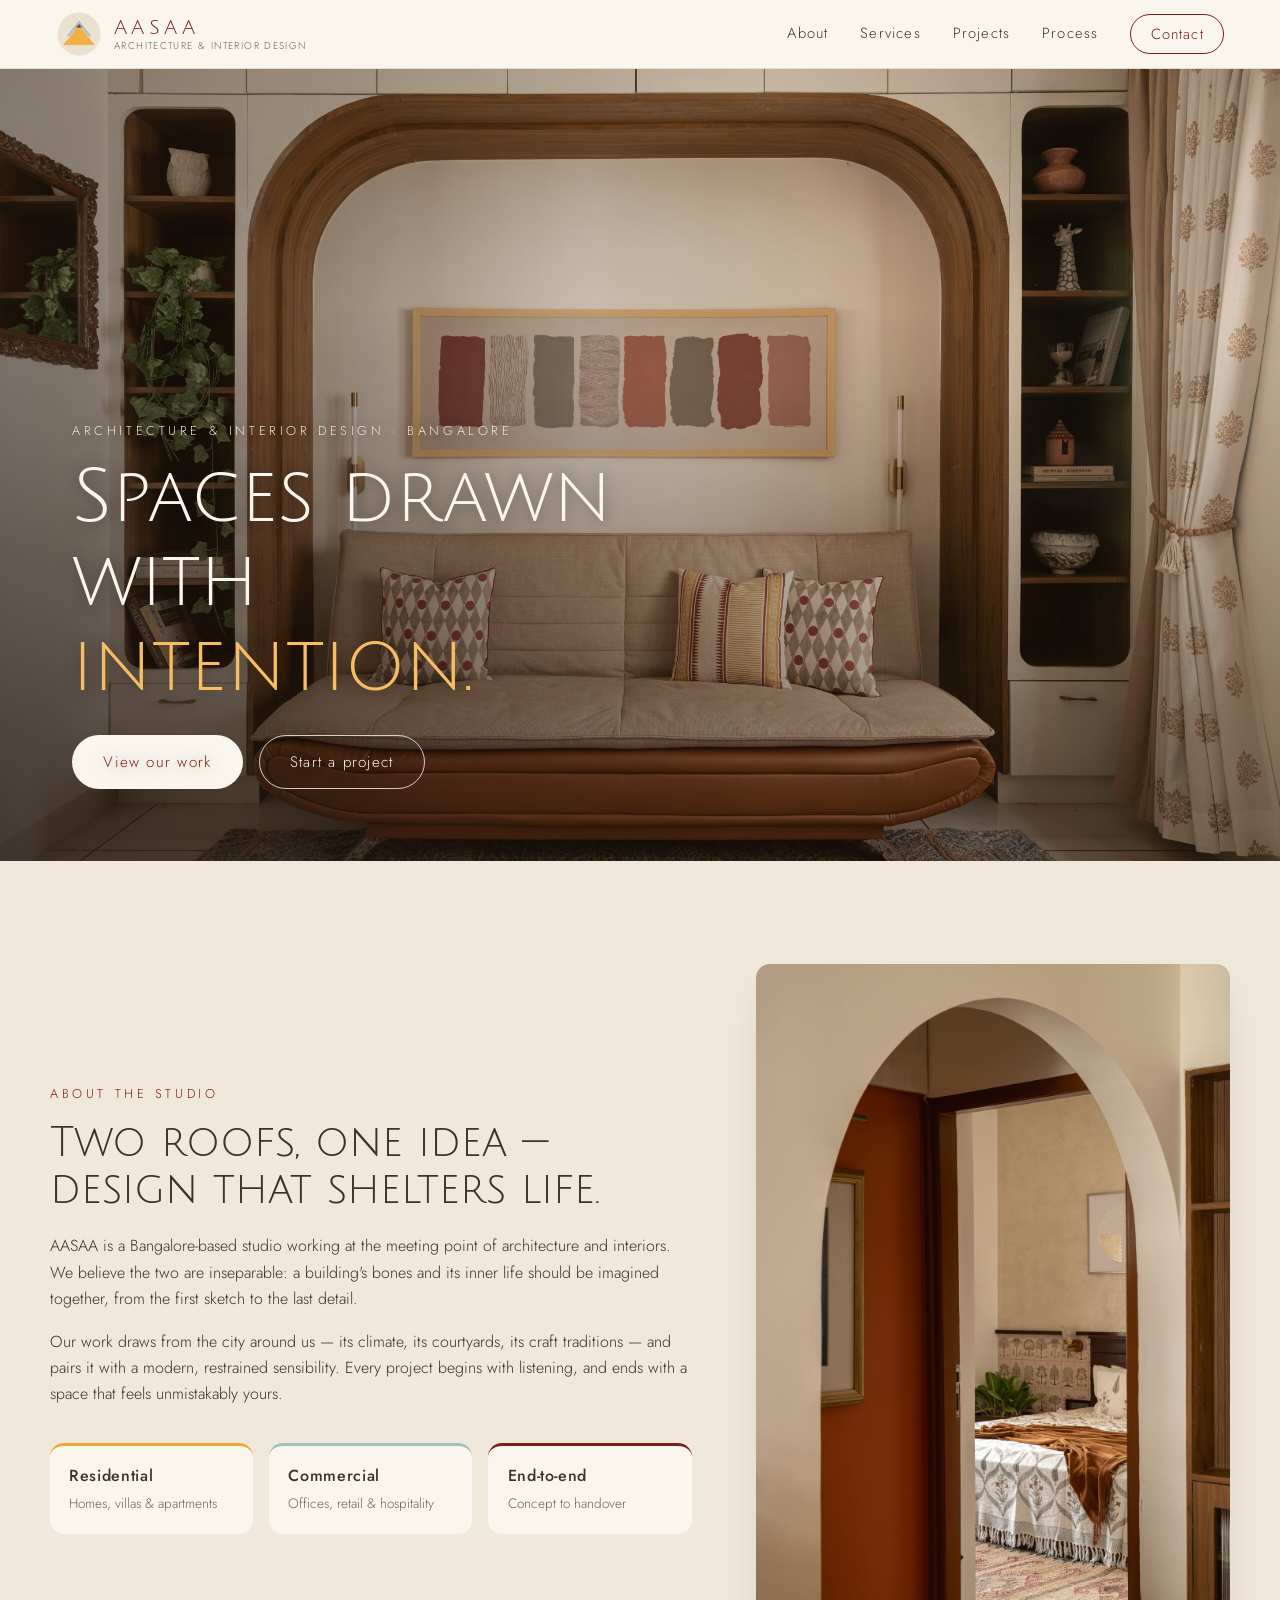
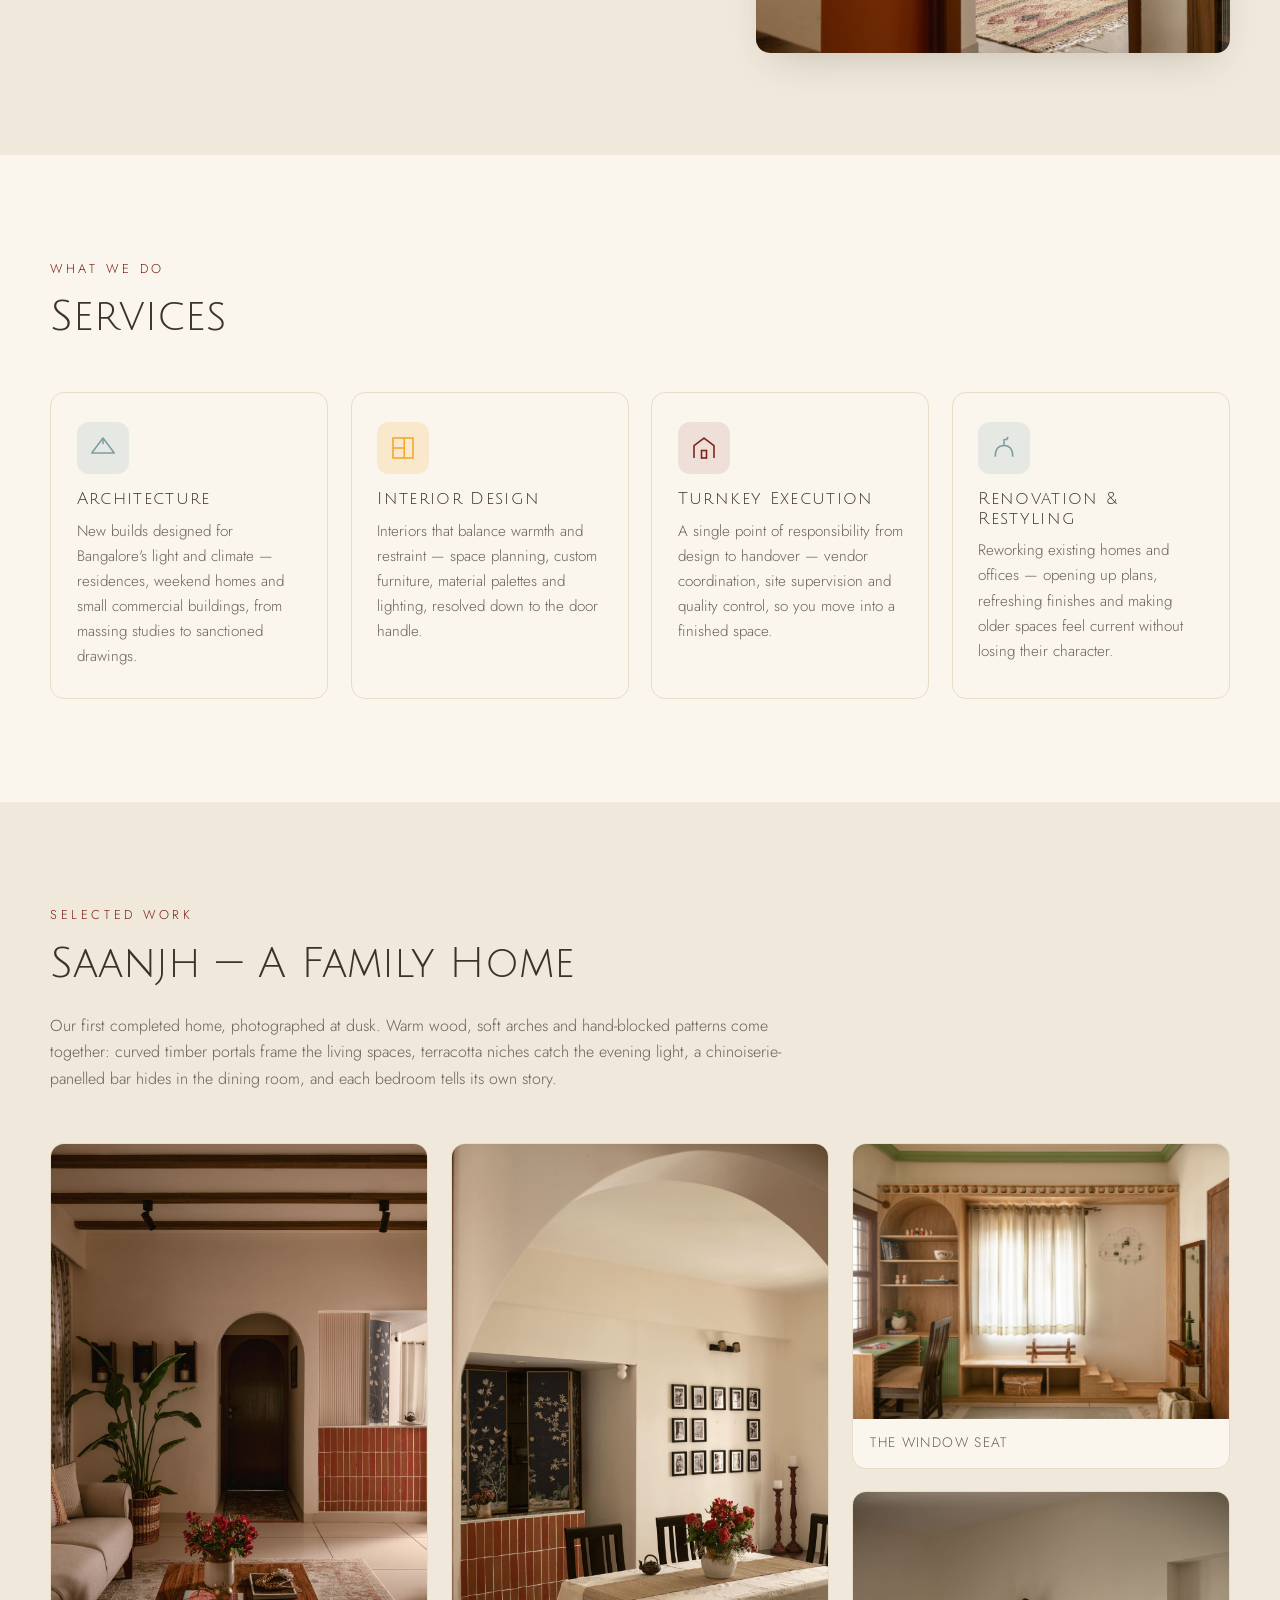
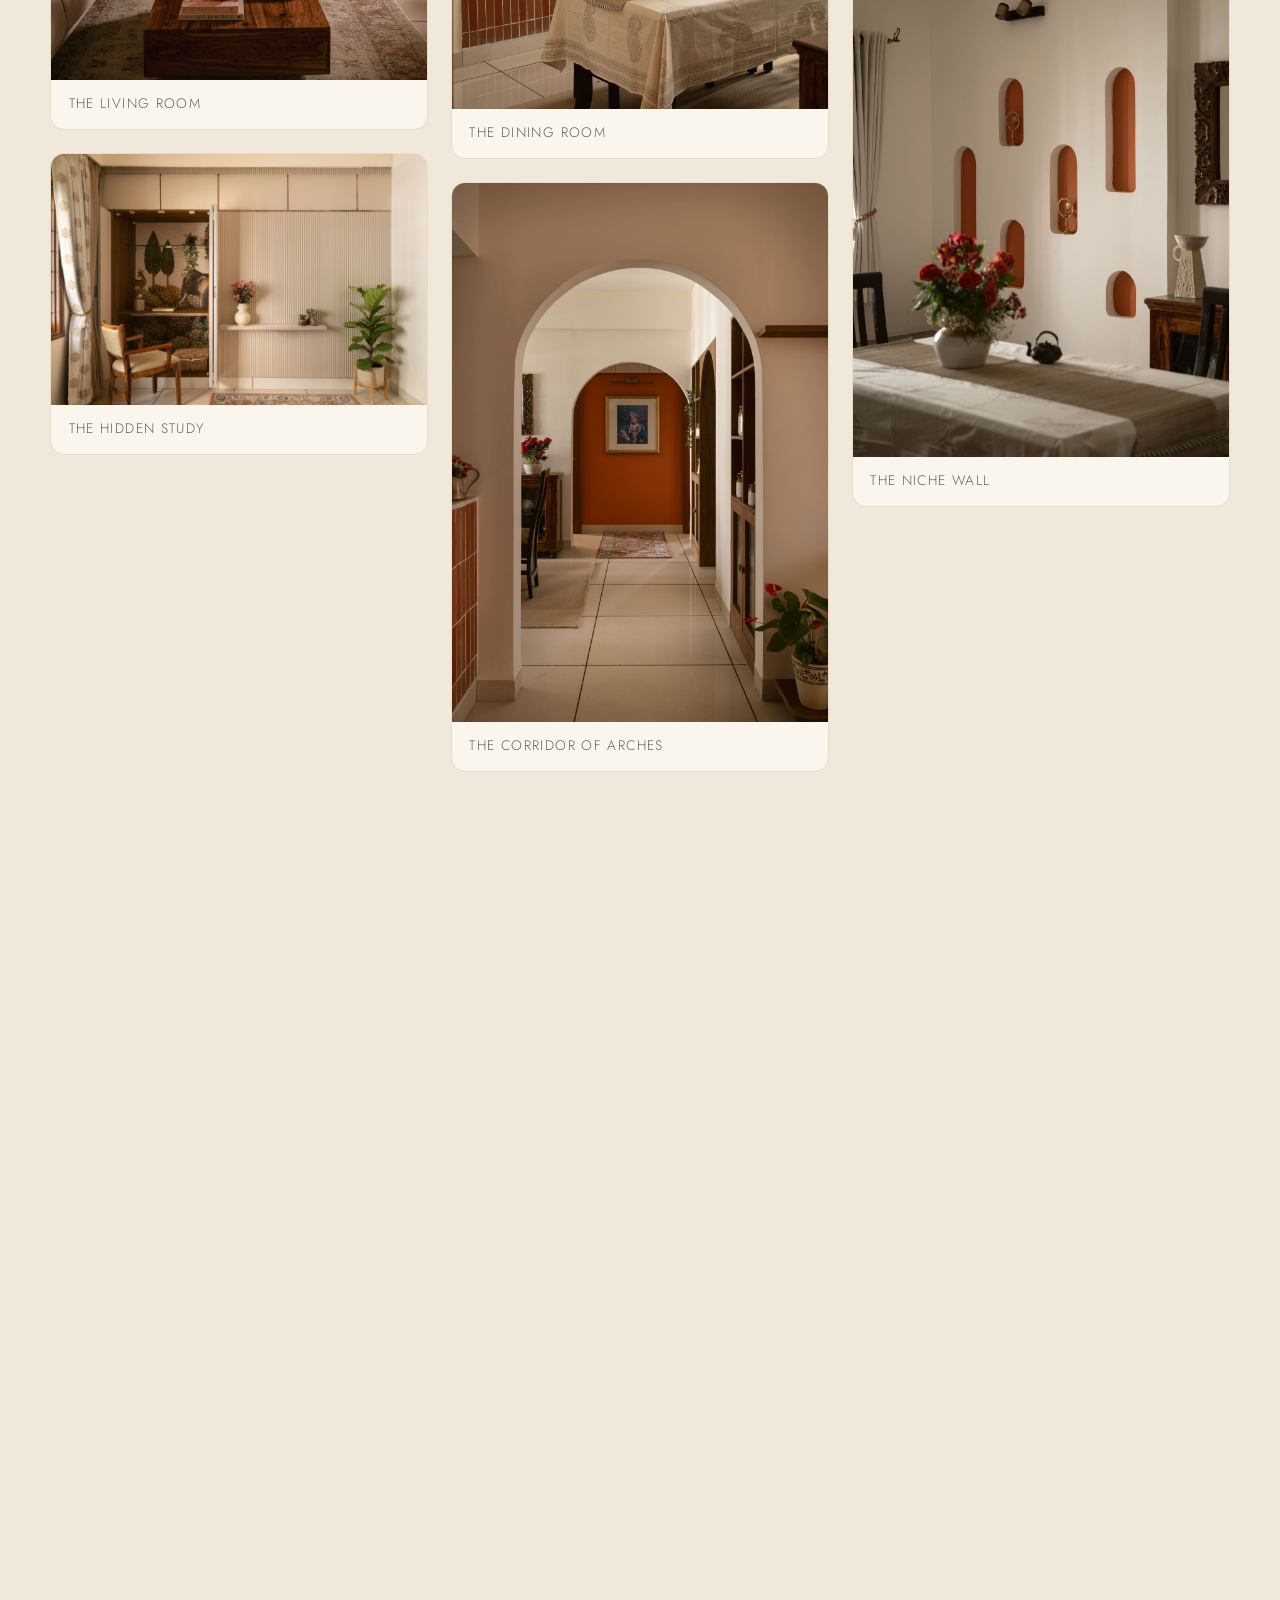
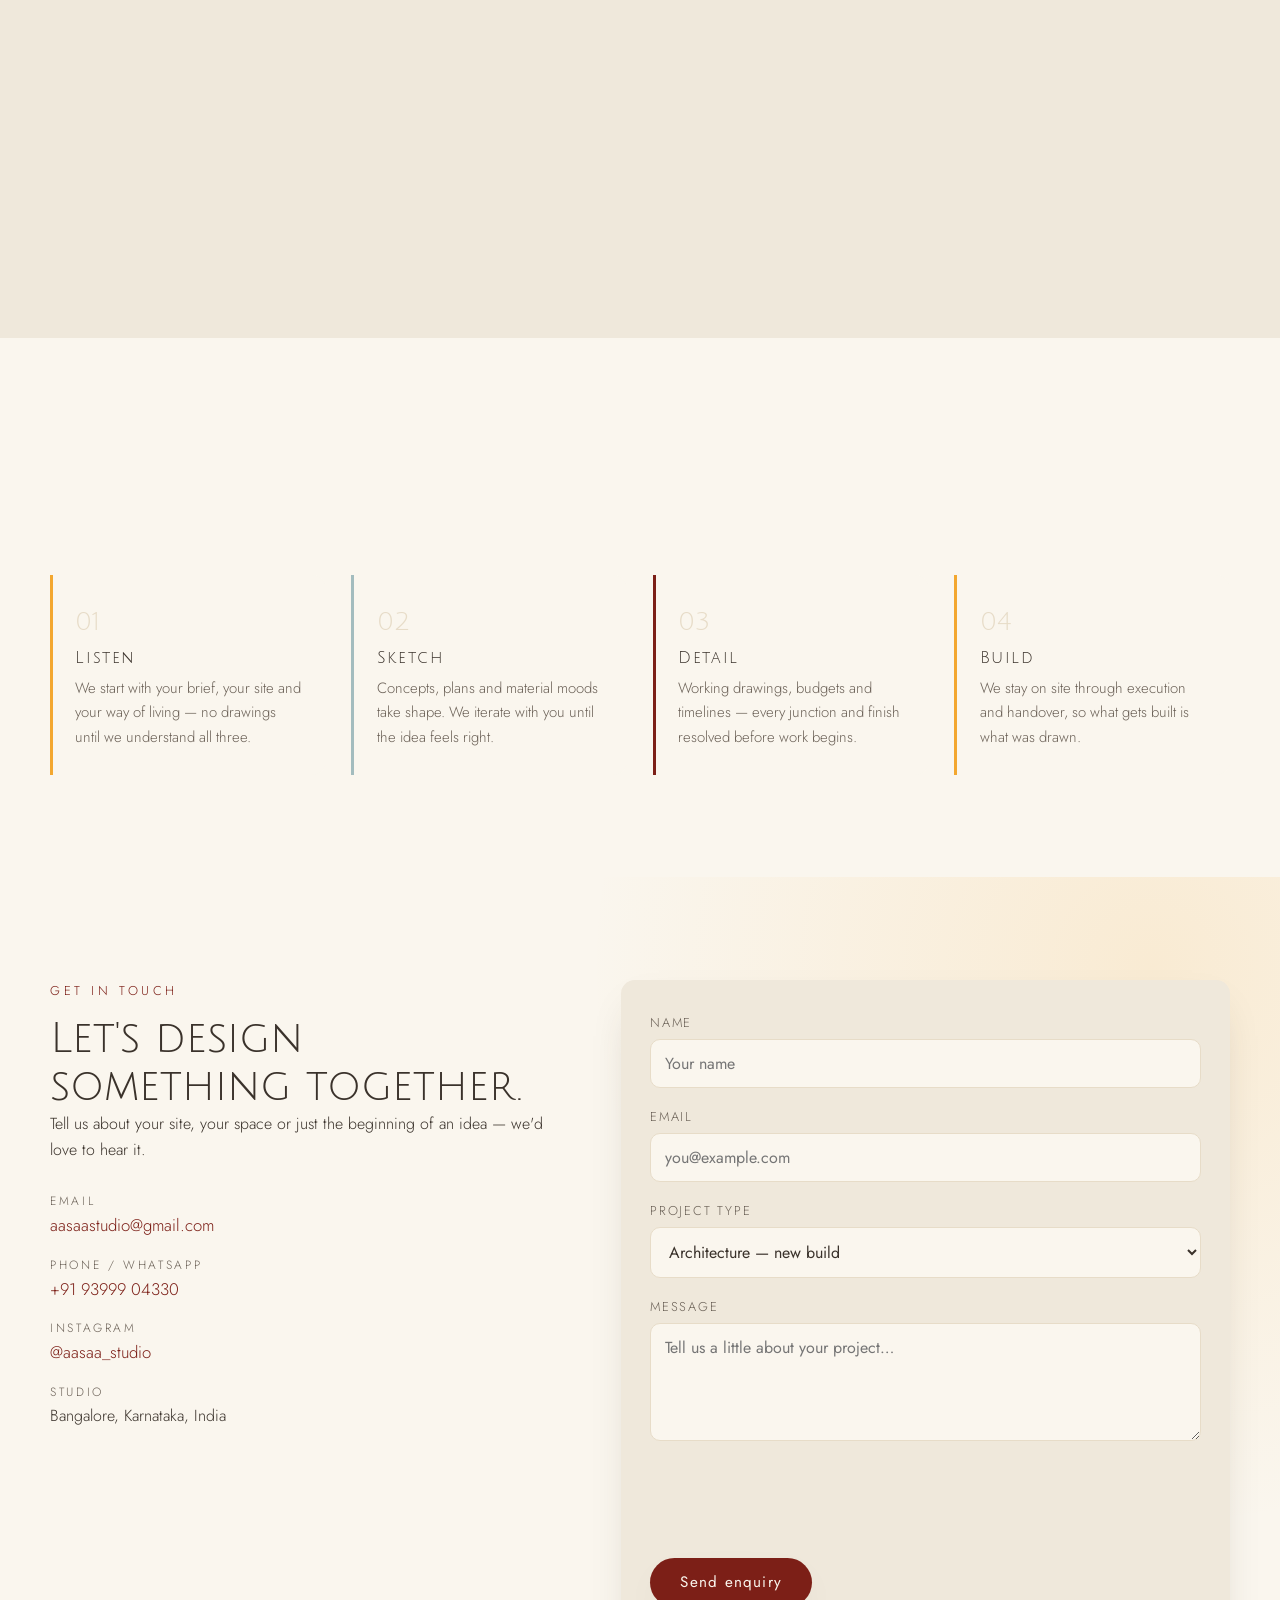
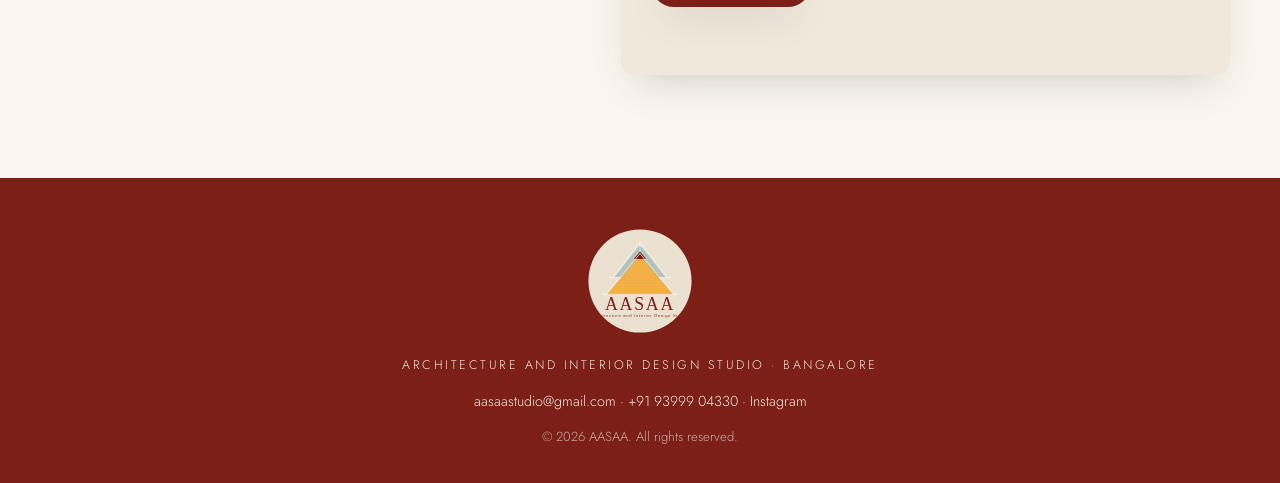
==== index.html @ d96797ff "Add Web3Forms access key to enquiry form Wire the studio's Web3Forms access key into the contact for" ====
<!DOCTYPE html>
<html lang="en">
<head>
  <meta charset="UTF-8">
  <meta name="viewport" content="width=device-width, initial-scale=1.0">
  <title>AASAA — Architecture and Interior Design Studio, Bangalore</title>
  <meta name="description" content="AASAA is a Bangalore-based architecture and interior design studio crafting warm, story-rich homes and spaces. See Saanjh, our first completed home.">
  <link rel="canonical" href="https://aasaastudio.com/">
  <meta property="og:type" content="website">
  <meta property="og:url" content="https://aasaastudio.com/">
  <meta property="og:title" content="AASAA — Architecture and Interior Design Studio, Bangalore">
  <meta property="og:description" content="Warm, story-rich homes and spaces, designed end to end. See Saanjh, our first completed home.">
  <meta property="og:image" content="https://aasaastudio.com/assets/images/og-image.jpg">
  <meta name="twitter:card" content="summary_large_image">
  <link rel="icon" type="image/svg+xml" href="assets/mark.svg">
  <link rel="apple-touch-icon" href="assets/apple-touch-icon.png">
  <link rel="preconnect" href="https://fonts.googleapis.com">
  <link rel="preconnect" href="https://fonts.gstatic.com" crossorigin>
  <link href="https://fonts.googleapis.com/css2?family=Julius+Sans+One&family=Jost:ital,wght@0,300;0,400;0,500;1,300&display=swap" rel="stylesheet">
  <link rel="stylesheet" href="css/style.css">
</head>
<body>

  <!-- ======= Header ======= -->
  <header class="site-header" id="top">
    <a class="brand" href="#top">
      <img src="assets/mark.svg" alt="AASAA logo mark" class="brand-mark">
      <span class="brand-text">
        <span class="brand-name">AASAA</span>
        <span class="brand-tag">Architecture &amp; Interior Design</span>
      </span>
    </a>
    <nav class="site-nav" id="siteNav" aria-label="Main navigation">
      <a href="#about">About</a>
      <a href="#services">Services</a>
      <a href="#projects">Projects</a>
      <a href="#process">Process</a>
      <a href="#contact" class="nav-cta">Contact</a>
    </nav>
    <button class="nav-toggle" id="navToggle" aria-label="Toggle menu" aria-expanded="false">
      <span></span><span></span><span></span>
    </button>
  </header>

  <!-- ======= Hero ======= -->
  <section class="hero-photo">
    <img class="hero-img" src="assets/images/saanjh/hero-living-arch.jpg"
         alt="Living room framed by a curved wooden arch, with a beige sofa and abstract art" fetchpriority="high">
    <div class="hero-veil" aria-hidden="true"></div>
    <div class="hero-content reveal">
      <p class="eyebrow light">Architecture &amp; Interior Design · Bangalore</p>
      <h1>Spaces drawn with<br><em>intention.</em></h1>
      <div class="hero-actions">
        <a class="btn btn-light" href="#projects">View our work</a>
        <a class="btn btn-outline-light" href="#contact">Start a project</a>
      </div>
    </div>
  </section>

  <!-- ======= About ======= -->
  <section class="section about" id="about">
    <div class="section-inner about-grid">
      <div class="reveal">
        <p class="eyebrow">About the studio</p>
        <h2>Two roofs, one idea — design that shelters life.</h2>
        <p>
          AASAA is a Bangalore-based studio working at the meeting point of
          architecture and interiors. We believe the two are inseparable: a
          building's bones and its inner life should be imagined together,
          from the first sketch to the last detail.
        </p>
        <p>
          Our work draws from the city around us — its climate, its courtyards,
          its craft traditions — and pairs it with a modern, restrained
          sensibility. Every project begins with listening, and ends with a
          space that feels unmistakably yours.
        </p>
        <ul class="about-stats">
          <li><strong>Residential</strong><span>Homes, villas &amp; apartments</span></li>
          <li><strong>Commercial</strong><span>Offices, retail &amp; hospitality</span></li>
          <li><strong>End-to-end</strong><span>Concept to handover</span></li>
        </ul>
      </div>
      <figure class="about-photo reveal">
        <img src="assets/images/saanjh/arch-to-bedroom.jpg" loading="lazy"
             alt="Arched doorway opening into a bedroom with a terracotta wall">
      </figure>
    </div>
  </section>

  <!-- ======= Services ======= -->
  <section class="section services" id="services">
    <div class="section-inner">
      <div class="section-head reveal">
        <p class="eyebrow">What we do</p>
        <h2>Services</h2>
      </div>
      <div class="card-grid">
        <article class="card reveal">
          <div class="card-icon icon-blue" aria-hidden="true">
            <svg viewBox="0 0 48 48"><path d="M24 8 L42 32 H6 Z" fill="none" stroke="currentColor" stroke-width="2.5" stroke-linejoin="round"/><line x1="24" y1="8" x2="24" y2="18" stroke="currentColor" stroke-width="2.5"/></svg>
          </div>
          <h3>Architecture</h3>
          <p>New builds designed for Bangalore's light and climate — residences, weekend homes and small commercial buildings, from massing studies to sanctioned drawings.</p>
        </article>
        <article class="card reveal">
          <div class="card-icon icon-yellow" aria-hidden="true">
            <svg viewBox="0 0 48 48"><rect x="8" y="8" width="32" height="32" fill="none" stroke="currentColor" stroke-width="2.5"/><line x1="8" y1="24" x2="26" y2="24" stroke="currentColor" stroke-width="2.5"/><line x1="26" y1="8" x2="26" y2="40" stroke="currentColor" stroke-width="2.5"/></svg>
          </div>
          <h3>Interior Design</h3>
          <p>Interiors that balance warmth and restraint — space planning, custom furniture, material palettes and lighting, resolved down to the door handle.</p>
        </article>
        <article class="card reveal">
          <div class="card-icon icon-maroon" aria-hidden="true">
            <svg viewBox="0 0 48 48"><path d="M8 40 V20 L24 8 L40 20 V40" fill="none" stroke="currentColor" stroke-width="2.5" stroke-linejoin="round"/><rect x="20" y="28" width="8" height="12" fill="none" stroke="currentColor" stroke-width="2.5"/></svg>
          </div>
          <h3>Turnkey Execution</h3>
          <p>A single point of responsibility from design to handover — vendor coordination, site supervision and quality control, so you move into a finished space.</p>
        </article>
        <article class="card reveal">
          <div class="card-icon icon-blue" aria-hidden="true">
            <svg viewBox="0 0 48 48"><path d="M10 38 Q10 20 24 20 Q38 20 38 38" fill="none" stroke="currentColor" stroke-width="2.5"/><line x1="24" y1="20" x2="24" y2="10" stroke="currentColor" stroke-width="2.5"/><path d="M24 10 Q30 12 30 6" fill="none" stroke="currentColor" stroke-width="2.5"/></svg>
          </div>
          <h3>Renovation &amp; Restyling</h3>
          <p>Reworking existing homes and offices — opening up plans, refreshing finishes and making older spaces feel current without losing their character.</p>
        </article>
      </div>
    </div>
  </section>

  <!-- ======= Projects ======= -->
  <section class="section projects" id="projects">
    <div class="section-inner">
      <div class="section-head reveal">
        <p class="eyebrow">Selected work</p>
        <h2>Saanjh — A Family Home</h2>
        <p class="section-note">
          Our first completed home, photographed at dusk. Warm wood, soft
          arches and hand-blocked patterns come together: curved timber portals
          frame the living spaces, terracotta niches catch the evening light,
          a chinoiserie-panelled bar hides in the dining room, and each bedroom
          tells its own story.
        </p>
      </div>
      <div class="masonry">
        <figure class="reveal"><img src="assets/images/saanjh/living-room.jpg" loading="lazy" alt="Living room with arched doorway, exposed beams and linen sofa"><figcaption>The living room</figcaption></figure>
        <figure class="reveal"><img src="assets/images/saanjh/study-reveal.jpg" loading="lazy" alt="Fluted wall panels folding open to reveal a mural-lined study nook"><figcaption>The hidden study</figcaption></figure>
        <figure class="reveal"><img src="assets/images/saanjh/evening-media-wall.jpg" loading="lazy" alt="Media wall at dusk with fluted-oval console and burnt-orange niche"><figcaption>The evening room</figcaption></figure>
        <figure class="reveal"><img src="assets/images/saanjh/chinoiserie-bar.jpg" loading="lazy" alt="Bar unit with dark chinoiserie folding doors above terracotta tiles"><figcaption>The chinoiserie bar</figcaption></figure>
        <figure class="reveal"><img src="assets/images/saanjh/dining-room.jpg" loading="lazy" alt="Dining room with arch, gallery wall and linen-dressed table"><figcaption>The dining room</figcaption></figure>
        <figure class="reveal"><img src="assets/images/saanjh/corridor-arches.jpg" loading="lazy" alt="Corridor of arches leading to a terracotta wall"><figcaption>The corridor of arches</figcaption></figure>
        <figure class="reveal"><img src="assets/images/saanjh/jungle-mural.jpg" loading="lazy" alt="Jungle mural with giraffes above a sage green arched daybed"><figcaption>The jungle room</figcaption></figure>
        <figure class="reveal"><img src="assets/images/saanjh/kids-daybed.jpg" loading="lazy" alt="Kids' daybed with moon cushion under the jungle mural"><figcaption>The little one's corner</figcaption></figure>
        <figure class="reveal"><img src="assets/images/saanjh/kids-window-seat.jpg" loading="lazy" alt="Study with arched bookshelf, window seat and beaded timber cornice"><figcaption>The window seat</figcaption></figure>
        <figure class="reveal"><img src="assets/images/saanjh/dining-niches.jpg" loading="lazy" alt="Arched terracotta niches holding brass artefacts beside the dining table"><figcaption>The niche wall</figcaption></figure>
        <figure class="reveal"><img src="assets/images/saanjh/master-bedroom.jpg" loading="lazy" alt="Master bedroom with lime-plaster wall, dark wood headboard and block-printed linen"><figcaption>The master suite</figcaption></figure>
        <figure class="reveal"><img src="assets/images/saanjh/powder-room.jpg" loading="lazy" alt="Powder room with hand-carved wooden basin on black stone"><figcaption>The powder room</figcaption></figure>
      </div>
      <p class="section-note reveal">More projects on the drawing board — follow along on
        <a href="https://www.instagram.com/aasaa_studio" target="_blank" rel="noopener">Instagram</a>.</p>
    </div>
  </section>

  <!-- ======= Process ======= -->
  <section class="section process" id="process">
    <div class="section-inner">
      <div class="section-head reveal">
        <p class="eyebrow">How we work</p>
        <h2>Process</h2>
      </div>
      <ol class="steps">
        <li class="reveal"><span class="step-num">01</span><h3>Listen</h3><p>We start with your brief, your site and your way of living — no drawings until we understand all three.</p></li>
        <li class="reveal"><span class="step-num">02</span><h3>Sketch</h3><p>Concepts, plans and material moods take shape. We iterate with you until the idea feels right.</p></li>
        <li class="reveal"><span class="step-num">03</span><h3>Detail</h3><p>Working drawings, budgets and timelines — every junction and finish resolved before work begins.</p></li>
        <li class="reveal"><span class="step-num">04</span><h3>Build</h3><p>We stay on site through execution and handover, so what gets built is what was drawn.</p></li>
      </ol>
    </div>
  </section>

  <!-- ======= Contact ======= -->
  <section class="section contact" id="contact">
    <div class="section-inner split">
      <div class="reveal">
        <p class="eyebrow">Get in touch</p>
        <h2>Let's design something together.</h2>
        <p>Tell us about your site, your space or just the beginning of an idea — we'd love to hear it.</p>
        <ul class="contact-list">
          <li><span>Email</span><a href="mailto:aasaastudio@gmail.com">aasaastudio@gmail.com</a></li>
          <li><span>Phone / WhatsApp</span><a href="tel:+919399904330">+91 93999 04330</a></li>
          <li><span>Instagram</span><a href="https://www.instagram.com/aasaa_studio" target="_blank" rel="noopener">@aasaa_studio</a></li>
          <li><span>Studio</span><p>Bangalore, Karnataka, India</p></li>
        </ul>
      </div>
      <form class="contact-form reveal" id="enquiryForm">
        <input type="hidden" name="access_key" value="60833ff2-78d0-4b03-b3b5-480c129f4ae7">
        <input type="hidden" name="subject" value="New enquiry from aasaastudio.com">
        <input type="hidden" name="from_name" value="AASAA Website">
        <label>Name<input type="text" name="name" placeholder="Your name" required></label>
        <label>Email<input type="email" name="email" placeholder="you@example.com" required></label>
        <label>Project type
          <select name="project">
            <option>Architecture — new build</option>
            <option>Interior design</option>
            <option>Turnkey (design + execution)</option>
            <option>Renovation</option>
            <option>Something else</option>
          </select>
        </label>
        <label>Message<textarea name="message" rows="4" placeholder="Tell us a little about your project…"></textarea></label>
        <div class="h-captcha" data-sitekey="50b2fe65-b00b-4b9e-ad62-3ba471098be2"></div>
        <button type="submit" class="btn btn-primary">Send enquiry</button>
        <p class="form-status" id="formStatus" role="status" aria-live="polite"></p>
      </form>
    </div>
  </section>

  <!-- ======= Footer ======= -->
  <footer class="site-footer">
    <img src="assets/logo.svg" alt="AASAA logo" class="footer-logo">
    <p class="footer-line">Architecture and Interior Design Studio · Bangalore</p>
    <p class="footer-links">
      <a href="mailto:aasaastudio@gmail.com">aasaastudio@gmail.com</a> ·
      <a href="tel:+919399904330">+91 93999 04330</a> ·
      <a href="https://www.instagram.com/aasaa_studio" target="_blank" rel="noopener">Instagram</a>
    </p>
    <p class="footer-copy">© <span id="year"></span> AASAA. All rights reserved.</p>
  </footer>

  <script src="https://js.hcaptcha.com/1/api.js" async defer></script>
  <script src="js/main.js"></script>
</body>
</html>
---- css/style.css ----
/* ================= AASAA — palette drawn from the logo ================= */
:root {
  --cream: #efe8db;
  --cream-deep: #e7dcc8;
  --paper: #faf6ee;
  --blue: #a3bcbe;
  --blue-deep: #7f9da0;
  --yellow: #f3a72f;
  --yellow-soft: #f6bd63;
  --maroon: #7c1f17;
  --maroon-soft: #8a2a20;
  --ink: #3a322b;
  --ink-soft: #6b6157;

  --font-display: 'Julius Sans One', 'Trebuchet MS', sans-serif;
  --font-body: 'Jost', 'Segoe UI', sans-serif;

  --radius: 14px;
  --shadow: 0 18px 40px -18px rgba(58, 50, 43, 0.25);
}

* { margin: 0; padding: 0; box-sizing: border-box; }

html { scroll-behavior: smooth; }

body {
  font-family: var(--font-body);
  font-weight: 300;
  color: var(--ink);
  background: var(--paper);
  line-height: 1.65;
}

img { max-width: 100%; display: block; }

h1, h2, h3 { font-family: var(--font-display); font-weight: 400; line-height: 1.15; }

h2 { font-size: clamp(1.7rem, 3.4vw, 2.6rem); color: var(--ink); }

a { color: inherit; }

.eyebrow {
  font-size: 0.8rem;
  letter-spacing: 0.28em;
  text-transform: uppercase;
  color: var(--maroon);
  margin-bottom: 0.9rem;
}

/* ================= Header ================= */
.site-header {
  position: sticky;
  top: 0;
  z-index: 50;
  display: flex;
  align-items: center;
  justify-content: space-between;
  padding: 0.7rem clamp(1.2rem, 5vw, 3.5rem);
  background: rgba(250, 246, 238, 0.92);
  backdrop-filter: blur(8px);
  border-bottom: 1px solid var(--cream-deep);
}

.brand { display: flex; align-items: center; gap: 0.75rem; text-decoration: none; }
.brand-mark { width: 46px; height: 46px; }
.brand-text { display: flex; flex-direction: column; line-height: 1.2; }
.brand-name {
  font-family: var(--font-display);
  font-size: 1.25rem;
  letter-spacing: 0.22em;
  color: var(--maroon);
}
.brand-tag {
  font-size: 0.62rem;
  letter-spacing: 0.14em;
  text-transform: uppercase;
  color: var(--ink-soft);
}

.site-nav { display: flex; align-items: center; gap: clamp(1rem, 2.5vw, 2.2rem); }
.site-nav a {
  text-decoration: none;
  font-size: 0.92rem;
  letter-spacing: 0.08em;
  color: var(--ink);
  padding: 0.3rem 0;
  border-bottom: 2px solid transparent;
  transition: color 0.2s, border-color 0.2s;
}
.site-nav a:hover { color: var(--maroon); border-color: var(--yellow); }
.nav-cta {
  border: 1px solid var(--maroon) !important;
  border-radius: 999px;
  padding: 0.42rem 1.2rem !important;
  color: var(--maroon) !important;
}
.nav-cta:hover { background: var(--maroon); color: var(--paper) !important; }

.nav-toggle {
  display: none;
  flex-direction: column;
  gap: 5px;
  background: none;
  border: 0;
  cursor: pointer;
  padding: 0.4rem;
}
.nav-toggle span { width: 24px; height: 2px; background: var(--maroon); transition: transform 0.25s, opacity 0.25s; }

/* ================= Hero (full-bleed photo) ================= */
.hero-photo { position: relative; min-height: 88vh; display: grid; place-items: end start; overflow: hidden; }
.hero-img { position: absolute; inset: 0; width: 100%; height: 100%; object-fit: cover; }
.hero-veil {
  position: absolute; inset: 0;
  background:
    linear-gradient(60deg, rgba(28,18,12,0.72) 0%, rgba(28,18,12,0.30) 42%, rgba(28,18,12,0.08) 70%),
    linear-gradient(180deg, rgba(28,18,12,0.10) 0%, transparent 30%, rgba(28,18,12,0.35) 100%);
}
.hero-content { position: relative; padding: clamp(2rem, 6vw, 4.5rem); max-width: 46rem; text-shadow: 0 1px 16px rgba(20,12,8,0.45); }
.hero-content h1 { font-size: clamp(2.4rem, 6vw, 4.6rem); color: #faf6ee; margin: 0.6rem 0 1.6rem; text-wrap: balance; }
.hero-content h1 em { font-style: normal; color: var(--yellow-soft); }
.eyebrow.light { color: #f0e6d4; }
.hero-actions { display: flex; gap: 1rem; flex-wrap: wrap; }

.btn {
  display: inline-block; padding: 0.85rem 1.9rem; border-radius: 999px; text-decoration: none;
  font-size: 0.95rem; letter-spacing: 0.08em; border: 1px solid transparent; cursor: pointer;
  transition: transform 0.2s, box-shadow 0.2s, background 0.2s, color 0.2s;
}
.btn:hover { transform: translateY(-2px); }
.btn-primary { background: var(--maroon); color: var(--paper); box-shadow: var(--shadow); }
.btn-primary:hover { background: var(--maroon-soft); }
.btn-light { background: var(--paper); color: var(--maroon); }
.btn-light:hover { background: var(--cream); }
.btn-outline-light { border-color: rgba(250,246,238,0.8); color: #faf6ee; }
.btn-outline-light:hover { background: rgba(250,246,238,0.15); }

/* ================= Sections ================= */
.section { padding: clamp(3.5rem, 8vw, 6.5rem) clamp(1.2rem, 5vw, 3rem); }
.section-inner { max-width: 1180px; margin: 0 auto; }
.section-head { margin-bottom: clamp(2rem, 4vw, 3.2rem); }
.section-note { color: var(--ink-soft); margin-top: 0.8rem; }

.split {
  display: grid;
  grid-template-columns: 1fr 1.2fr;
  gap: clamp(2rem, 5vw, 4.5rem);
  align-items: start;
}

/* ================= About ================= */
.about { background: var(--cream); }
.about-grid { display: grid; grid-template-columns: 1.15fr 0.85fr; gap: clamp(2rem, 5vw, 4rem); align-items: center; }
.about-grid h2 { margin-bottom: 1.2rem; }
.about-photo { margin: 0; border-radius: var(--radius); overflow: hidden; box-shadow: var(--shadow); }
.about-photo img { width: 100%; height: 100%; object-fit: cover; }
.about p + p { margin-top: 1rem; }

.about-stats {
  list-style: none;
  margin-top: 2.2rem;
  display: grid;
  grid-template-columns: repeat(3, 1fr);
  gap: 1rem;
}
.about-stats li {
  background: var(--paper);
  border-radius: var(--radius);
  padding: 1.1rem 1.2rem;
  border-top: 3px solid var(--yellow);
}
.about-stats li:nth-child(2) { border-top-color: var(--blue); }
.about-stats li:nth-child(3) { border-top-color: var(--maroon); }
.about-stats strong { display: block; font-weight: 500; letter-spacing: 0.04em; }
.about-stats span { font-size: 0.85rem; color: var(--ink-soft); }

/* ================= Services ================= */
.card-grid {
  display: grid;
  grid-template-columns: repeat(auto-fit, minmax(240px, 1fr));
  gap: 1.4rem;
}
.card {
  background: var(--paper);
  border: 1px solid var(--cream-deep);
  border-radius: var(--radius);
  padding: 1.8rem 1.6rem;
  transition: transform 0.25s, box-shadow 0.25s;
}
.card:hover { transform: translateY(-6px); box-shadow: var(--shadow); }
.card h3 { font-size: 1.05rem; letter-spacing: 0.08em; margin: 1rem 0 0.6rem; }
.card p { font-size: 0.95rem; color: var(--ink-soft); }
.card-icon { width: 52px; height: 52px; border-radius: 12px; display: grid; place-items: center; }
.card-icon svg { width: 30px; height: 30px; }
.icon-blue { background: rgba(163, 188, 190, 0.25); color: var(--blue-deep); }
.icon-yellow { background: rgba(243, 167, 47, 0.18); color: var(--yellow); }
.icon-maroon { background: rgba(124, 31, 23, 0.1); color: var(--maroon); }

/* ================= Projects ================= */
.projects { background: var(--cream); }
.project-grid {
  display: grid;
  grid-template-columns: repeat(auto-fit, minmax(250px, 1fr));
  gap: 1.6rem;
}
.project { border-radius: var(--radius); overflow: hidden; background: var(--paper); border: 1px solid var(--cream-deep); transition: transform 0.25s, box-shadow 0.25s; }
.project:hover { transform: translateY(-6px); box-shadow: var(--shadow); }

.masonry { columns: 3 300px; column-gap: 1.4rem; }
.masonry figure {
  margin: 0 0 1.4rem; break-inside: avoid; border-radius: var(--radius);
  overflow: hidden; background: var(--paper); border: 1px solid var(--cream-deep);
}
.masonry img { width: 100%; display: block; transition: transform 0.5s ease; }
.masonry figure:hover img { transform: scale(1.03); }
.masonry figcaption {
  padding: 0.75rem 1.1rem 0.9rem; font-size: 0.86rem; letter-spacing: 0.1em;
  text-transform: uppercase; color: var(--ink-soft);
}
.projects .section-note { max-width: 46rem; }
.projects .section-note:last-child { margin-top: 1.6rem; }
.projects .section-note a { color: var(--maroon); }

/* ================= Process ================= */
.steps {
  list-style: none;
  display: grid;
  grid-template-columns: repeat(auto-fit, minmax(220px, 1fr));
  gap: 1.6rem;
  counter-reset: step;
}
.steps li {
  padding: 1.6rem 1.4rem;
  border-left: 3px solid var(--yellow);
  background: var(--paper);
  border-radius: 0 var(--radius) var(--radius) 0;
}
.steps li:nth-child(2) { border-left-color: var(--blue); }
.steps li:nth-child(3) { border-left-color: var(--maroon); }
.steps li:nth-child(4) { border-left-color: var(--yellow); }
.step-num { font-family: var(--font-display); font-size: 1.6rem; color: var(--cream-deep); display: block; margin-bottom: 0.4rem; }
.steps h3 { font-size: 1rem; letter-spacing: 0.1em; margin-bottom: 0.5rem; }
.steps p { font-size: 0.93rem; color: var(--ink-soft); }

/* ================= Contact ================= */
.contact {
  background:
    radial-gradient(circle at 90% 10%, rgba(243, 167, 47, 0.14), transparent 40%),
    var(--paper);
}
.contact-list { list-style: none; margin-top: 1.8rem; display: grid; gap: 1rem; }
.contact-list span {
  display: block;
  font-size: 0.75rem;
  letter-spacing: 0.22em;
  text-transform: uppercase;
  color: var(--ink-soft);
}
.contact-list a { color: var(--maroon); text-decoration: none; font-size: 1.05rem; }
.contact-list a:hover { text-decoration: underline; }

.contact-form {
  background: var(--cream);
  border-radius: var(--radius);
  padding: 2rem 1.8rem;
  display: grid;
  gap: 1.1rem;
  box-shadow: var(--shadow);
}
.contact-form label {
  display: grid;
  gap: 0.4rem;
  font-size: 0.8rem;
  letter-spacing: 0.14em;
  text-transform: uppercase;
  color: var(--ink-soft);
}
.contact-form input,
.contact-form select,
.contact-form textarea {
  font-family: var(--font-body);
  font-size: 1rem;
  padding: 0.75rem 0.9rem;
  border: 1px solid var(--cream-deep);
  border-radius: 10px;
  background: var(--paper);
  color: var(--ink);
}
.contact-form input:focus,
.contact-form select:focus,
.contact-form textarea:focus {
  outline: 2px solid var(--yellow);
  outline-offset: 1px;
  border-color: var(--yellow);
}
.contact-form .btn { justify-self: start; border: 0; font-family: var(--font-body); }
.h-captcha { margin: 0.1rem 0; min-height: 78px; }
.form-status { min-height: 1.3em; font-size: 0.9rem; margin: 0; }
.form-status.ok { color: var(--blue-deep); }
.form-status.err { color: var(--maroon); }

/* ================= Footer ================= */
.site-footer {
  background: var(--maroon);
  color: var(--cream);
  text-align: center;
  padding: 3rem 1.2rem 2.2rem;
}
.footer-logo { width: 110px; margin: 0 auto 1.2rem; }
.footer-line { letter-spacing: 0.2em; text-transform: uppercase; font-size: 0.78rem; }
.footer-links { margin-top: 0.9rem; font-size: 0.9rem; }
.footer-links a { color: var(--cream); text-decoration: none; }
.footer-links a:hover { text-decoration: underline; }
.footer-copy { margin-top: 0.8rem; font-size: 0.82rem; color: rgba(239, 232, 219, 0.7); }

/* ================= Reveal on scroll (only hidden when JS is running) ================= */
html.js .reveal { opacity: 0; transform: translateY(24px); transition: opacity 0.7s ease, transform 0.7s ease; }
html.js .reveal.visible { opacity: 1; transform: none; }

@media (prefers-reduced-motion: reduce) {
  html { scroll-behavior: auto; }
  html.js .reveal { opacity: 1; transform: none; transition: none; }
}

/* ================= Responsive ================= */
@media (max-width: 880px) {
  .hero-photo { min-height: 72vh; }
  .split, .about-grid { grid-template-columns: 1fr; }
  .about-photo { order: -1; max-height: 340px; }
  .about-stats { grid-template-columns: 1fr; }

  .nav-toggle { display: flex; }
  .site-nav {
    position: absolute;
    top: 100%;
    left: 0;
    right: 0;
    flex-direction: column;
    align-items: stretch;
    text-align: center;
    background: var(--paper);
    border-bottom: 1px solid var(--cream-deep);
    padding: 1rem 1.4rem 1.4rem;
    gap: 0.4rem;
    display: none;
  }
  .site-nav.open { display: flex; }
  .site-nav a { padding: 0.7rem 0; border-bottom: 0; }
  .nav-cta { margin-top: 0.5rem; }
  .nav-toggle[aria-expanded="true"] span:nth-child(1) { transform: translateY(7px) rotate(45deg); }
  .nav-toggle[aria-expanded="true"] span:nth-child(2) { opacity: 0; }
  .nav-toggle[aria-expanded="true"] span:nth-child(3) { transform: translateY(-7px) rotate(-45deg); }
}
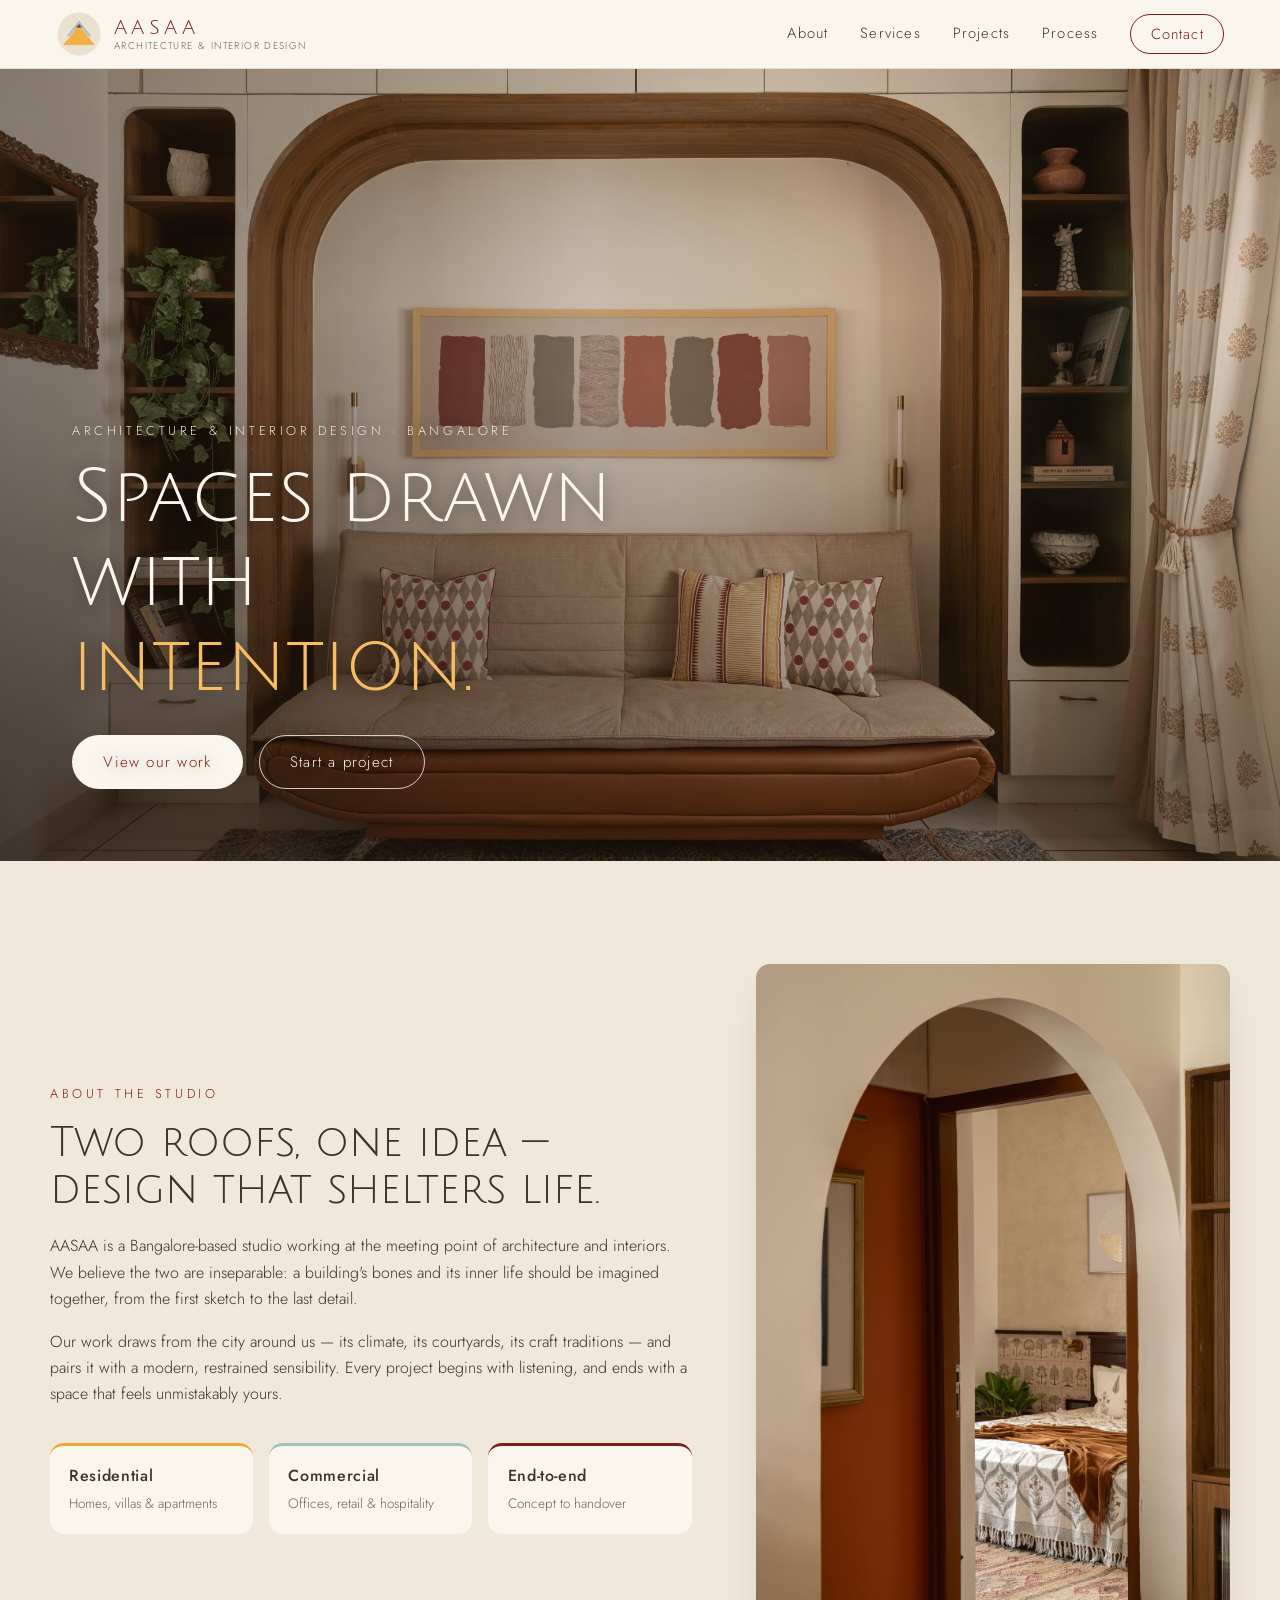
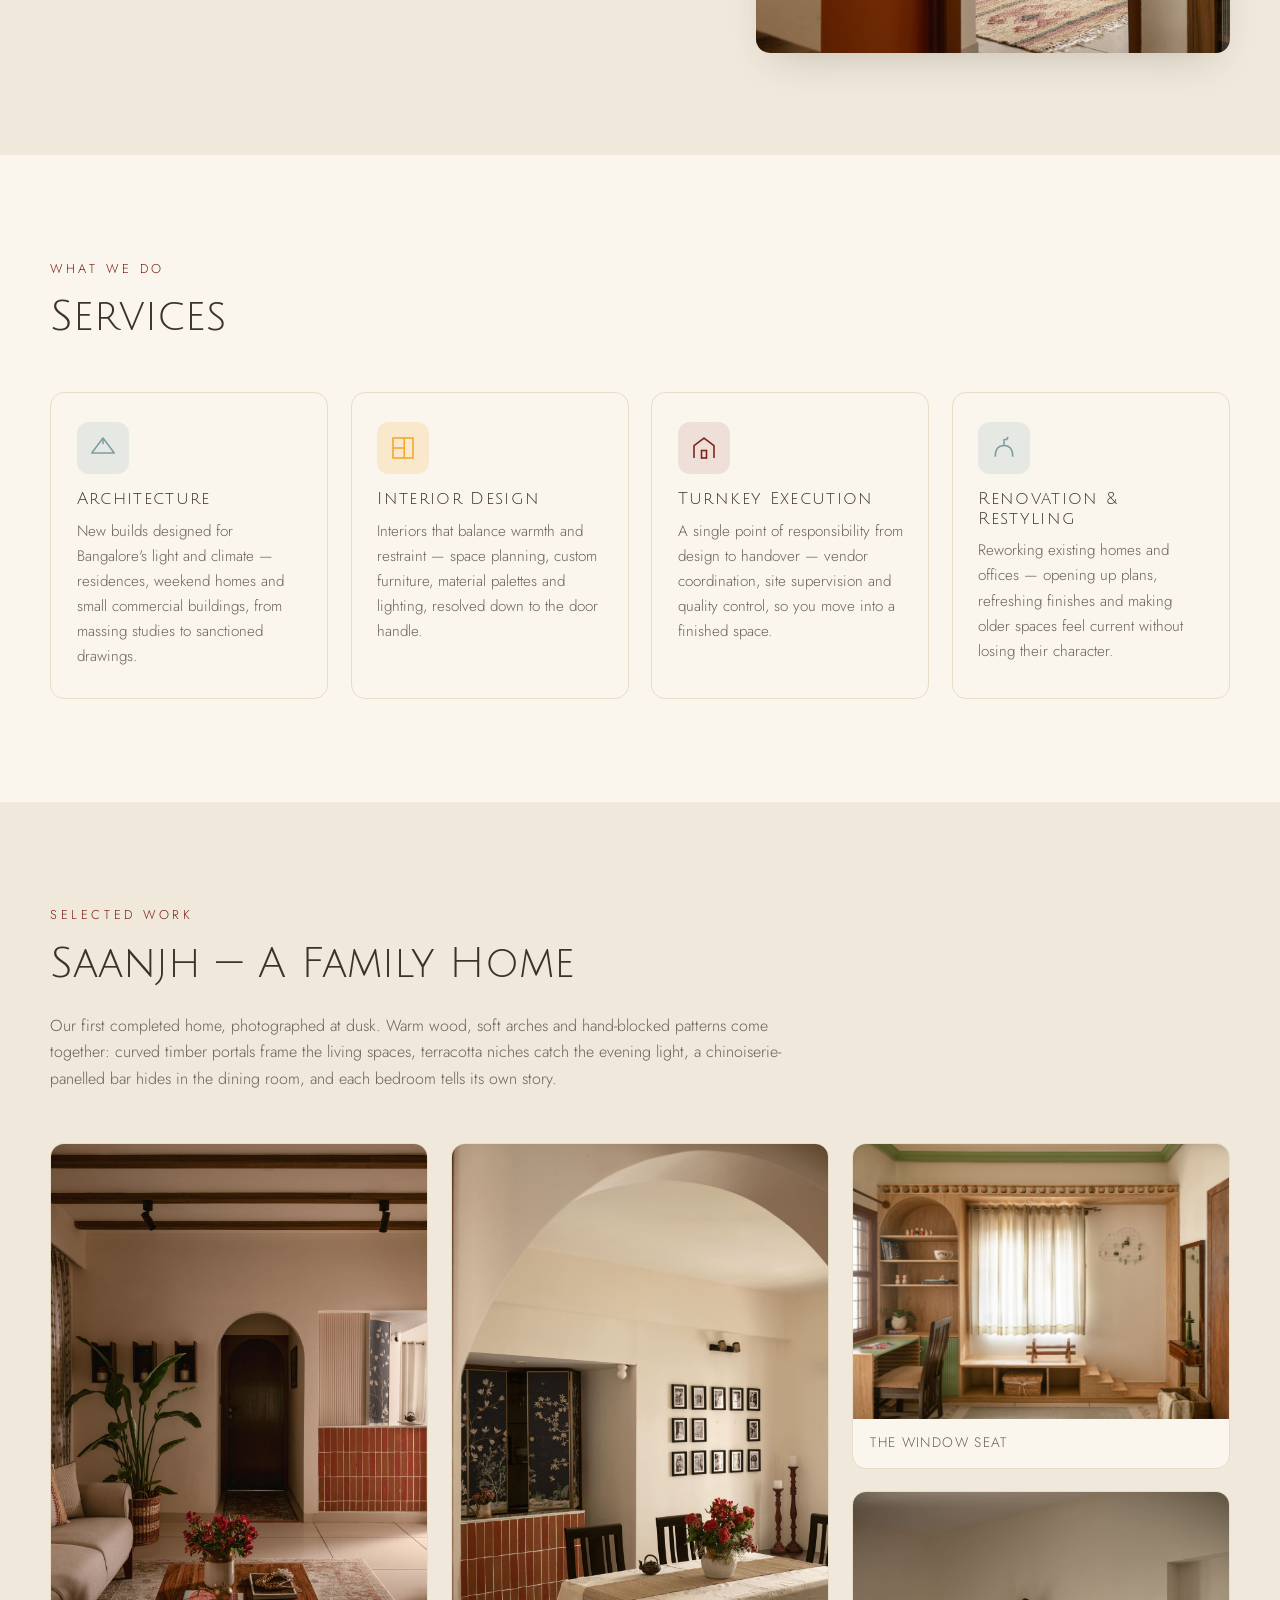
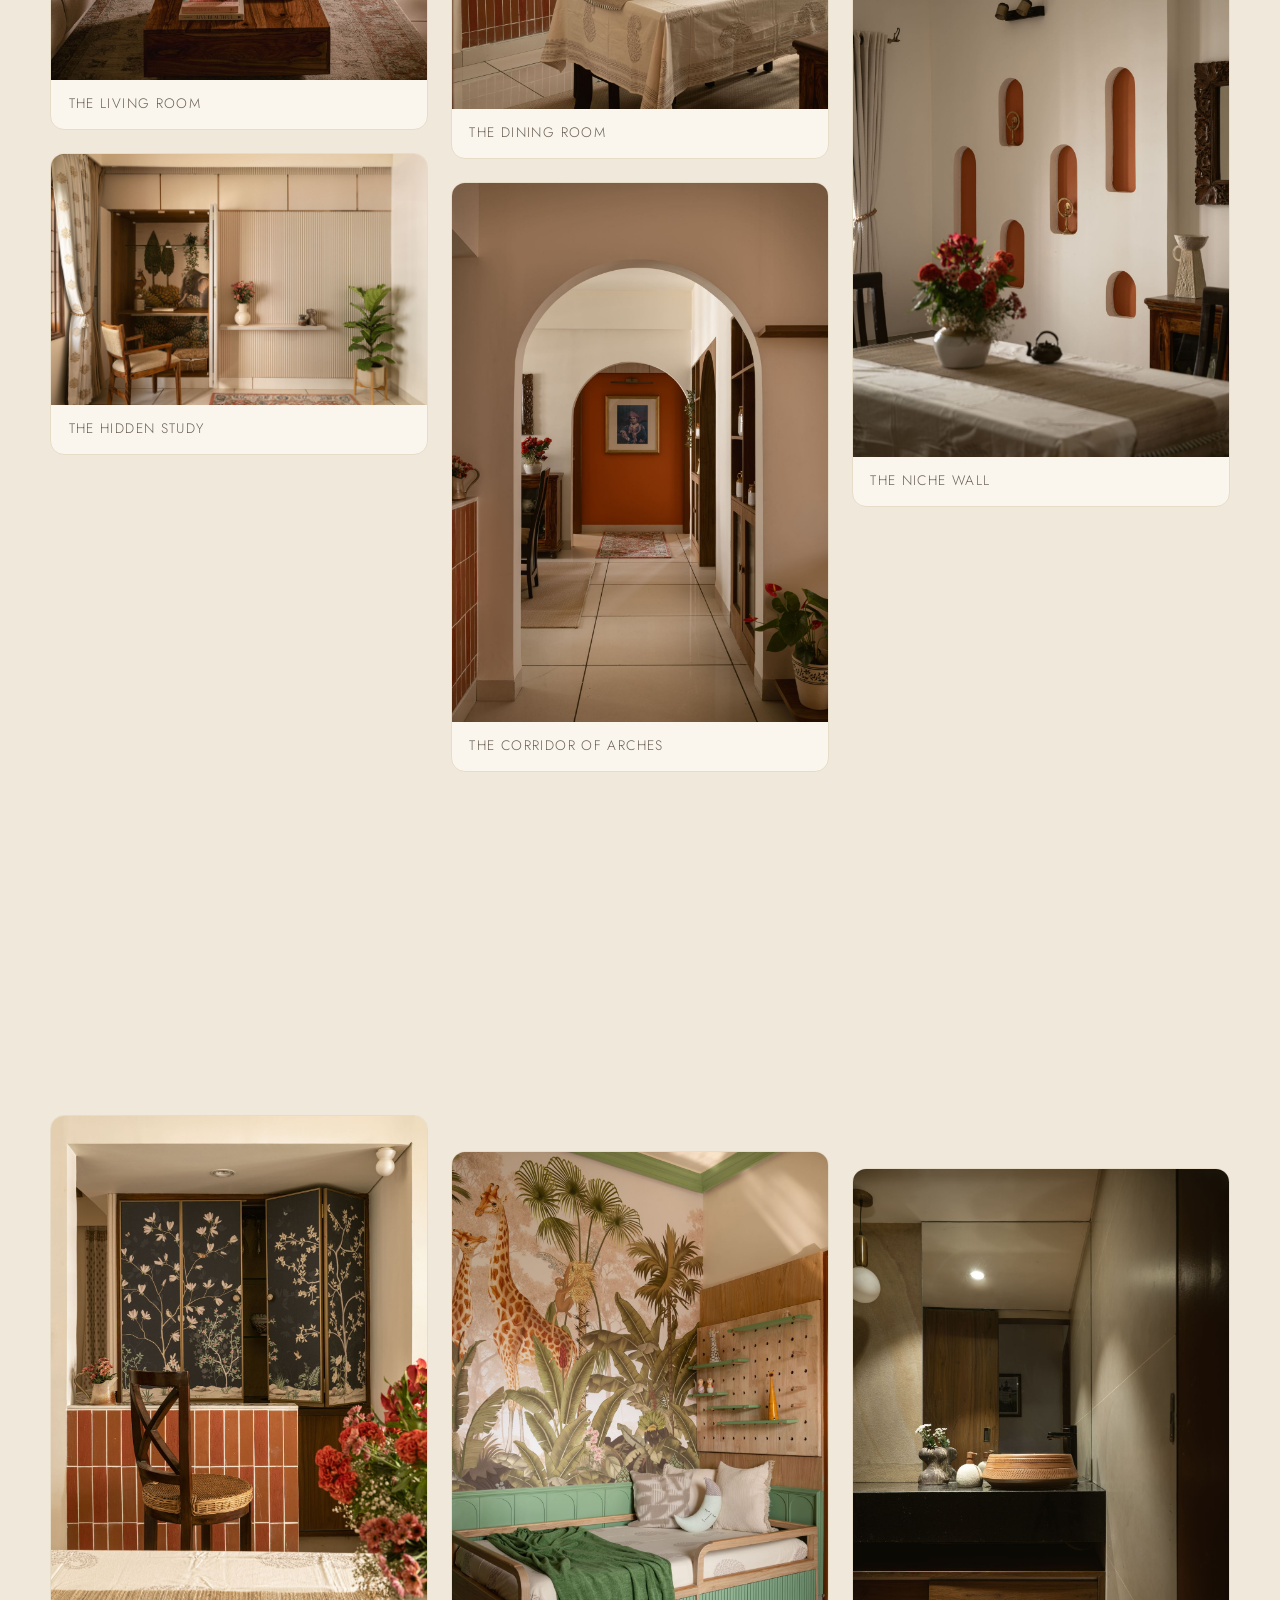
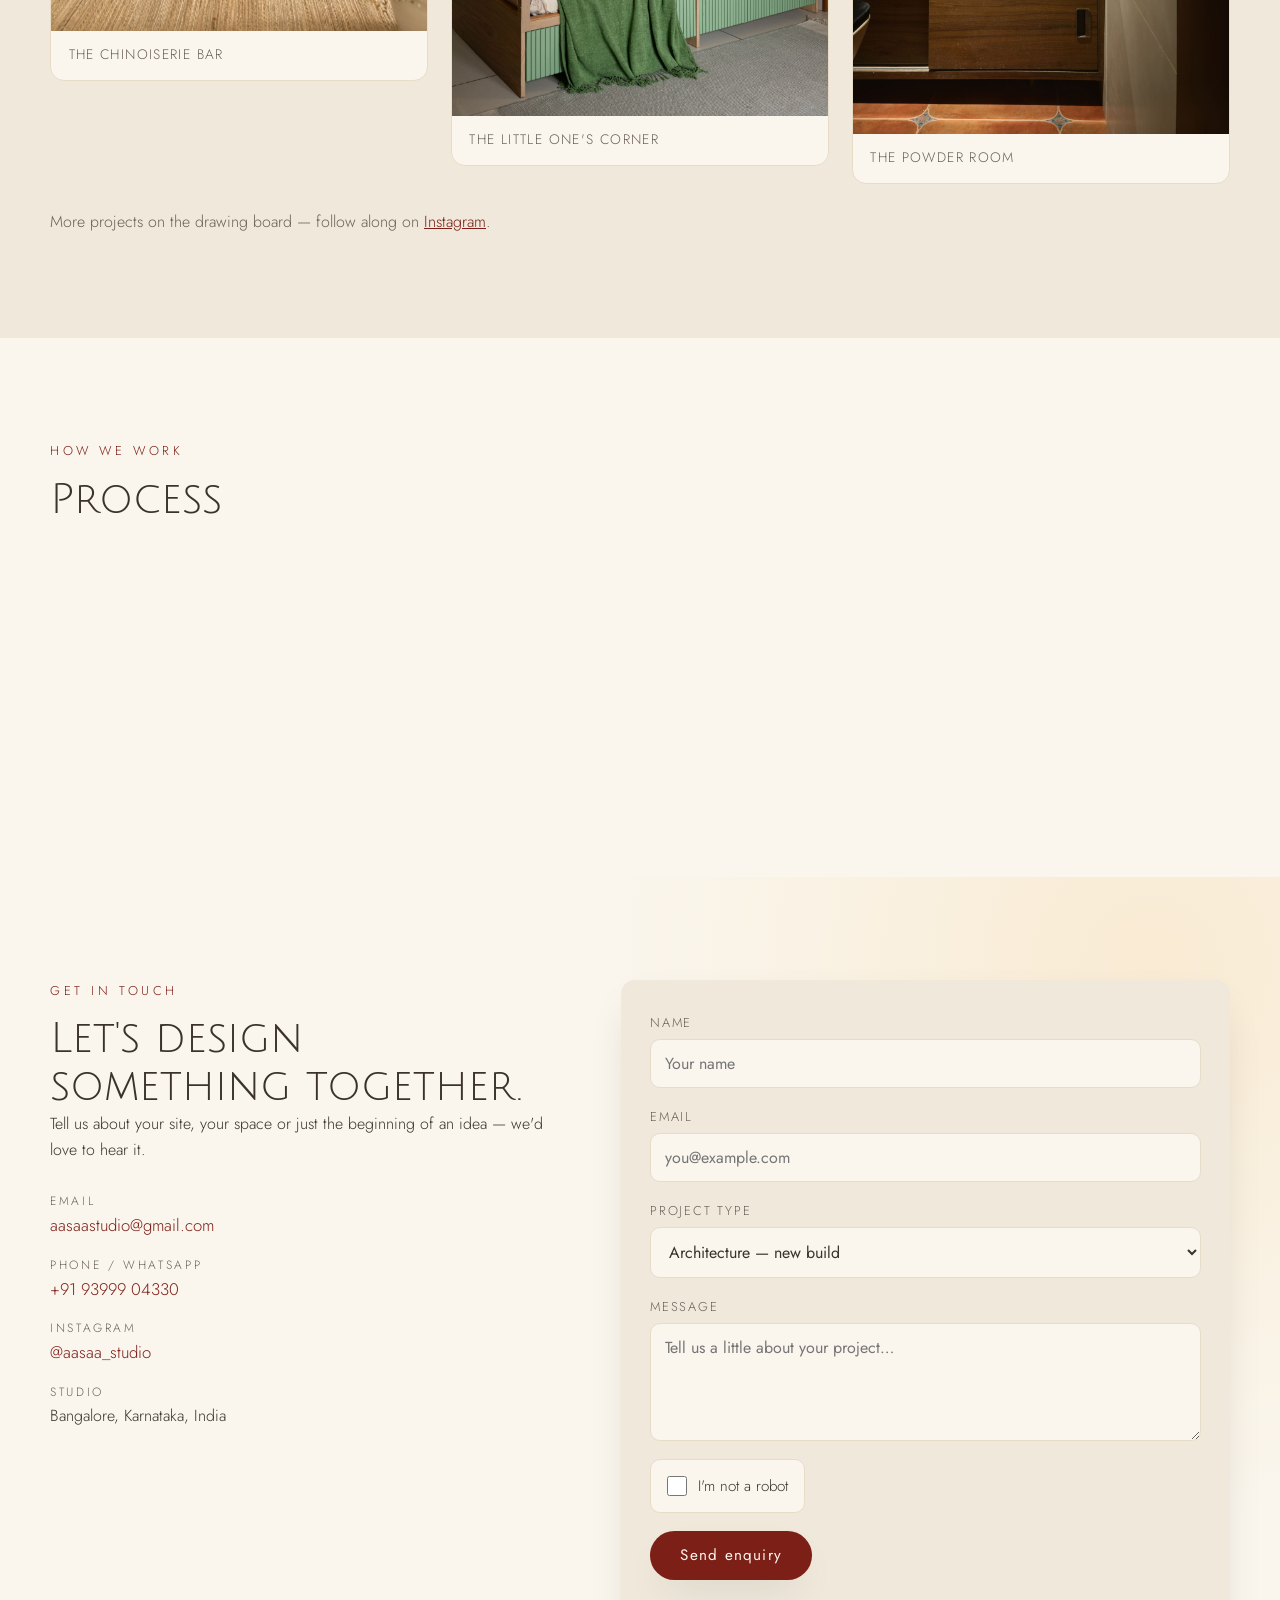
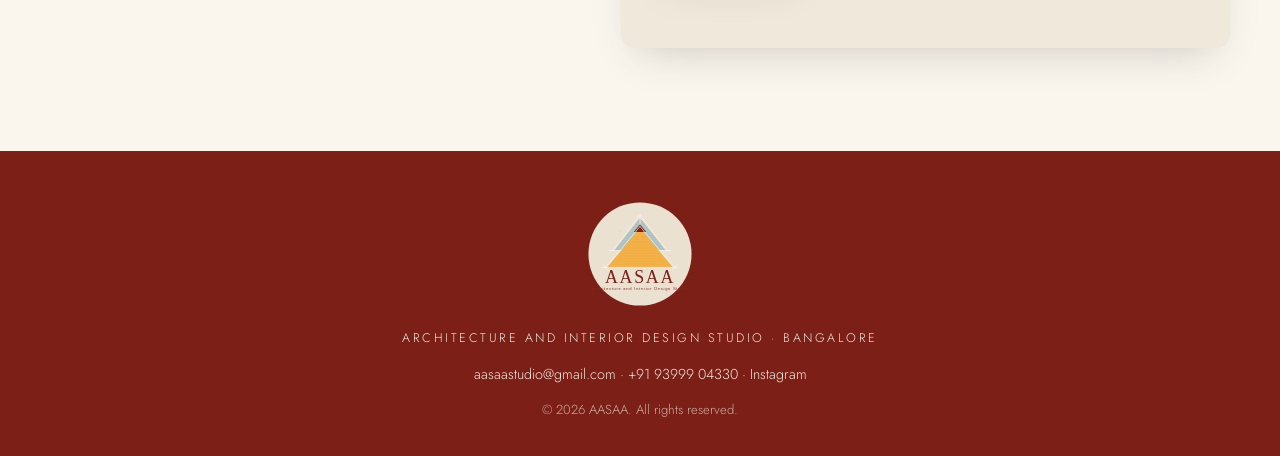
==== commit 5341bb55: "Simplify enquiry spam protection to a free tickbox Web3Forms verifies hCaptcha/reCAPTCHA only on its" ====
--- a/index.html
+++ b/index.html
@@ -195,6 +195,7 @@
         <input type="hidden" name="access_key" value="60833ff2-78d0-4b03-b3b5-480c129f4ae7">
         <input type="hidden" name="subject" value="New enquiry from aasaastudio.com">
         <input type="hidden" name="from_name" value="AASAA Website">
+        <input type="checkbox" name="botcheck" class="honeypot" tabindex="-1" autocomplete="off" aria-hidden="true">
         <label>Name<input type="text" name="name" placeholder="Your name" required></label>
         <label>Email<input type="email" name="email" placeholder="you@example.com" required></label>
         <label>Project type
@@ -207,7 +208,10 @@
           </select>
         </label>
         <label>Message<textarea name="message" rows="4" placeholder="Tell us a little about your project…"></textarea></label>
-        <div class="h-captcha" data-sitekey="50b2fe65-b00b-4b9e-ad62-3ba471098be2"></div>
+        <label class="robot-check">
+          <input type="checkbox" id="notRobot" required>
+          <span>I'm not a robot</span>
+        </label>
         <button type="submit" class="btn btn-primary">Send enquiry</button>
         <p class="form-status" id="formStatus" role="status" aria-live="polite"></p>
       </form>
@@ -226,7 +230,6 @@
     <p class="footer-copy">© <span id="year"></span> AASAA. All rights reserved.</p>
   </footer>
 
-  <script src="https://js.hcaptcha.com/1/api.js" async defer></script>
   <script src="js/main.js"></script>
 </body>
 </html>
--- a/css/style.css
+++ b/css/style.css
@@ -294,7 +294,14 @@
   border-color: var(--yellow);
 }
 .contact-form .btn { justify-self: start; border: 0; font-family: var(--font-body); }
-.h-captcha { margin: 0.1rem 0; min-height: 78px; }
+.honeypot { position: absolute; left: -9999px; width: 1px; height: 1px; opacity: 0; }
+.contact-form .robot-check {
+  display: flex; flex-direction: row; align-items: center; gap: 0.7rem;
+  text-transform: none; letter-spacing: normal; font-size: 0.95rem; color: var(--ink);
+  background: var(--paper); border: 1px solid var(--cream-deep); border-radius: 10px;
+  padding: 0.85rem 1rem; cursor: pointer; width: fit-content;
+}
+.robot-check input { width: 20px; height: 20px; accent-color: var(--maroon); cursor: pointer; margin: 0; }
 .form-status { min-height: 1.3em; font-size: 0.9rem; margin: 0; }
 .form-status.ok { color: var(--blue-deep); }
 .form-status.err { color: var(--maroon); }
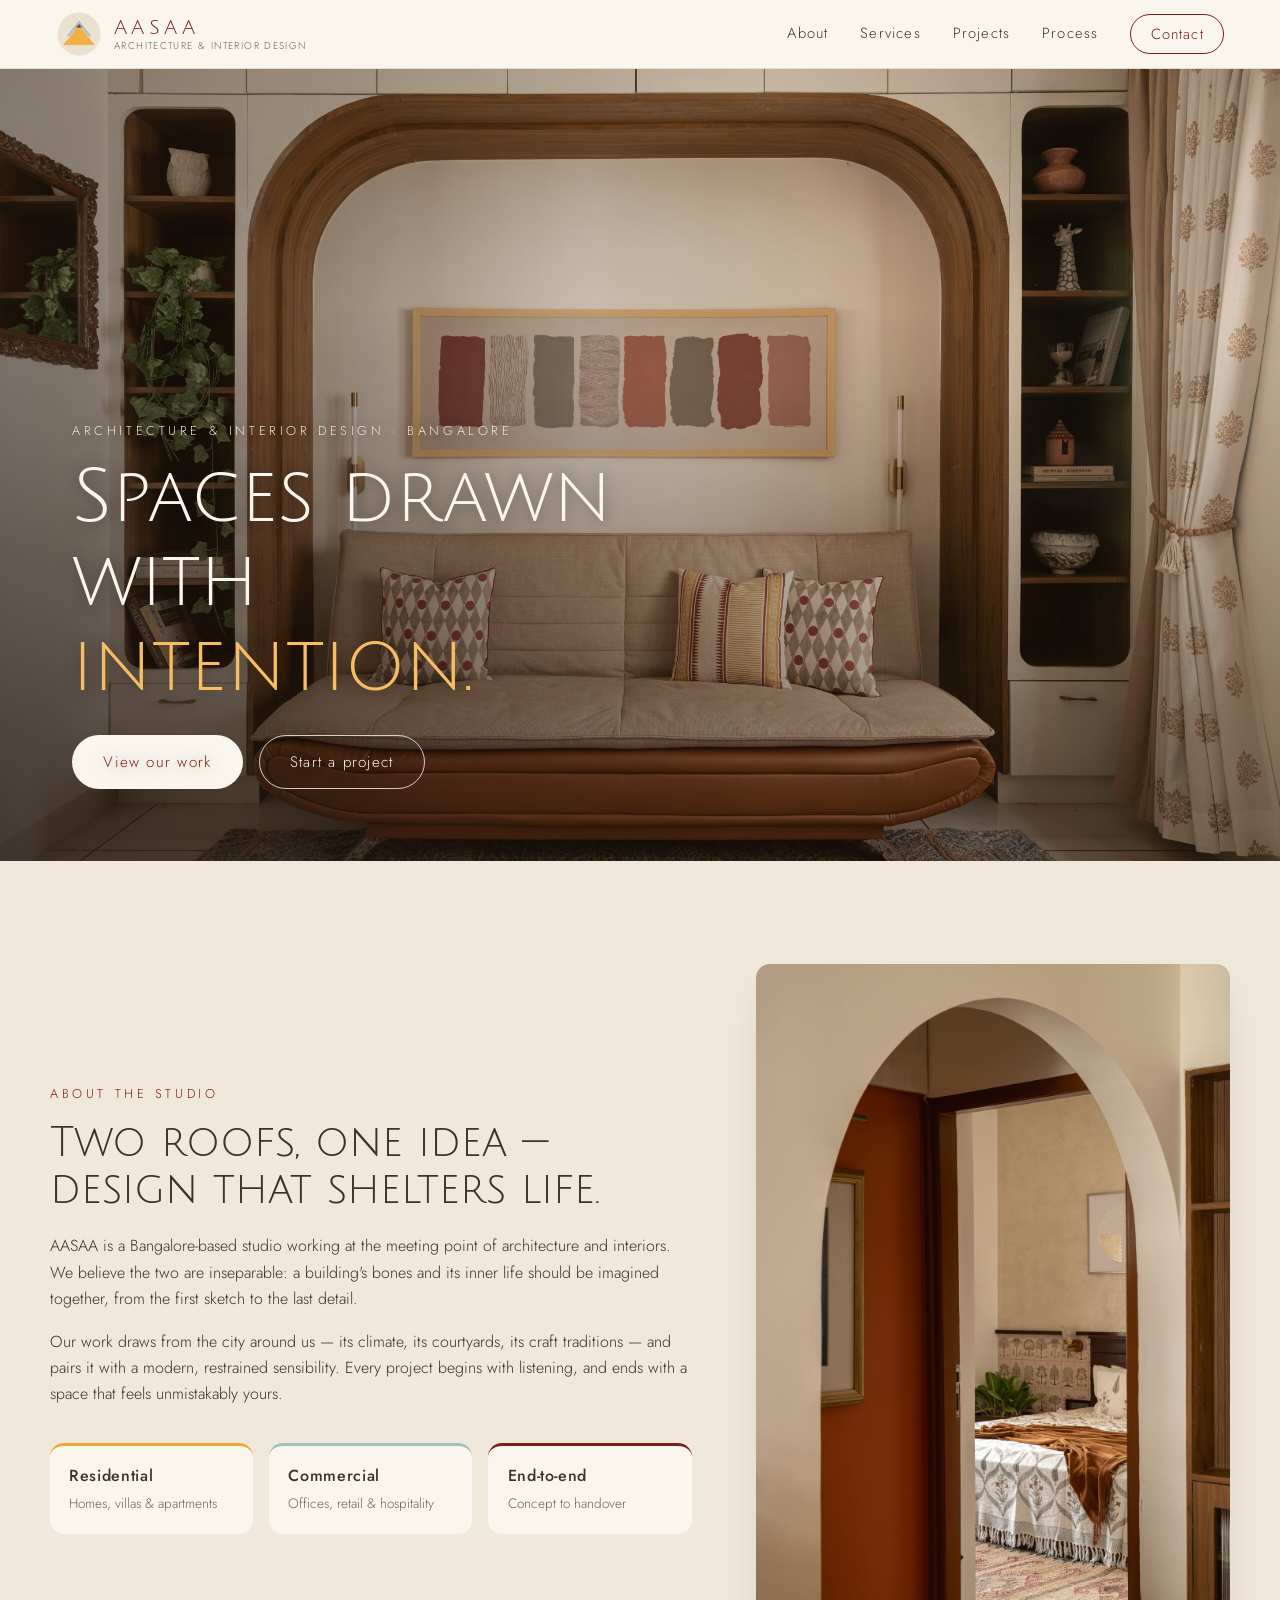
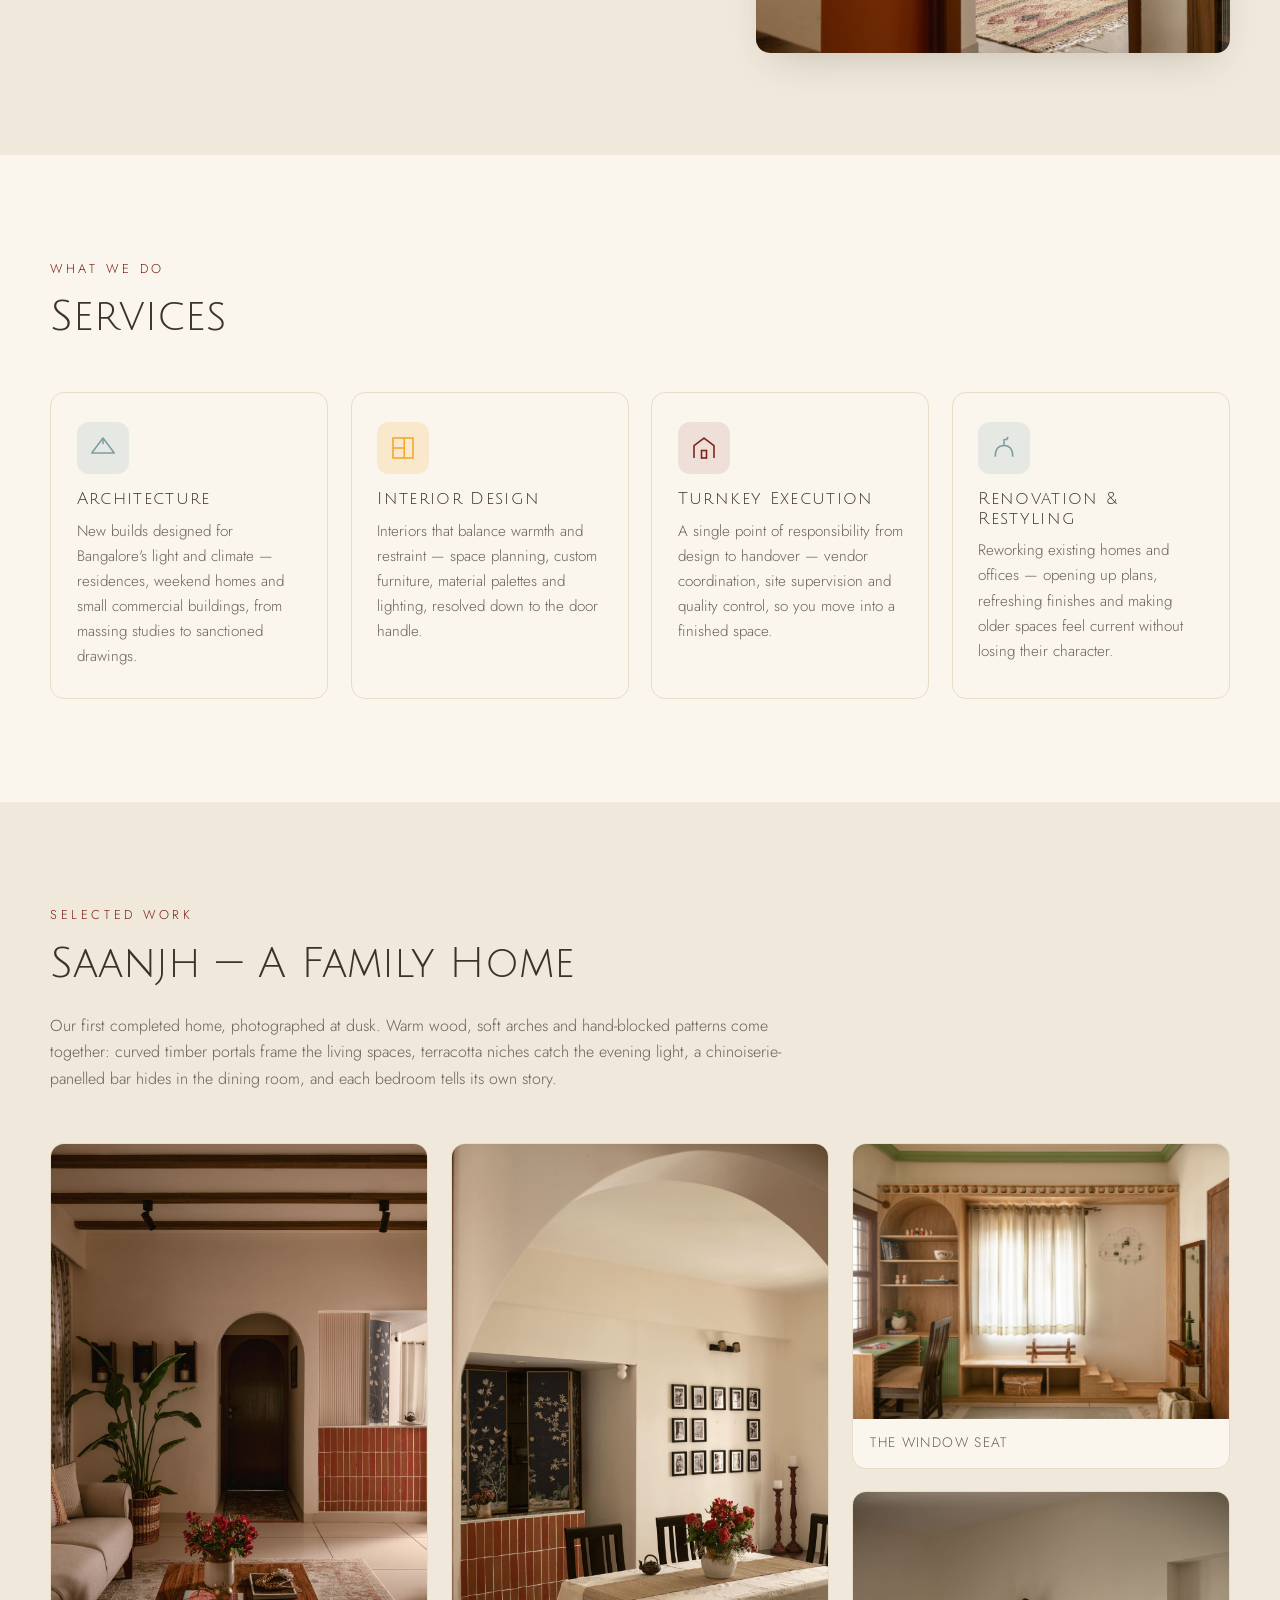
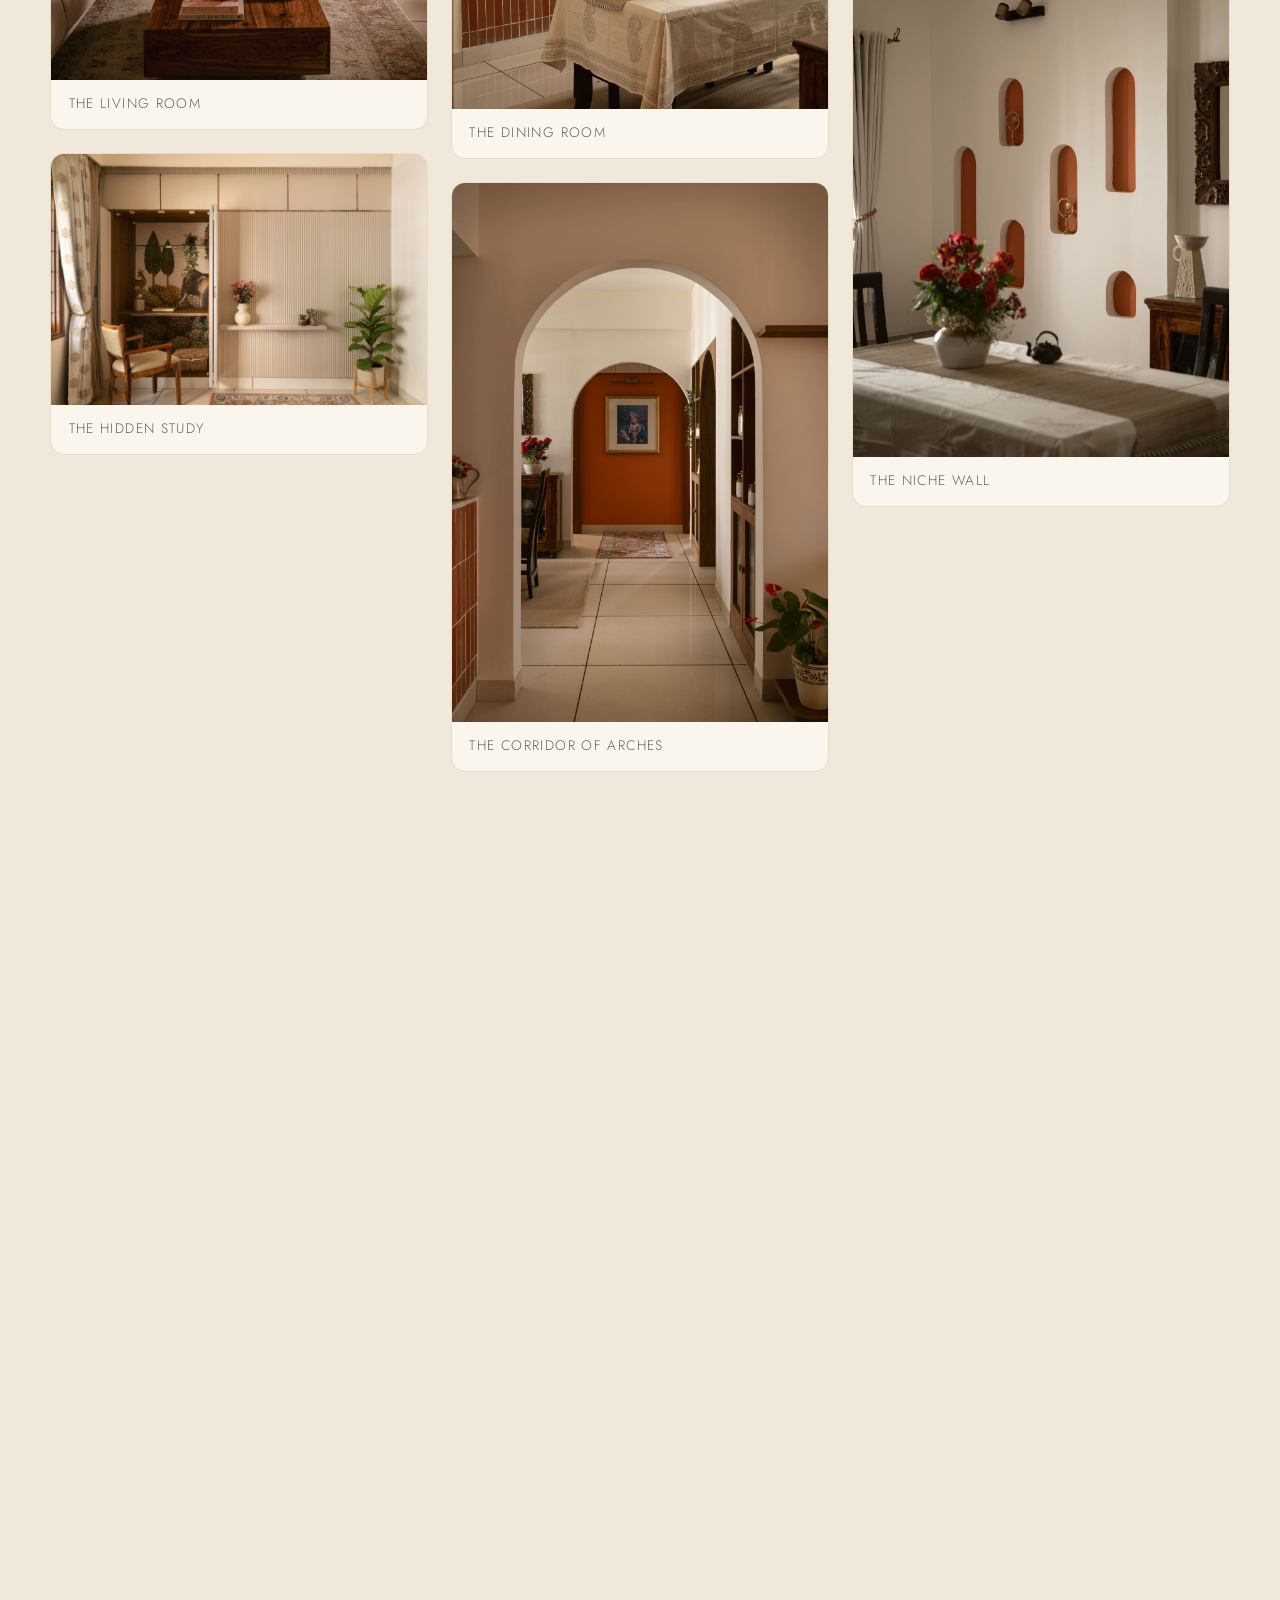
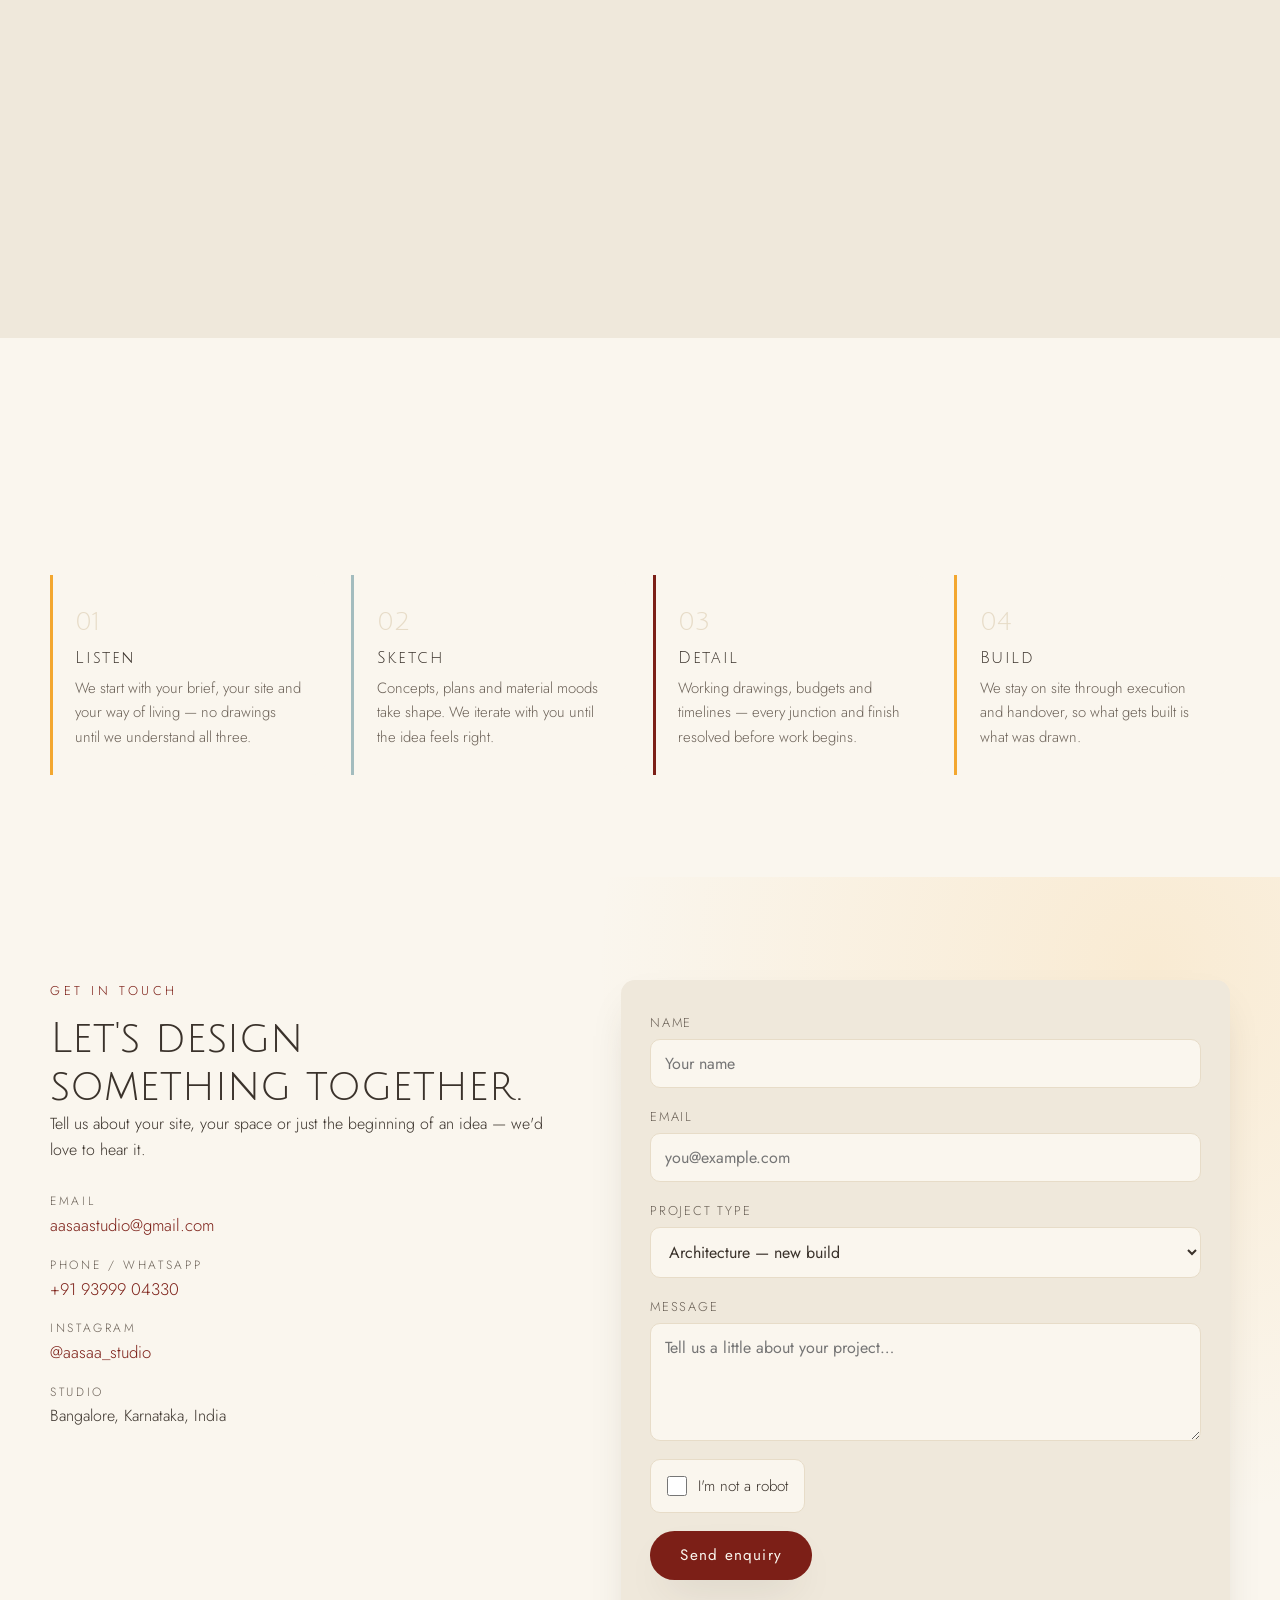
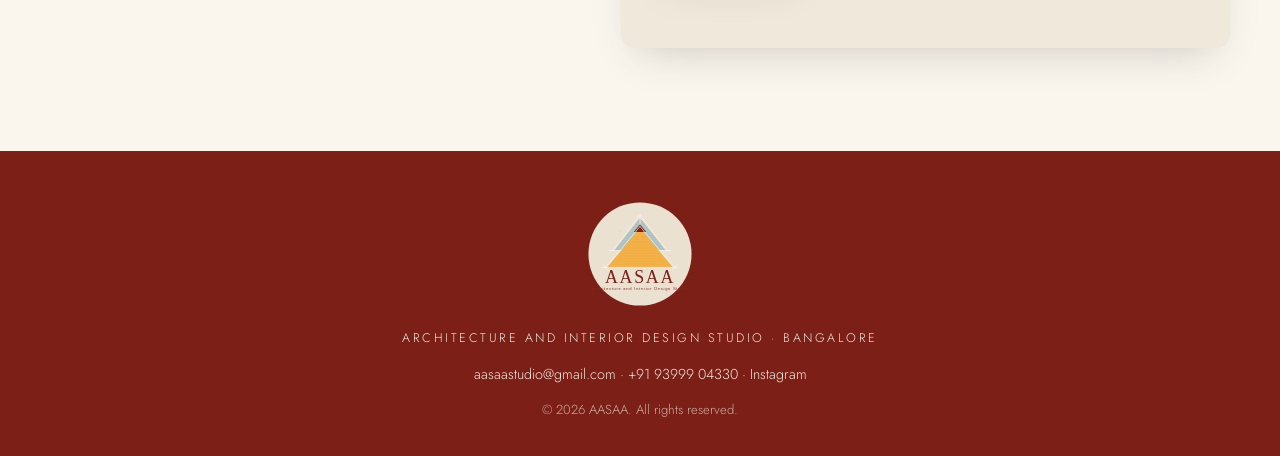
==== commit 0382d60b: "Add SEO foundation: metadata, structured data, sitemap, robots - Keyword-focused title and meta desc" ====
--- a/index.html
+++ b/index.html
@@ -3,15 +3,52 @@
 <head>
   <meta charset="UTF-8">
   <meta name="viewport" content="width=device-width, initial-scale=1.0">
-  <title>AASAA — Architecture and Interior Design Studio, Bangalore</title>
-  <meta name="description" content="AASAA is a Bangalore-based architecture and interior design studio crafting warm, story-rich homes and spaces. See Saanjh, our first completed home.">
+  <title>AASAA — Architecture &amp; Interior Design Studio in Bangalore</title>
+  <meta name="description" content="AASAA is a Bangalore-based architecture and interior design studio. We design warm, story-rich homes, apartments and workspaces end to end — architecture, interiors, turnkey execution and renovation.">
+  <meta name="keywords" content="architecture studio Bangalore, interior design studio Bangalore, interior designers Bangalore, architects in Bangalore, turnkey interiors, home renovation Bangalore, residential architecture, AASAA">
+  <meta name="author" content="AASAA — Architecture and Interior Design Studio">
+  <meta name="robots" content="index, follow, max-image-preview:large">
+  <meta name="theme-color" content="#7c1f17">
+  <meta name="geo.region" content="IN-KA">
+  <meta name="geo.placename" content="Bengaluru">
   <link rel="canonical" href="https://aasaastudio.com/">
   <meta property="og:type" content="website">
+  <meta property="og:site_name" content="AASAA">
+  <meta property="og:locale" content="en_IN">
   <meta property="og:url" content="https://aasaastudio.com/">
-  <meta property="og:title" content="AASAA — Architecture and Interior Design Studio, Bangalore">
-  <meta property="og:description" content="Warm, story-rich homes and spaces, designed end to end. See Saanjh, our first completed home.">
+  <meta property="og:title" content="AASAA — Architecture &amp; Interior Design Studio in Bangalore">
+  <meta property="og:description" content="Warm, story-rich homes and spaces, designed end to end — architecture, interiors, turnkey execution and renovation. See Saanjh, our first completed home.">
   <meta property="og:image" content="https://aasaastudio.com/assets/images/og-image.jpg">
+  <meta property="og:image:alt" content="AASAA interior — a living room framed by a curved wooden arch">
   <meta name="twitter:card" content="summary_large_image">
+  <meta name="twitter:title" content="AASAA — Architecture &amp; Interior Design Studio in Bangalore">
+  <meta name="twitter:description" content="Warm, story-rich homes and spaces, designed end to end. See Saanjh, our first completed home.">
+  <meta name="twitter:image" content="https://aasaastudio.com/assets/images/og-image.jpg">
+  <script type="application/ld+json">
+  {
+    "@context": "https://schema.org",
+    "@type": "ProfessionalService",
+    "@id": "https://aasaastudio.com/#studio",
+    "name": "AASAA — Architecture and Interior Design Studio",
+    "alternateName": "AASAA Studio",
+    "url": "https://aasaastudio.com/",
+    "image": "https://aasaastudio.com/assets/images/og-image.jpg",
+    "logo": "https://aasaastudio.com/assets/apple-touch-icon.png",
+    "description": "AASAA is a Bangalore-based architecture and interior design studio crafting warm, story-rich homes, apartments and workspaces — from architecture and interiors to turnkey execution and renovation.",
+    "telephone": "+91-93999-04330",
+    "email": "aasaastudio@gmail.com",
+    "priceRange": "$$",
+    "address": {
+      "@type": "PostalAddress",
+      "addressLocality": "Bengaluru",
+      "addressRegion": "Karnataka",
+      "addressCountry": "IN"
+    },
+    "areaServed": { "@type": "City", "name": "Bengaluru" },
+    "knowsAbout": ["Architecture", "Interior Design", "Turnkey Interiors", "Home Renovation", "Residential Architecture"],
+    "sameAs": ["https://www.instagram.com/aasaa_studio"]
+  }
+  </script>
   <link rel="icon" type="image/svg+xml" href="assets/mark.svg">
   <link rel="apple-touch-icon" href="assets/apple-touch-icon.png">
   <link rel="preconnect" href="https://fonts.googleapis.com">
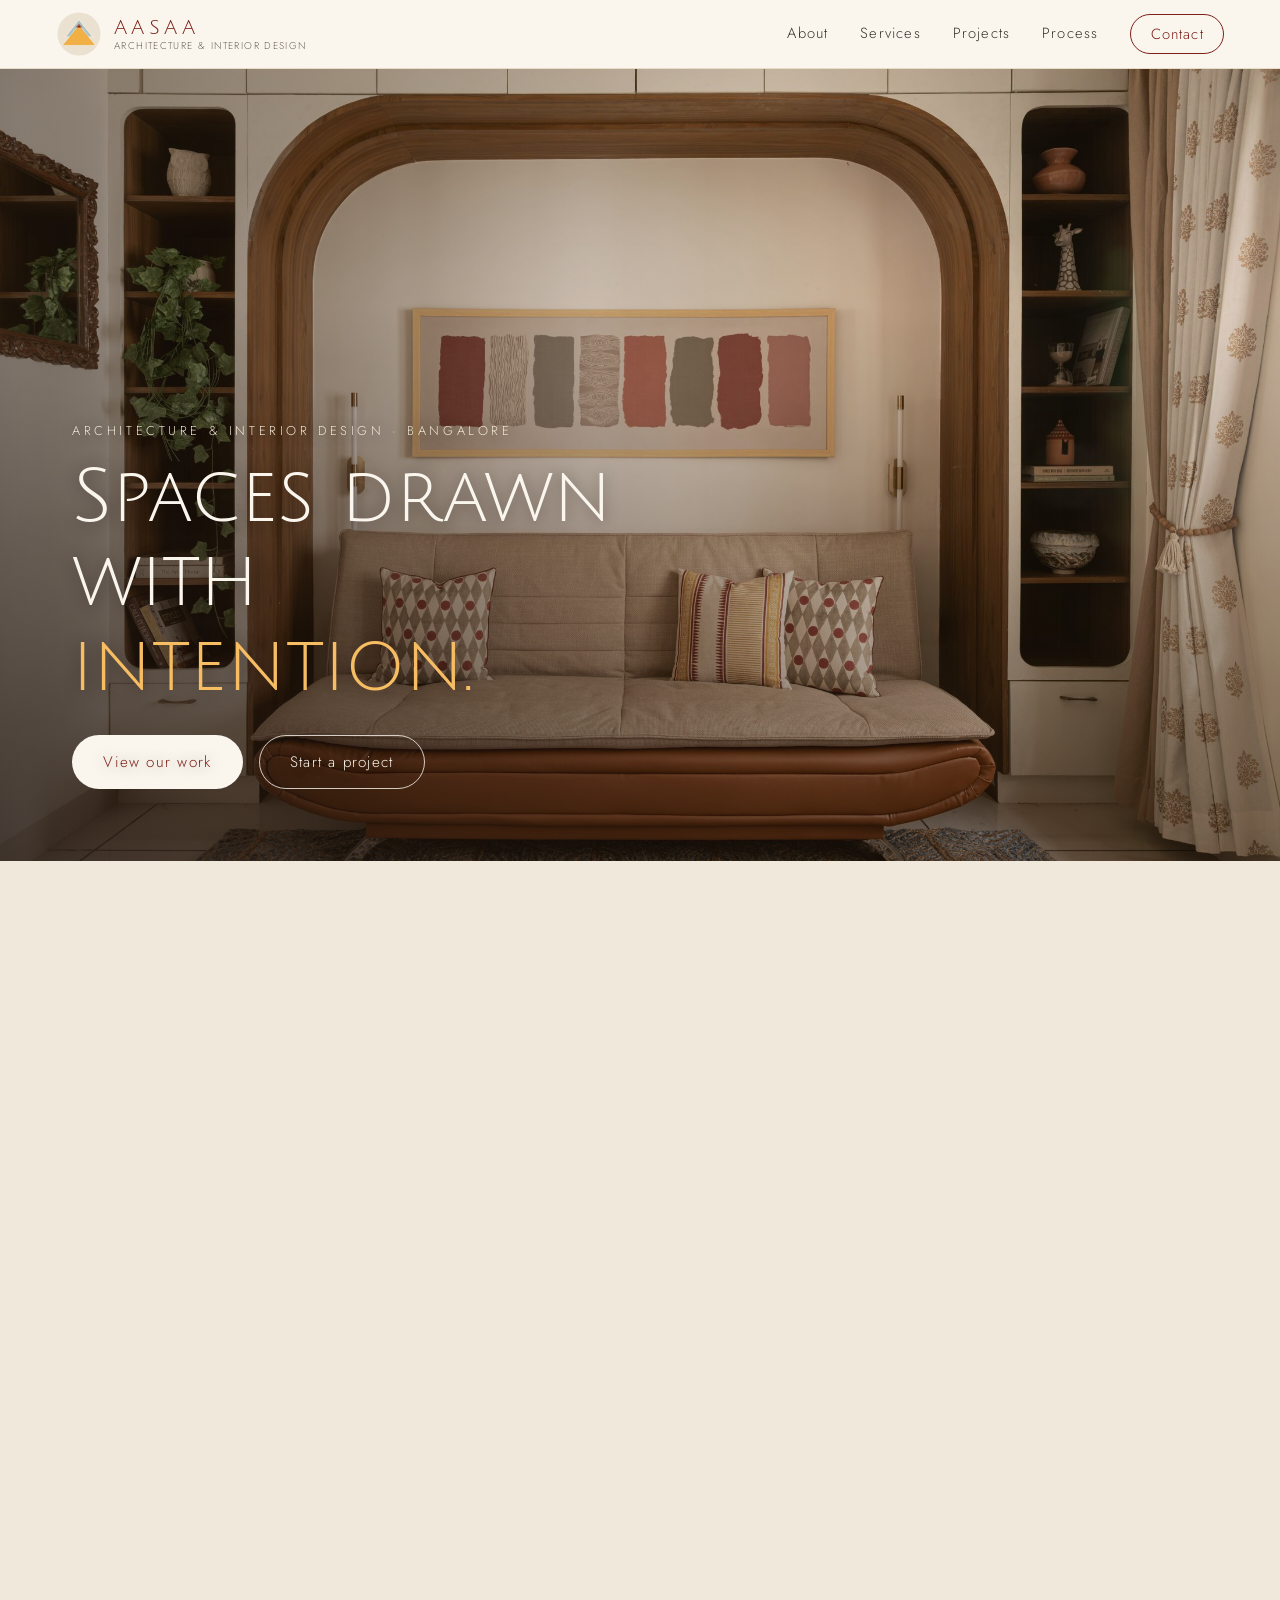
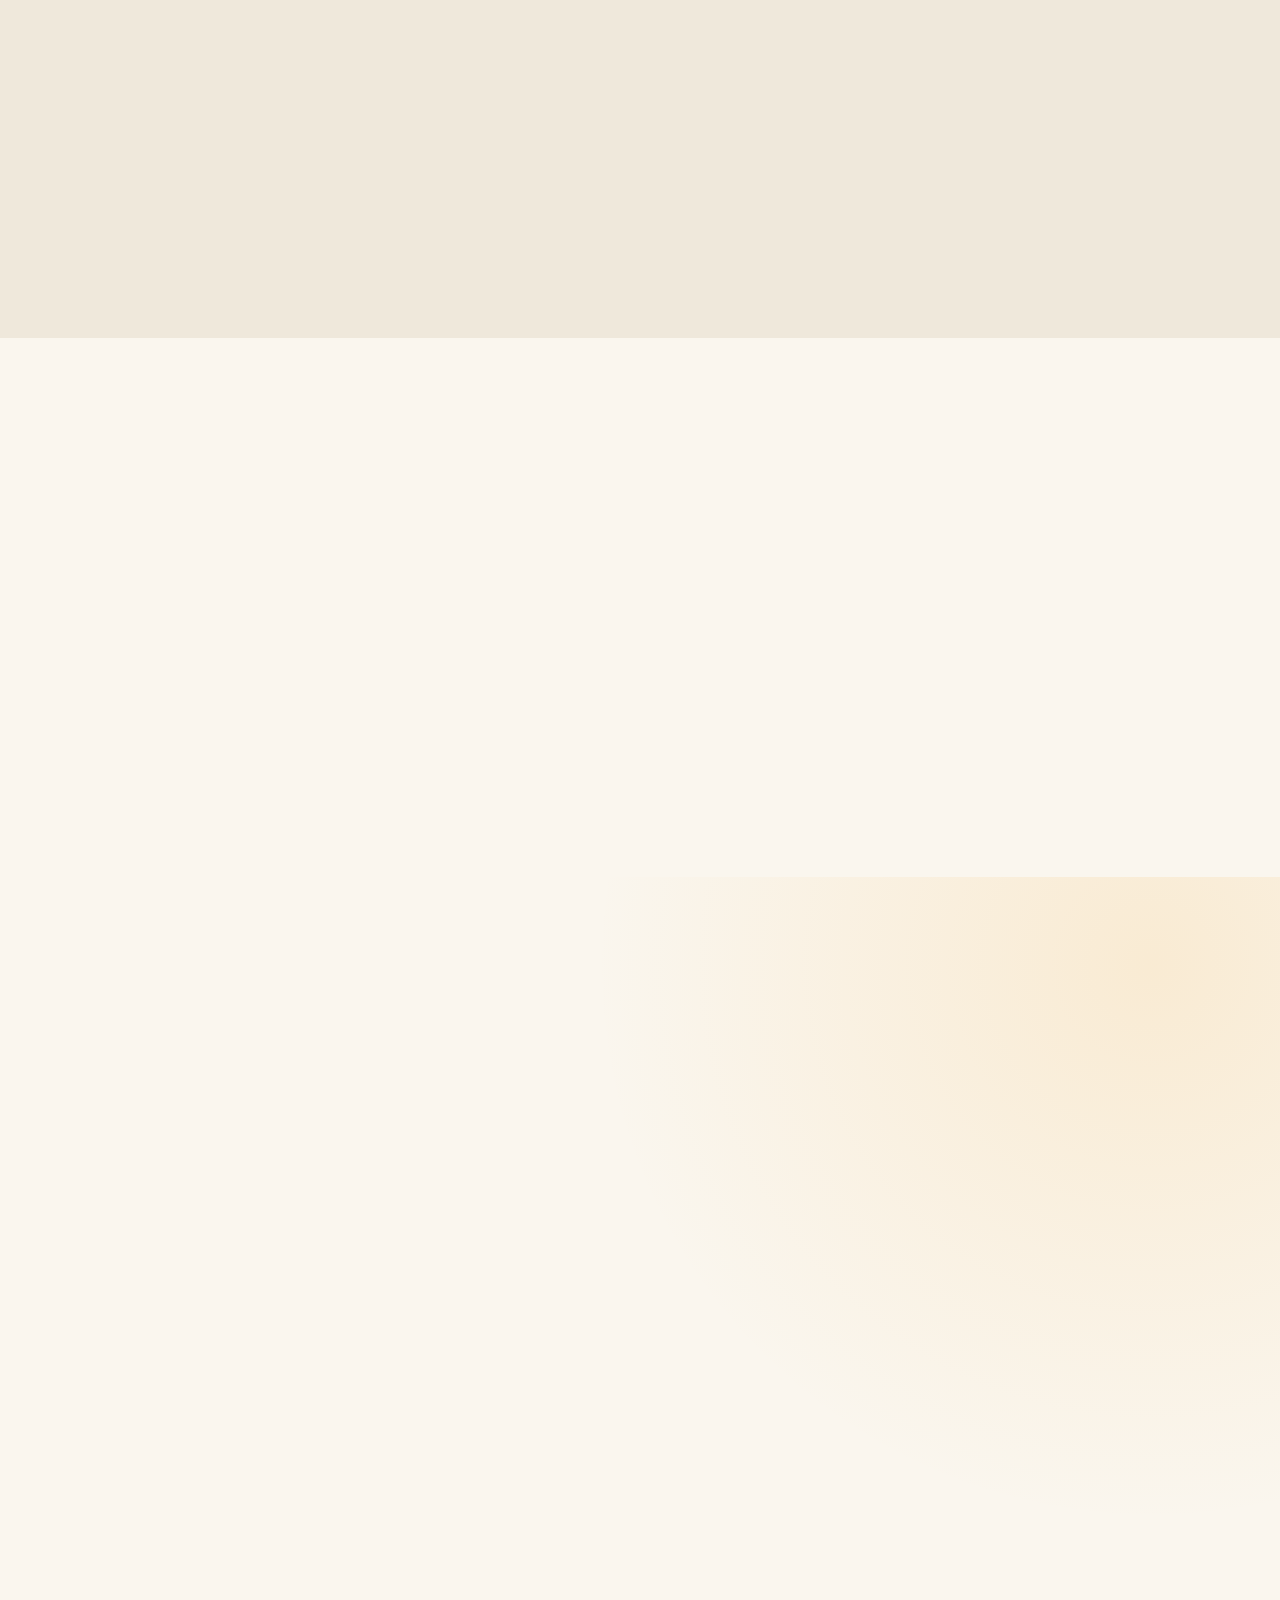
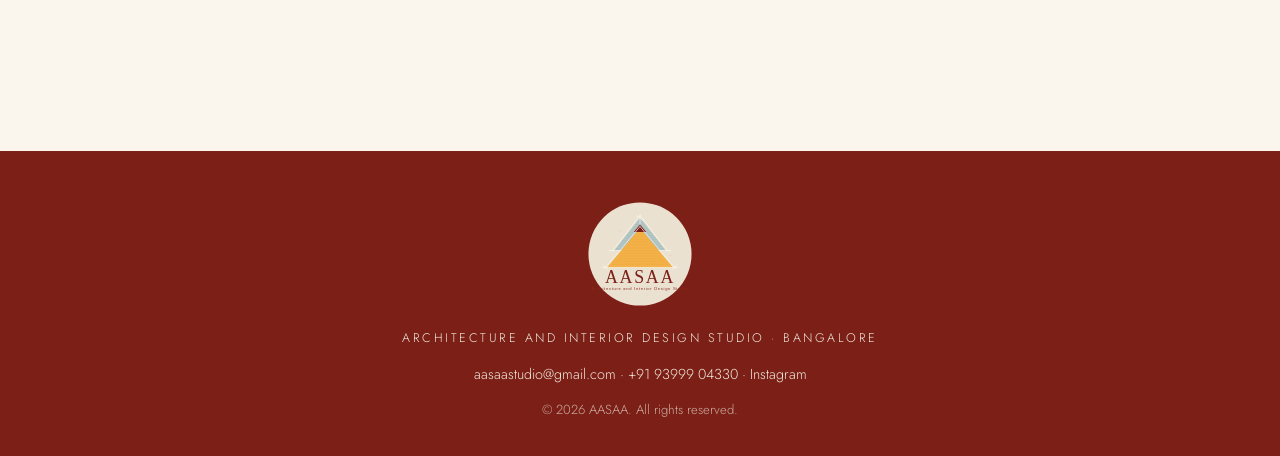
==== commit 4d8985ad: "Harden site: security, performance, accessibility Security - Add a Content-Security-Policy (locks so" ====
--- a/index.html
+++ b/index.html
@@ -3,6 +3,8 @@
 <head>
   <meta charset="UTF-8">
   <meta name="viewport" content="width=device-width, initial-scale=1.0">
+  <meta http-equiv="Content-Security-Policy" content="default-src 'self'; base-uri 'self'; object-src 'none'; img-src 'self' data:; style-src 'self'; font-src 'self'; script-src 'self'; connect-src 'self' https://api.web3forms.com; form-action 'self' https://api.web3forms.com; upgrade-insecure-requests">
+  <meta name="referrer" content="strict-origin-when-cross-origin">
   <title>AASAA — Architecture &amp; Interior Design Studio in Bangalore</title>
   <meta name="description" content="AASAA is a Bangalore-based architecture and interior design studio. We design warm, story-rich homes, apartments and workspaces end to end — architecture, interiors, turnkey execution and renovation.">
   <meta name="keywords" content="architecture studio Bangalore, interior design studio Bangalore, interior designers Bangalore, architects in Bangalore, turnkey interiors, home renovation Bangalore, residential architecture, AASAA">
@@ -51,12 +53,13 @@
   </script>
   <link rel="icon" type="image/svg+xml" href="assets/mark.svg">
   <link rel="apple-touch-icon" href="assets/apple-touch-icon.png">
-  <link rel="preconnect" href="https://fonts.googleapis.com">
-  <link rel="preconnect" href="https://fonts.gstatic.com" crossorigin>
-  <link href="https://fonts.googleapis.com/css2?family=Julius+Sans+One&family=Jost:ital,wght@0,300;0,400;0,500;1,300&display=swap" rel="stylesheet">
+  <link rel="preload" href="assets/fonts/julius-sans-one.woff2" as="font" type="font/woff2" crossorigin>
+  <link rel="preload" href="assets/fonts/jost.woff2" as="font" type="font/woff2" crossorigin>
+  <link rel="preload" as="image" href="assets/images/saanjh/hero-living-arch.jpg" fetchpriority="high">
   <link rel="stylesheet" href="css/style.css">
 </head>
 <body>
+  <a class="skip-link" href="#main">Skip to content</a>
 
   <!-- ======= Header ======= -->
   <header class="site-header" id="top">
@@ -80,9 +83,10 @@
   </header>
 
   <!-- ======= Hero ======= -->
+  <main id="main">
   <section class="hero-photo">
     <img class="hero-img" src="assets/images/saanjh/hero-living-arch.jpg"
-         alt="Living room framed by a curved wooden arch, with a beige sofa and abstract art" fetchpriority="high">
+         alt="Living room framed by a curved wooden arch, with a beige sofa and abstract art" fetchpriority="high" width="2200" height="1467">
     <div class="hero-veil" aria-hidden="true"></div>
     <div class="hero-content reveal">
       <p class="eyebrow light">Architecture &amp; Interior Design · Bangalore</p>
@@ -120,7 +124,7 @@
       </div>
       <figure class="about-photo reveal">
         <img src="assets/images/saanjh/arch-to-bedroom.jpg" loading="lazy"
-             alt="Arched doorway opening into a bedroom with a terracotta wall">
+             alt="Arched doorway opening into a bedroom with a terracotta wall" width="1200" height="1744">
       </figure>
     </div>
   </section>
@@ -180,18 +184,18 @@
         </p>
       </div>
       <div class="masonry">
-        <figure class="reveal"><img src="assets/images/saanjh/living-room.jpg" loading="lazy" alt="Living room with arched doorway, exposed beams and linen sofa"><figcaption>The living room</figcaption></figure>
-        <figure class="reveal"><img src="assets/images/saanjh/study-reveal.jpg" loading="lazy" alt="Fluted wall panels folding open to reveal a mural-lined study nook"><figcaption>The hidden study</figcaption></figure>
-        <figure class="reveal"><img src="assets/images/saanjh/evening-media-wall.jpg" loading="lazy" alt="Media wall at dusk with fluted-oval console and burnt-orange niche"><figcaption>The evening room</figcaption></figure>
-        <figure class="reveal"><img src="assets/images/saanjh/chinoiserie-bar.jpg" loading="lazy" alt="Bar unit with dark chinoiserie folding doors above terracotta tiles"><figcaption>The chinoiserie bar</figcaption></figure>
-        <figure class="reveal"><img src="assets/images/saanjh/dining-room.jpg" loading="lazy" alt="Dining room with arch, gallery wall and linen-dressed table"><figcaption>The dining room</figcaption></figure>
-        <figure class="reveal"><img src="assets/images/saanjh/corridor-arches.jpg" loading="lazy" alt="Corridor of arches leading to a terracotta wall"><figcaption>The corridor of arches</figcaption></figure>
-        <figure class="reveal"><img src="assets/images/saanjh/jungle-mural.jpg" loading="lazy" alt="Jungle mural with giraffes above a sage green arched daybed"><figcaption>The jungle room</figcaption></figure>
-        <figure class="reveal"><img src="assets/images/saanjh/kids-daybed.jpg" loading="lazy" alt="Kids' daybed with moon cushion under the jungle mural"><figcaption>The little one's corner</figcaption></figure>
-        <figure class="reveal"><img src="assets/images/saanjh/kids-window-seat.jpg" loading="lazy" alt="Study with arched bookshelf, window seat and beaded timber cornice"><figcaption>The window seat</figcaption></figure>
-        <figure class="reveal"><img src="assets/images/saanjh/dining-niches.jpg" loading="lazy" alt="Arched terracotta niches holding brass artefacts beside the dining table"><figcaption>The niche wall</figcaption></figure>
-        <figure class="reveal"><img src="assets/images/saanjh/master-bedroom.jpg" loading="lazy" alt="Master bedroom with lime-plaster wall, dark wood headboard and block-printed linen"><figcaption>The master suite</figcaption></figure>
-        <figure class="reveal"><img src="assets/images/saanjh/powder-room.jpg" loading="lazy" alt="Powder room with hand-carved wooden basin on black stone"><figcaption>The powder room</figcaption></figure>
+        <figure class="reveal"><img src="assets/images/saanjh/living-room.jpg" loading="lazy" alt="Living room with arched doorway, exposed beams and linen sofa" width="1200" height="1708"><figcaption>The living room</figcaption></figure>
+        <figure class="reveal"><img src="assets/images/saanjh/study-reveal.jpg" loading="lazy" alt="Fluted wall panels folding open to reveal a mural-lined study nook" width="1600" height="1067"><figcaption>The hidden study</figcaption></figure>
+        <figure class="reveal"><img src="assets/images/saanjh/evening-media-wall.jpg" loading="lazy" alt="Media wall at dusk with fluted-oval console and burnt-orange niche" width="1200" height="1799"><figcaption>The evening room</figcaption></figure>
+        <figure class="reveal"><img src="assets/images/saanjh/chinoiserie-bar.jpg" loading="lazy" alt="Bar unit with dark chinoiserie folding doors above terracotta tiles" width="1200" height="1643"><figcaption>The chinoiserie bar</figcaption></figure>
+        <figure class="reveal"><img src="assets/images/saanjh/dining-room.jpg" loading="lazy" alt="Dining room with arch, gallery wall and linen-dressed table" width="1200" height="1800"><figcaption>The dining room</figcaption></figure>
+        <figure class="reveal"><img src="assets/images/saanjh/corridor-arches.jpg" loading="lazy" alt="Corridor of arches leading to a terracotta wall" width="1200" height="1720"><figcaption>The corridor of arches</figcaption></figure>
+        <figure class="reveal"><img src="assets/images/saanjh/jungle-mural.jpg" loading="lazy" alt="Jungle mural with giraffes above a sage green arched daybed" width="1600" height="1202"><figcaption>The jungle room</figcaption></figure>
+        <figure class="reveal"><img src="assets/images/saanjh/kids-daybed.jpg" loading="lazy" alt="Kids' daybed with moon cushion under the jungle mural" width="1200" height="1800"><figcaption>The little one's corner</figcaption></figure>
+        <figure class="reveal"><img src="assets/images/saanjh/kids-window-seat.jpg" loading="lazy" alt="Study with arched bookshelf, window seat and beaded timber cornice" width="1600" height="1166"><figcaption>The window seat</figcaption></figure>
+        <figure class="reveal"><img src="assets/images/saanjh/dining-niches.jpg" loading="lazy" alt="Arched terracotta niches holding brass artefacts beside the dining table" width="1200" height="1800"><figcaption>The niche wall</figcaption></figure>
+        <figure class="reveal"><img src="assets/images/saanjh/master-bedroom.jpg" loading="lazy" alt="Master bedroom with lime-plaster wall, dark wood headboard and block-printed linen" width="1200" height="1801"><figcaption>The master suite</figcaption></figure>
+        <figure class="reveal"><img src="assets/images/saanjh/powder-room.jpg" loading="lazy" alt="Powder room with hand-carved wooden basin on black stone" width="1200" height="1801"><figcaption>The powder room</figcaption></figure>
       </div>
       <p class="section-note reveal">More projects on the drawing board — follow along on
         <a href="https://www.instagram.com/aasaa_studio" target="_blank" rel="noopener">Instagram</a>.</p>
@@ -255,6 +259,8 @@
     </div>
   </section>
 
+  </main>
+
   <!-- ======= Footer ======= -->
   <footer class="site-footer">
     <img src="assets/logo.svg" alt="AASAA logo" class="footer-logo">
--- a/css/style.css
+++ b/css/style.css
@@ -1,3 +1,20 @@
+/* ================= Self-hosted fonts (no third-party requests) ================= */
+@font-face {
+  font-family: 'Julius Sans One';
+  font-style: normal; font-weight: 400; font-display: swap;
+  src: url('../assets/fonts/julius-sans-one.woff2') format('woff2');
+}
+@font-face {
+  font-family: 'Jost';
+  font-style: normal; font-weight: 300 500; font-display: swap;
+  src: url('../assets/fonts/jost.woff2') format('woff2');
+}
+@font-face {
+  font-family: 'Jost';
+  font-style: italic; font-weight: 300 500; font-display: swap;
+  src: url('../assets/fonts/jost-italic.woff2') format('woff2');
+}
+
 /* ================= AASAA — palette drawn from the logo ================= */
 :root {
   --cream: #efe8db;
@@ -23,6 +40,16 @@
 
 html { scroll-behavior: smooth; }
 
+/* Accessibility: keyboard focus + skip link */
+:focus-visible { outline: 2px solid var(--maroon); outline-offset: 2px; border-radius: 3px; }
+.skip-link {
+  position: absolute; left: 0; top: -48px; z-index: 100;
+  background: var(--maroon); color: var(--paper);
+  padding: 0.6rem 1.1rem; text-decoration: none; letter-spacing: 0.06em;
+  transition: top 0.2s;
+}
+.skip-link:focus { top: 0; }
+
 body {
   font-family: var(--font-body);
   font-weight: 300;
@@ -211,7 +238,7 @@
   margin: 0 0 1.4rem; break-inside: avoid; border-radius: var(--radius);
   overflow: hidden; background: var(--paper); border: 1px solid var(--cream-deep);
 }
-.masonry img { width: 100%; display: block; transition: transform 0.5s ease; }
+.masonry img { width: 100%; height: auto; display: block; transition: transform 0.5s ease; }
 .masonry figure:hover img { transform: scale(1.03); }
 .masonry figcaption {
   padding: 0.75rem 1.1rem 0.9rem; font-size: 0.86rem; letter-spacing: 0.1em;
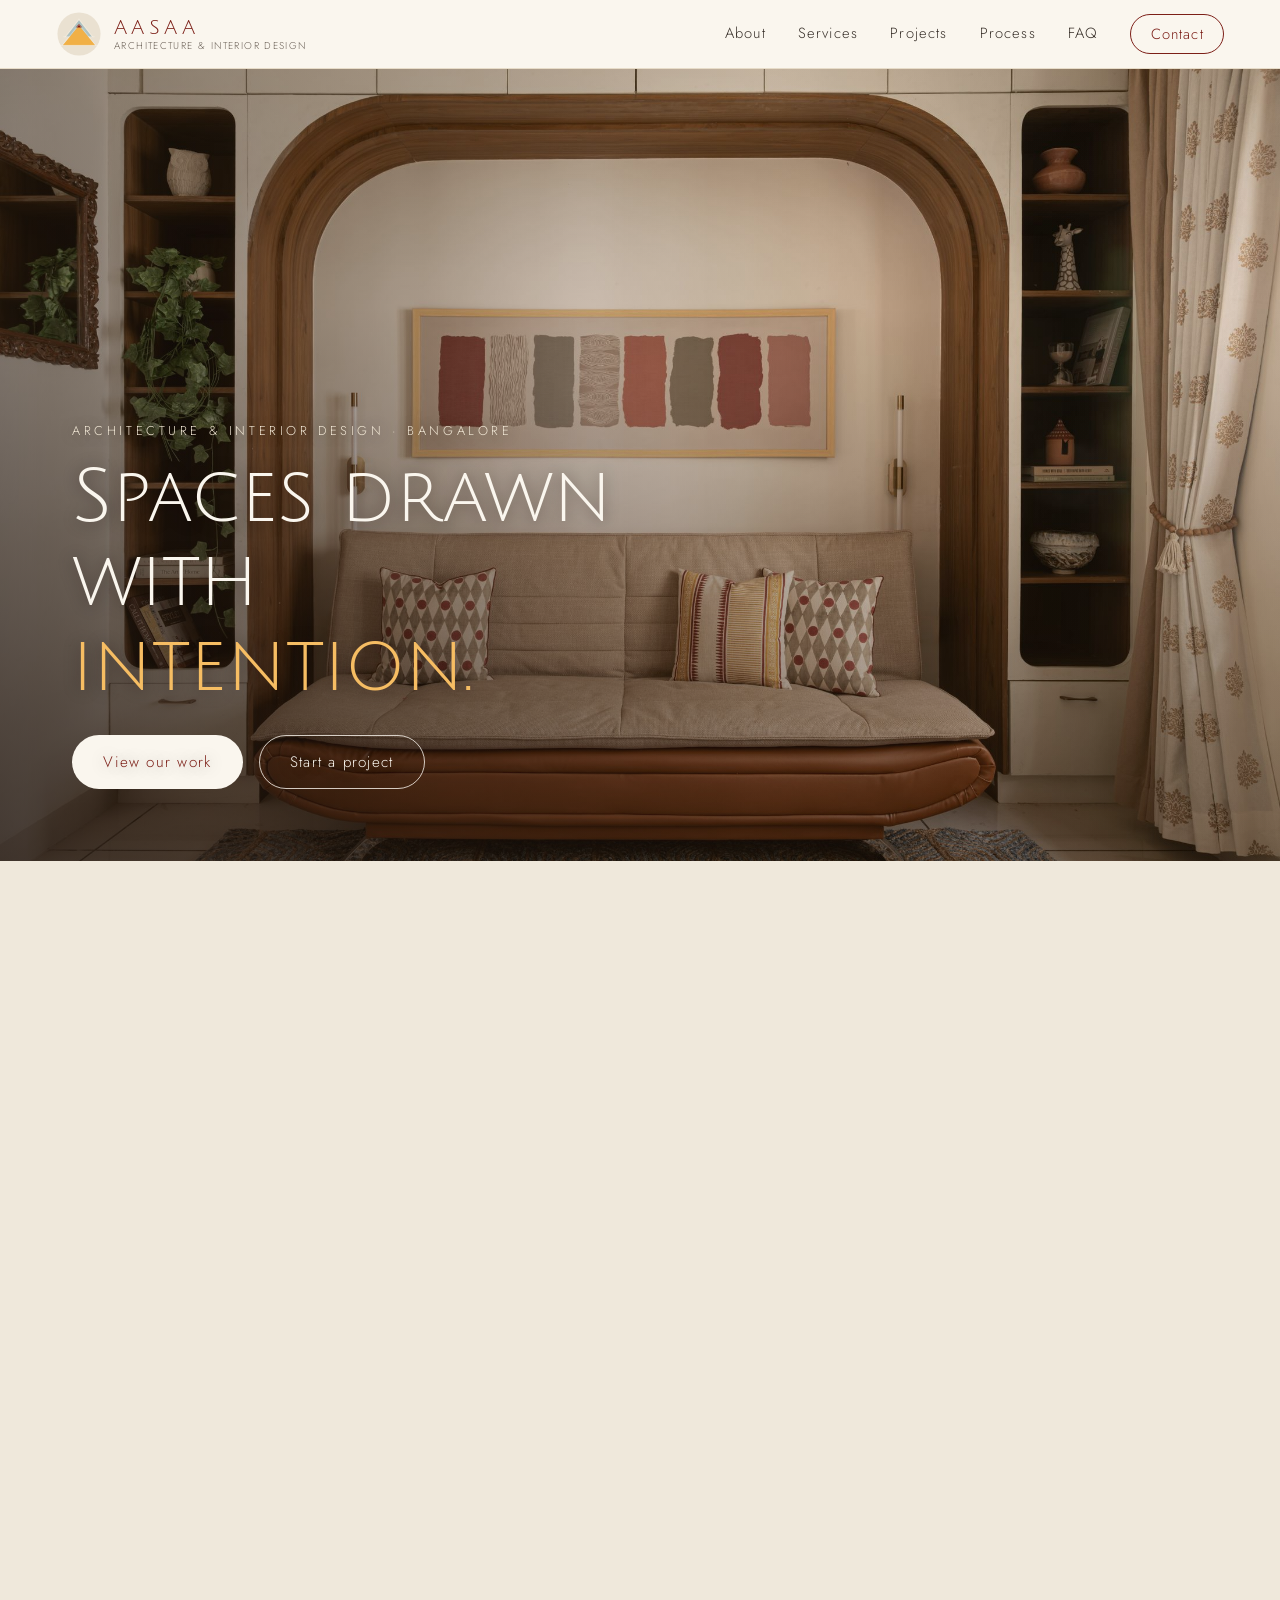
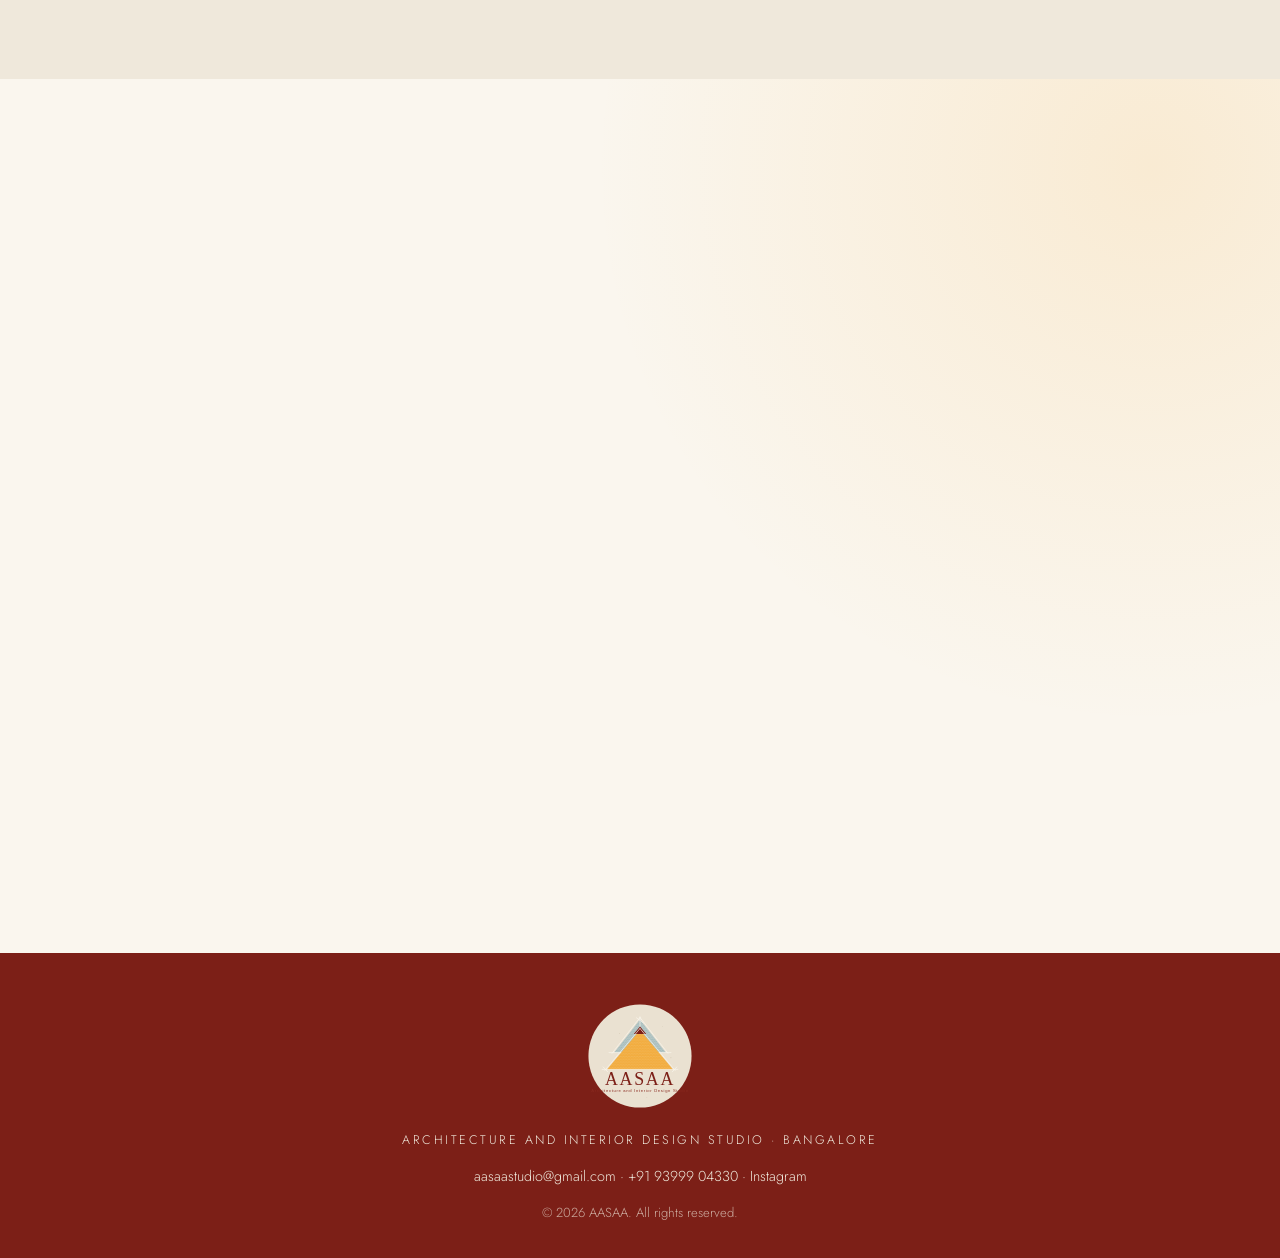
==== commit f51948b5: "Add FAQ section with structured data for SEO - New FAQ section answering high-intent local queries (" ====
--- a/index.html
+++ b/index.html
@@ -51,6 +51,44 @@
     "sameAs": ["https://www.instagram.com/aasaa_studio"]
   }
   </script>
+  <script type="application/ld+json">
+  {
+    "@context": "https://schema.org",
+    "@type": "FAQPage",
+    "mainEntity": [
+      {
+        "@type": "Question",
+        "name": "Where is AASAA located, and which areas do you work in?",
+        "acceptedAnswer": { "@type": "Answer", "text": "AASAA is a Bangalore-based architecture and interior design studio. We take on projects across Bengaluru and the surrounding region — apartments, independent homes, villas, offices and retail spaces. Working on something outside the city? Get in touch and we'll see how we can help." }
+      },
+      {
+        "@type": "Question",
+        "name": "Do you handle both architecture and interior design?",
+        "acceptedAnswer": { "@type": "Answer", "text": "Yes. AASAA works across both — from a building's structure and layout to the interiors, custom furniture and finishes. We believe architecture and interiors are best designed together, so many clients come to us for the full journey from concept to handover." }
+      },
+      {
+        "@type": "Question",
+        "name": "How much does interior design cost in Bangalore?",
+        "acceptedAnswer": { "@type": "Answer", "text": "Every project is different — cost depends on the size of the space, the scope (a full home versus a few rooms), the materials and the level of custom work. After an initial conversation and a site visit, we share a transparent estimate and a phased budget, so there are no surprises. Reach out for a quote tailored to your space." }
+      },
+      {
+        "@type": "Question",
+        "name": "What is turnkey interior execution?",
+        "acceptedAnswer": { "@type": "Answer", "text": "Turnkey means we take a project from design all the way to a finished, move-in-ready space — handling drawings, vendors, site supervision and quality control under one roof. You get a single point of contact and a finished home, instead of coordinating multiple contractors yourself." }
+      },
+      {
+        "@type": "Question",
+        "name": "How long does a full home interior take?",
+        "acceptedAnswer": { "@type": "Answer", "text": "As a rough guide, a full home interior usually takes around three to six months from design sign-off to handover, depending on the size and scope of the work. We share a clear timeline at the start of every project and keep you updated through each stage." }
+      },
+      {
+        "@type": "Question",
+        "name": "How do we get started with AASAA?",
+        "acceptedAnswer": { "@type": "Answer", "text": "Send us a note through the contact form on our website, or reach us on WhatsApp or email. We'll set up a conversation to understand your space, your brief and your budget — and take it from there." }
+      }
+    ]
+  }
+  </script>
   <link rel="icon" type="image/svg+xml" href="assets/mark.svg">
   <link rel="apple-touch-icon" href="assets/apple-touch-icon.png">
   <link rel="preload" href="assets/fonts/julius-sans-one.woff2" as="font" type="font/woff2" crossorigin>
@@ -75,6 +113,7 @@
       <a href="#services">Services</a>
       <a href="#projects">Projects</a>
       <a href="#process">Process</a>
+      <a href="#faq">FAQ</a>
       <a href="#contact" class="nav-cta">Contact</a>
     </nav>
     <button class="nav-toggle" id="navToggle" aria-label="Toggle menu" aria-expanded="false">
@@ -218,6 +257,42 @@
     </div>
   </section>
 
+  <!-- ======= FAQ ======= -->
+  <section class="section faq" id="faq">
+    <div class="section-inner">
+      <div class="section-head reveal">
+        <p class="eyebrow">Good to know</p>
+        <h2>Frequently asked questions</h2>
+      </div>
+      <div class="faq-list">
+        <details class="faq-item reveal">
+          <summary>Where is AASAA located, and which areas do you work in?</summary>
+          <div class="faq-a">AASAA is a Bangalore-based architecture and interior design studio. We take on projects across Bengaluru and the surrounding region — apartments, independent homes, villas, offices and retail spaces. Working on something outside the city? Get in touch and we'll see how we can help.</div>
+        </details>
+        <details class="faq-item reveal">
+          <summary>Do you handle both architecture and interior design?</summary>
+          <div class="faq-a">Yes. AASAA works across both — from a building's structure and layout to the interiors, custom furniture and finishes. We believe architecture and interiors are best designed together, so many clients come to us for the full journey from concept to handover.</div>
+        </details>
+        <details class="faq-item reveal">
+          <summary>How much does interior design cost in Bangalore?</summary>
+          <div class="faq-a">Every project is different — cost depends on the size of the space, the scope (a full home versus a few rooms), the materials and the level of custom work. After an initial conversation and a site visit, we share a transparent estimate and a phased budget, so there are no surprises. Reach out for a quote tailored to your space.</div>
+        </details>
+        <details class="faq-item reveal">
+          <summary>What is turnkey interior execution?</summary>
+          <div class="faq-a">Turnkey means we take a project from design all the way to a finished, move-in-ready space — handling drawings, vendors, site supervision and quality control under one roof. You get a single point of contact and a finished home, instead of coordinating multiple contractors yourself.</div>
+        </details>
+        <details class="faq-item reveal">
+          <summary>How long does a full home interior take?</summary>
+          <div class="faq-a">As a rough guide, a full home interior usually takes around three to six months from design sign-off to handover, depending on the size and scope of the work. We share a clear timeline at the start of every project and keep you updated through each stage.</div>
+        </details>
+        <details class="faq-item reveal">
+          <summary>How do we get started?</summary>
+          <div class="faq-a">Send us a note through the contact form below, or reach us on WhatsApp or email. We'll set up a conversation to understand your space, your brief and your budget — and take it from there.</div>
+        </details>
+      </div>
+    </div>
+  </section>
+
   <!-- ======= Contact ======= -->
   <section class="section contact" id="contact">
     <div class="section-inner split">
--- a/css/style.css
+++ b/css/style.css
@@ -268,6 +268,41 @@
 .step-num { font-family: var(--font-display); font-size: 1.6rem; color: var(--cream-deep); display: block; margin-bottom: 0.4rem; }
 .steps h3 { font-size: 1rem; letter-spacing: 0.1em; margin-bottom: 0.5rem; }
 .steps p { font-size: 0.93rem; color: var(--ink-soft); }
+
+/* ================= FAQ ================= */
+.faq { background: var(--cream); }
+.faq-list { max-width: 48rem; margin: 0 auto; display: grid; gap: 0.8rem; }
+.faq-item {
+  background: var(--paper);
+  border: 1px solid var(--cream-deep);
+  border-radius: var(--radius);
+  overflow: hidden;
+}
+.faq-item summary {
+  cursor: pointer;
+  padding: 1.15rem 1.35rem;
+  font-family: var(--font-display);
+  font-size: 1.05rem;
+  letter-spacing: 0.01em;
+  color: var(--ink);
+  list-style: none;
+  display: flex;
+  justify-content: space-between;
+  align-items: center;
+  gap: 1rem;
+}
+.faq-item summary::-webkit-details-marker { display: none; }
+.faq-item summary::after {
+  content: "+";
+  color: var(--maroon);
+  font-size: 1.5rem;
+  line-height: 1;
+  flex-shrink: 0;
+  transition: transform 0.25s ease;
+}
+.faq-item[open] summary::after { transform: rotate(45deg); }
+.faq-item summary:hover { color: var(--maroon); }
+.faq-a { padding: 0 1.35rem 1.25rem; color: var(--ink-soft); }
 
 /* ================= Contact ================= */
 .contact {
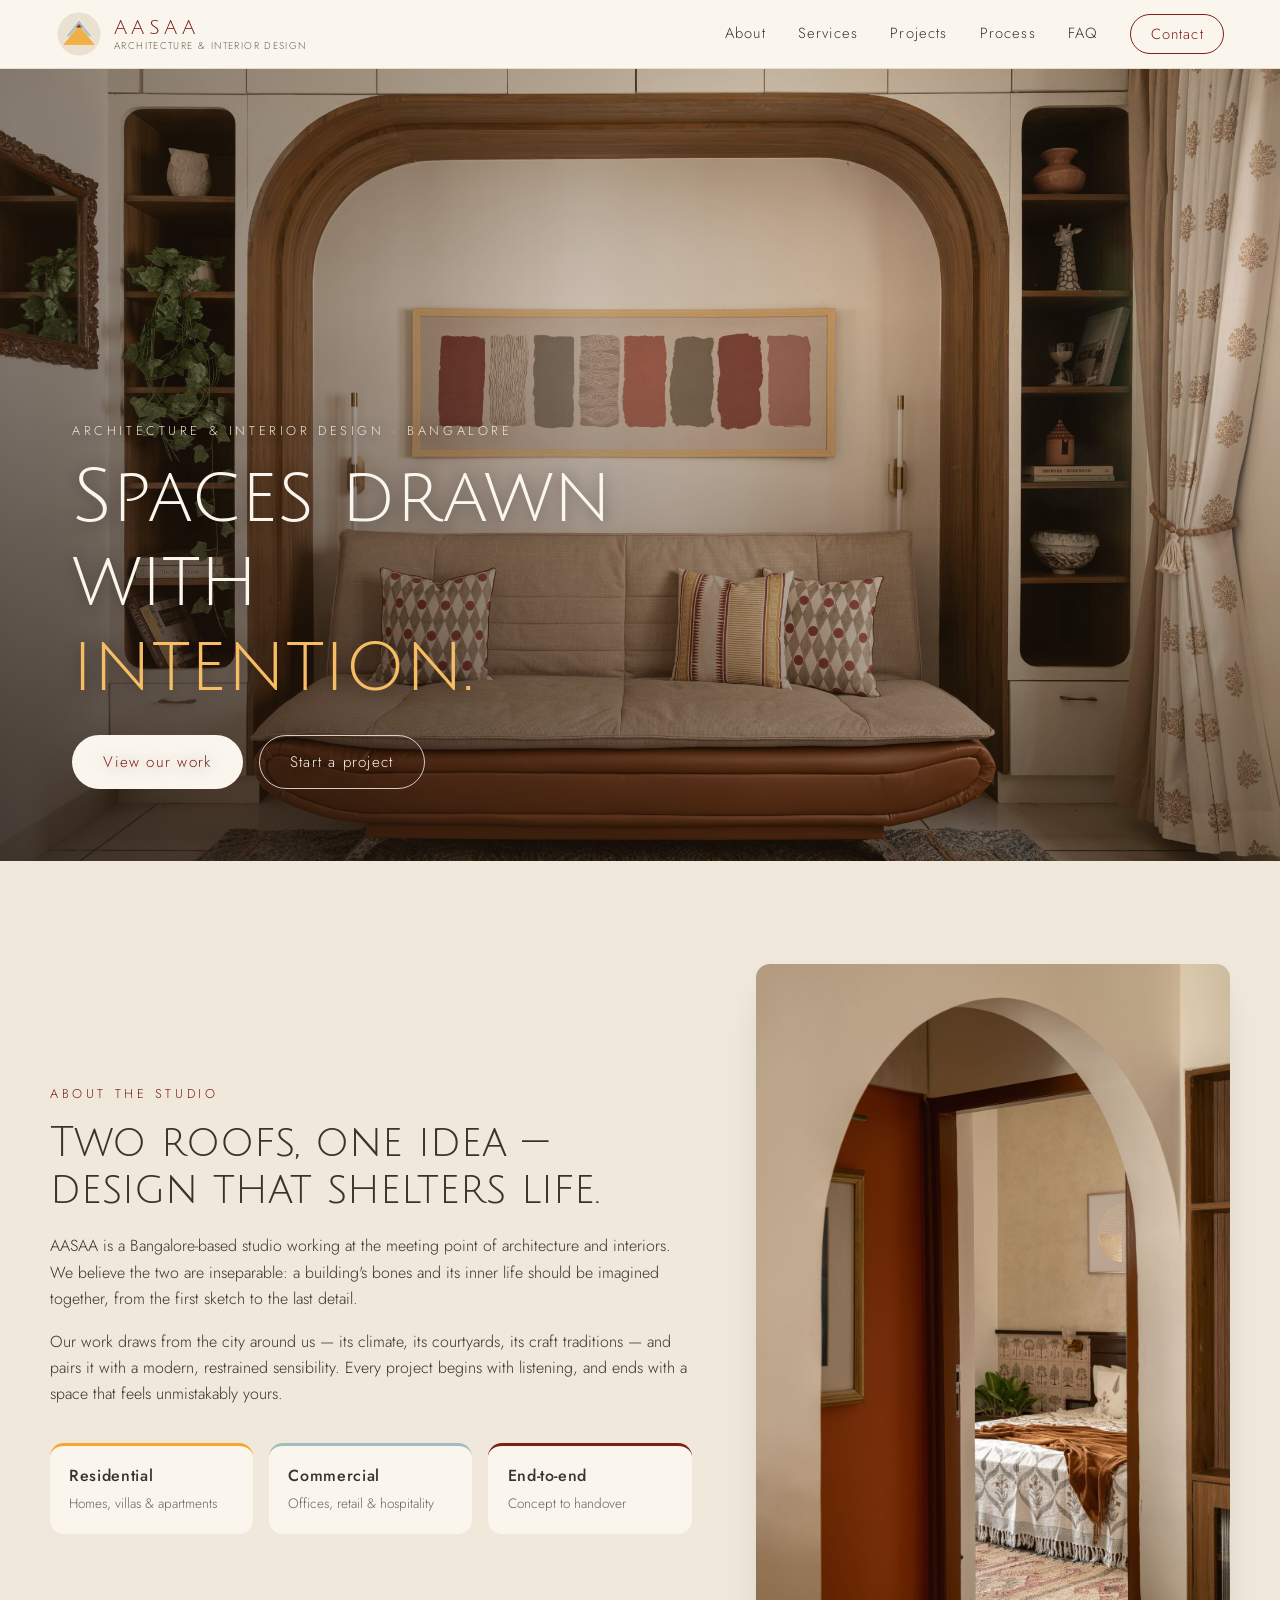
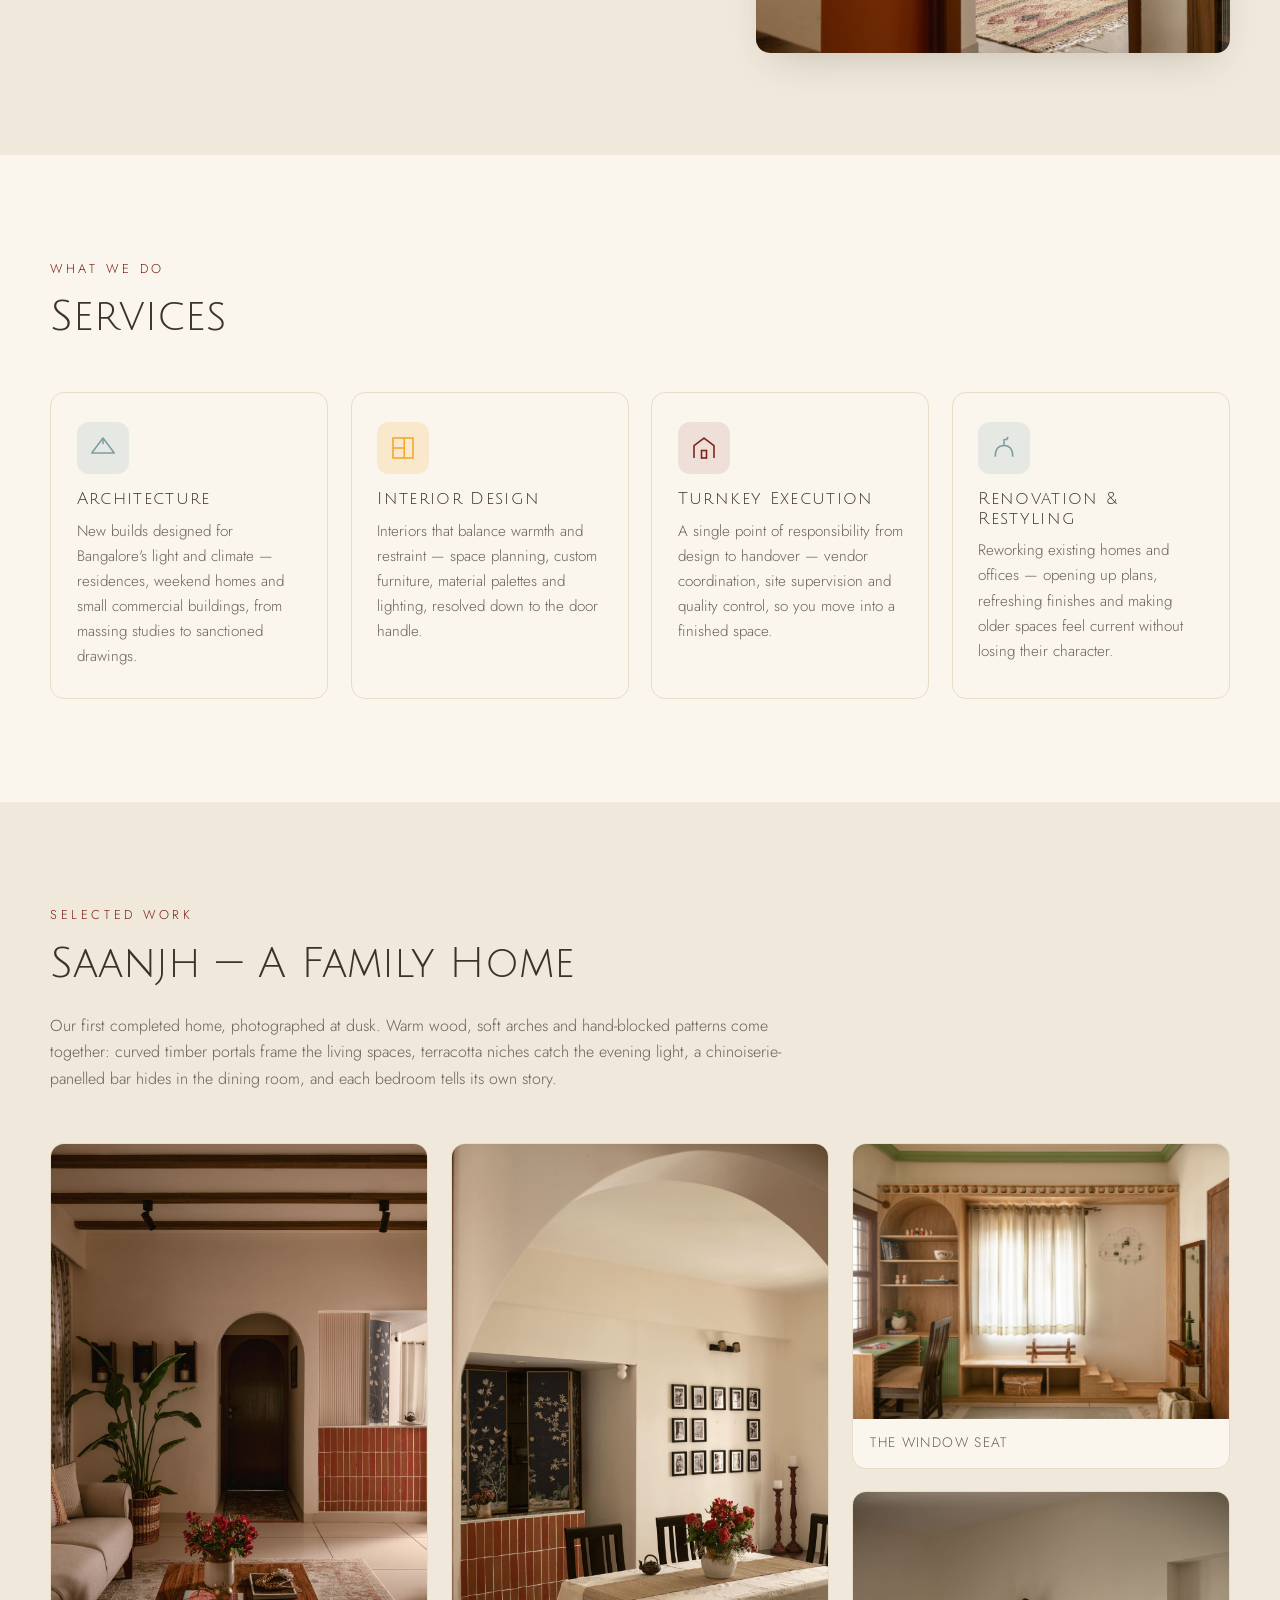
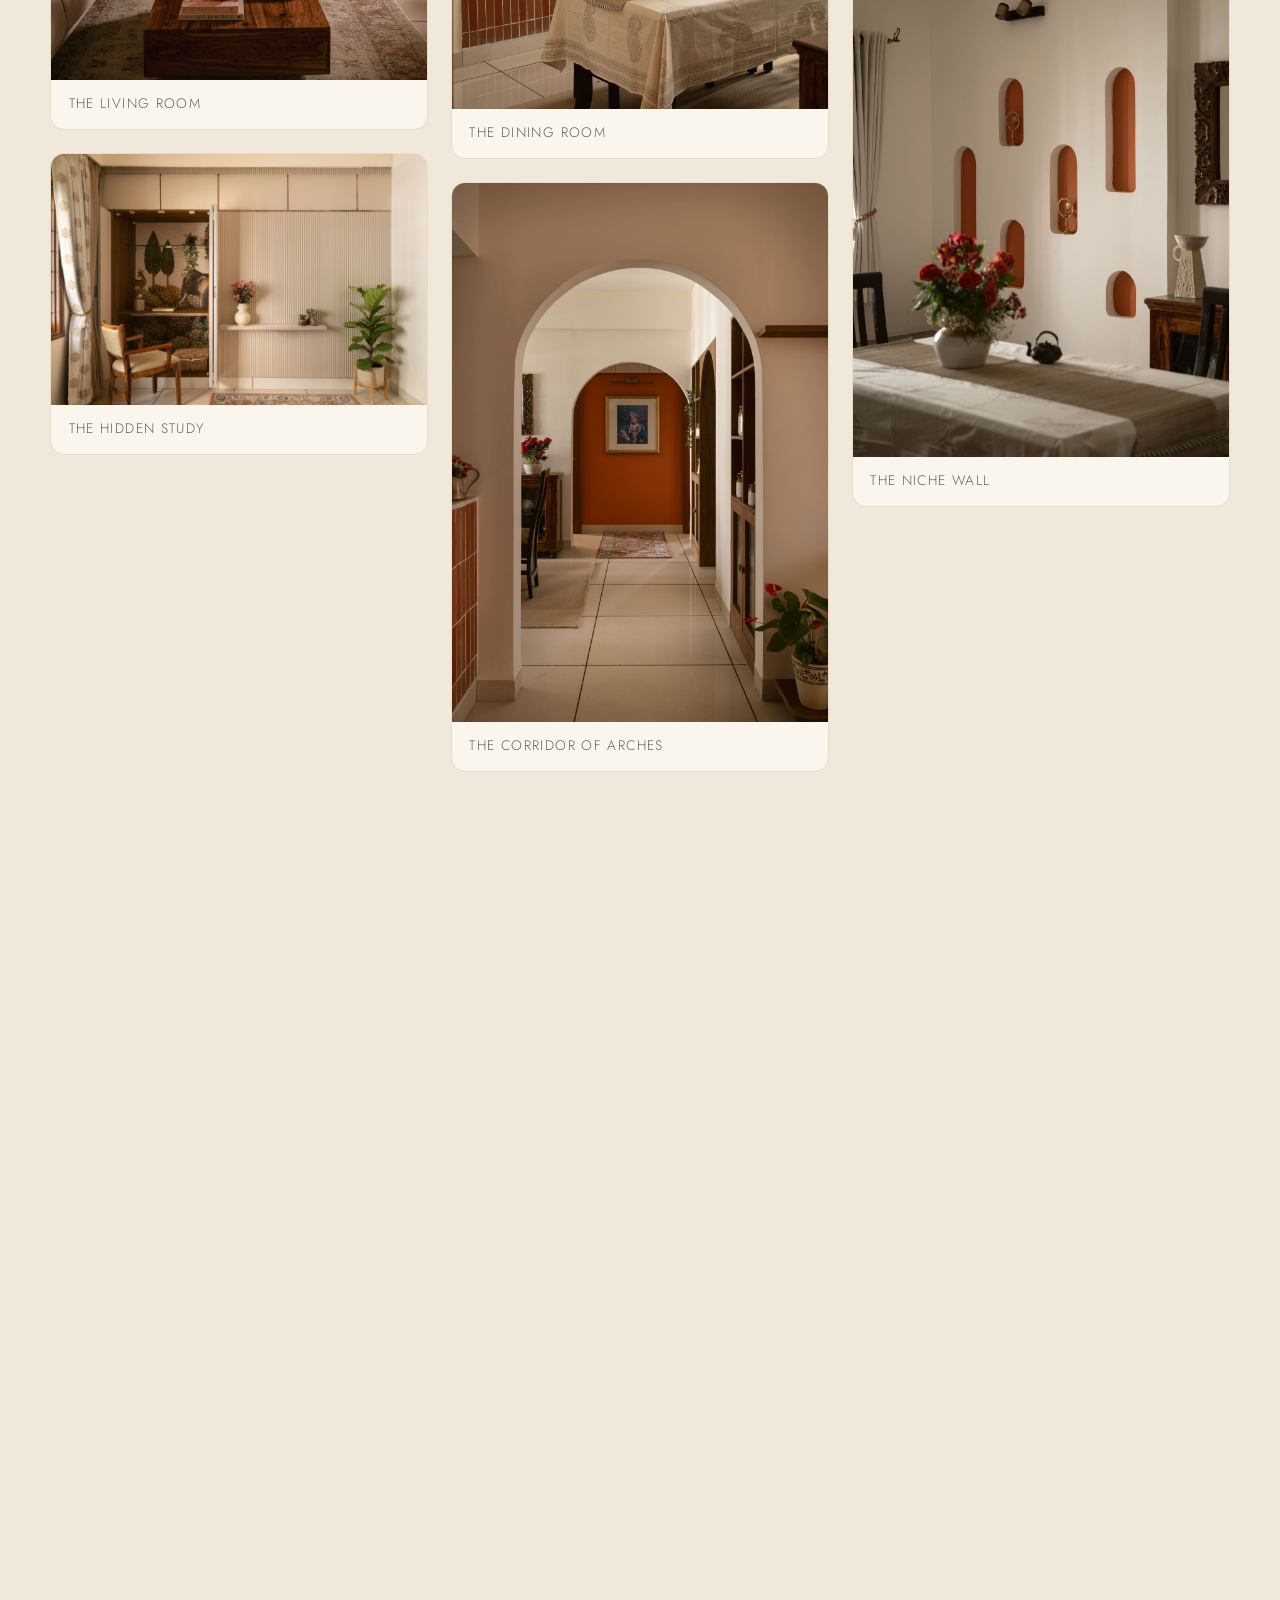
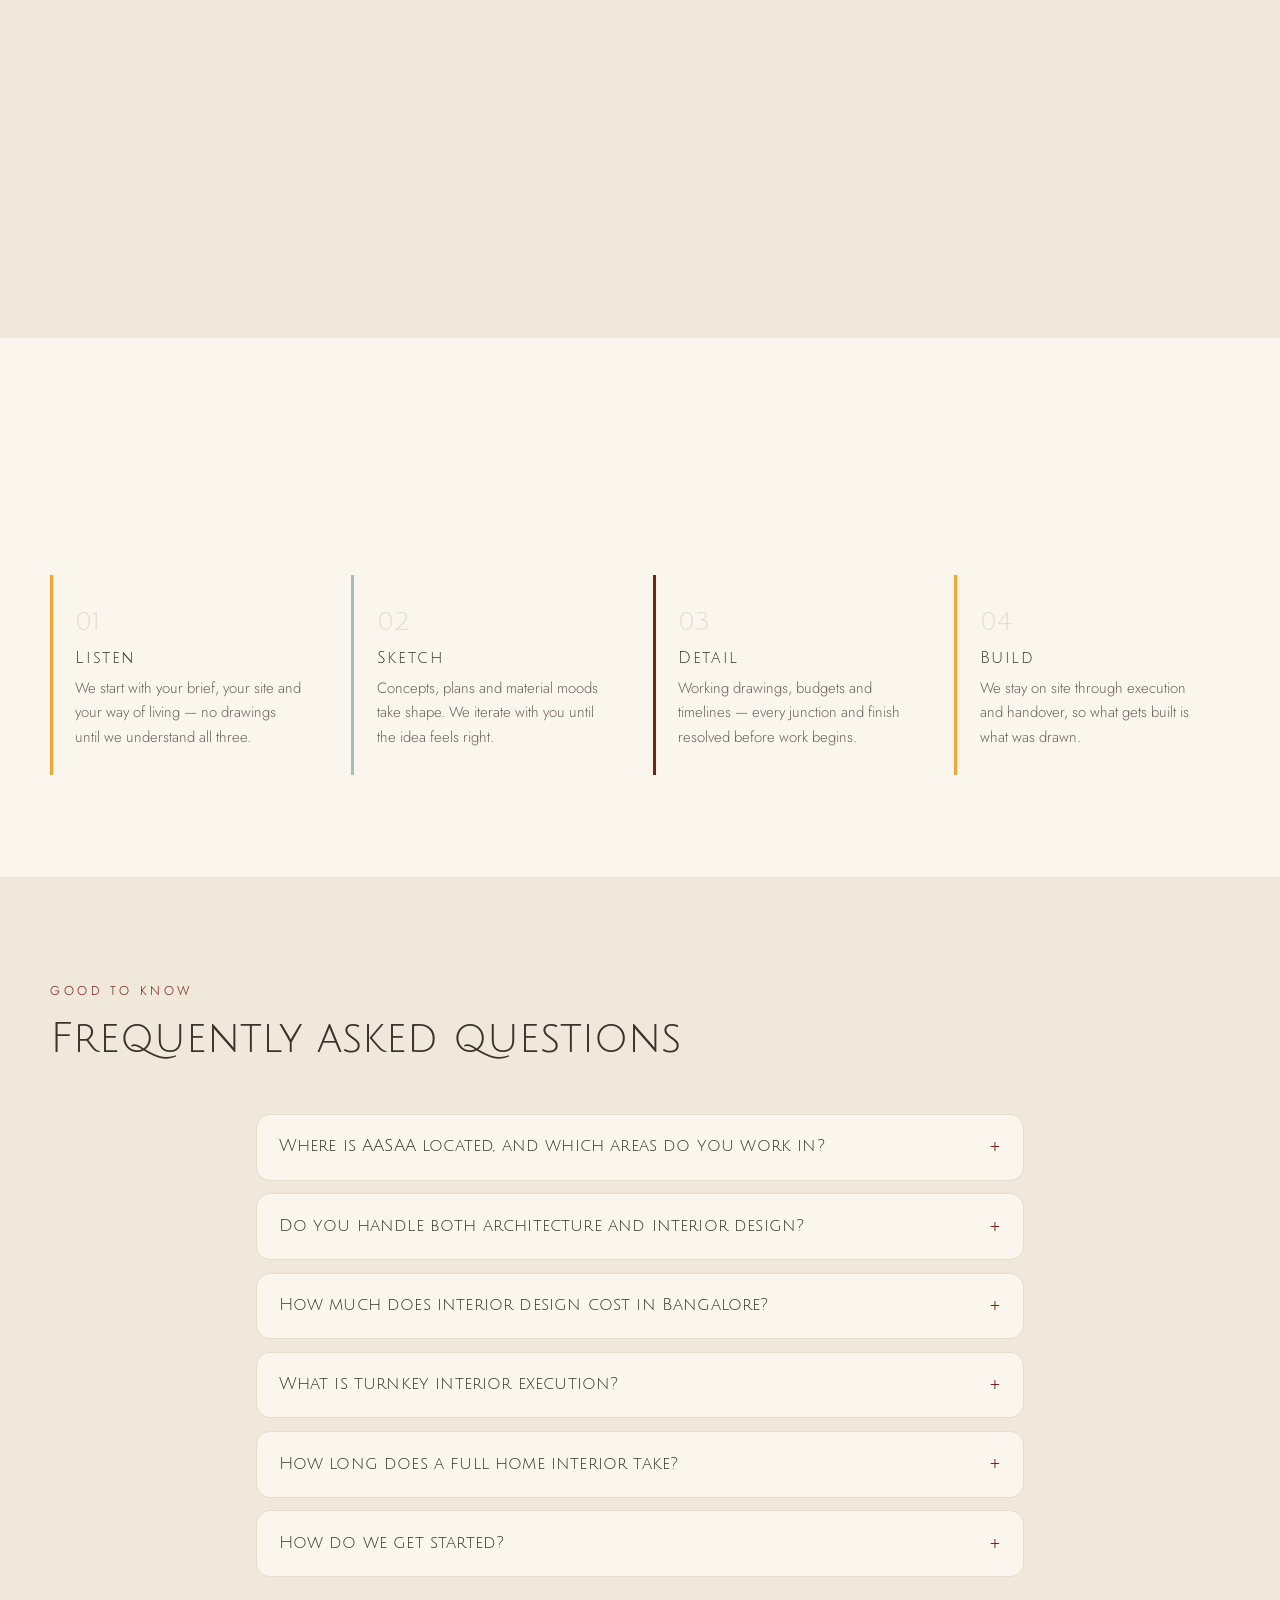
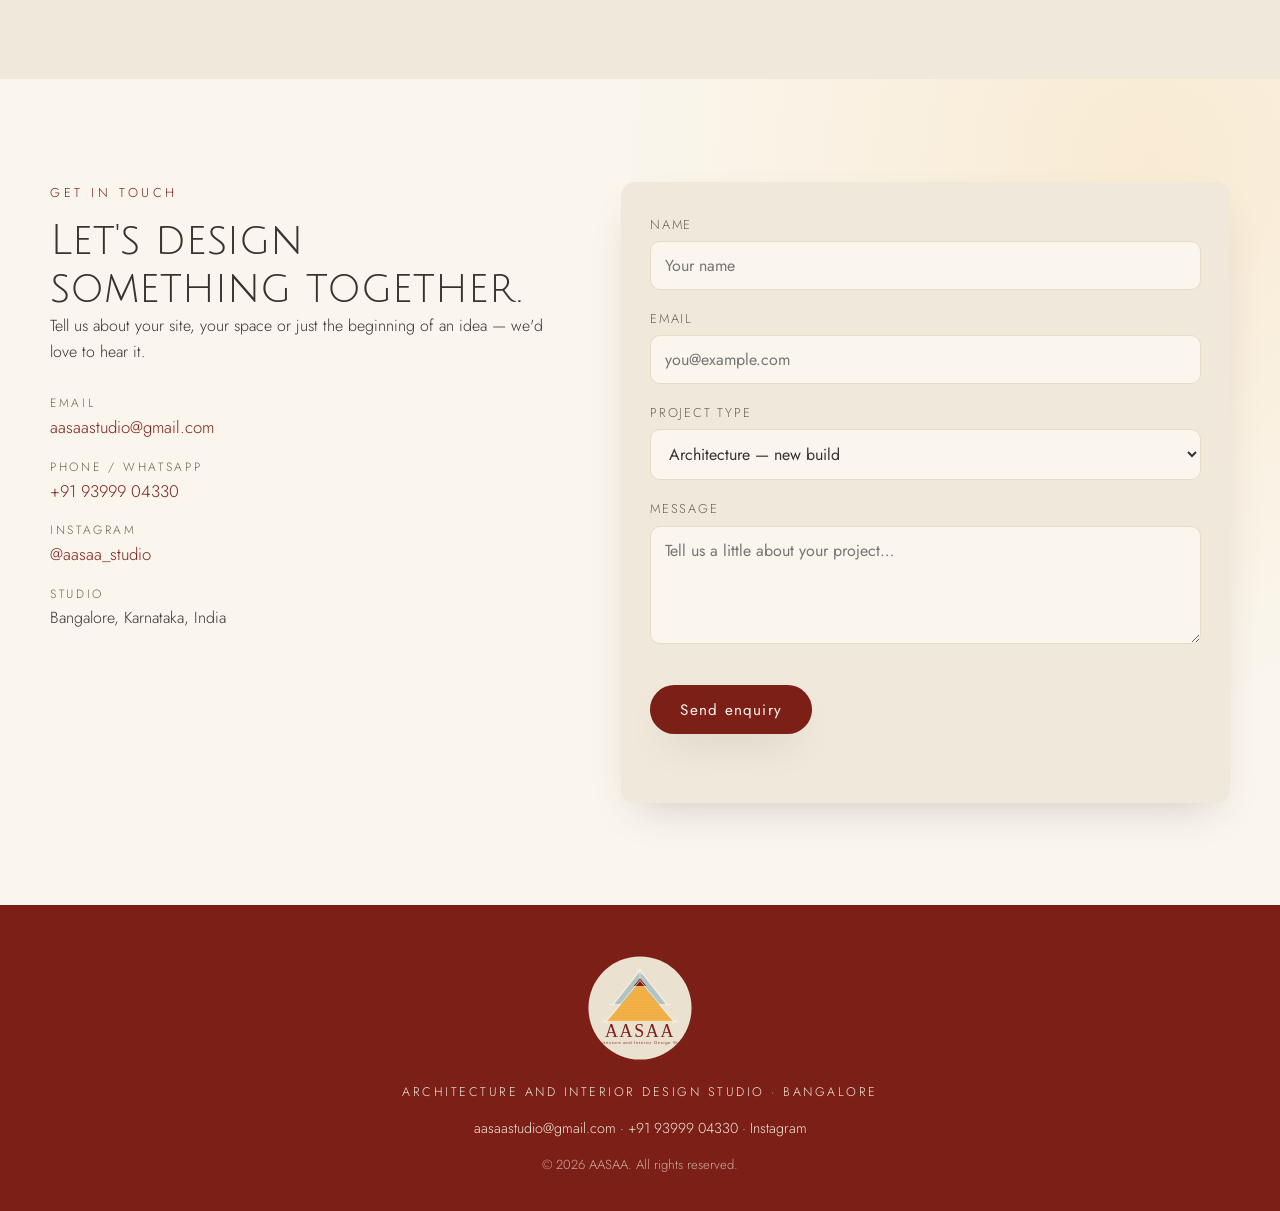
==== commit 9b75f12c: "Add Google reCAPTCHA v2 checkbox to enquiry form Replace the simple tickbox with Google's "I'm not a" ====
--- a/index.html
+++ b/index.html
@@ -3,7 +3,7 @@
 <head>
   <meta charset="UTF-8">
   <meta name="viewport" content="width=device-width, initial-scale=1.0">
-  <meta http-equiv="Content-Security-Policy" content="default-src 'self'; base-uri 'self'; object-src 'none'; img-src 'self' data:; style-src 'self'; font-src 'self'; script-src 'self'; connect-src 'self' https://api.web3forms.com; form-action 'self' https://api.web3forms.com; upgrade-insecure-requests">
+  <meta http-equiv="Content-Security-Policy" content="default-src 'self'; base-uri 'self'; object-src 'none'; img-src 'self' data: https://www.gstatic.com https://www.google.com; style-src 'self' 'unsafe-inline'; font-src 'self'; script-src 'self' https://www.google.com https://www.gstatic.com; frame-src https://www.google.com; connect-src 'self' https://api.web3forms.com; form-action 'self' https://api.web3forms.com; upgrade-insecure-requests">
   <meta name="referrer" content="strict-origin-when-cross-origin">
   <title>AASAA — Architecture &amp; Interior Design Studio in Bangalore</title>
   <meta name="description" content="AASAA is a Bangalore-based architecture and interior design studio. We design warm, story-rich homes, apartments and workspaces end to end — architecture, interiors, turnkey execution and renovation.">
@@ -324,10 +324,7 @@
           </select>
         </label>
         <label>Message<textarea name="message" rows="4" placeholder="Tell us a little about your project…"></textarea></label>
-        <label class="robot-check">
-          <input type="checkbox" id="notRobot" required>
-          <span>I'm not a robot</span>
-        </label>
+        <div class="g-recaptcha" data-sitekey="6LfT-FotAAAAAEelG8kY0GiUfVtxJ41qL56GbWab"></div>
         <button type="submit" class="btn btn-primary">Send enquiry</button>
         <p class="form-status" id="formStatus" role="status" aria-live="polite"></p>
       </form>
@@ -348,6 +345,7 @@
     <p class="footer-copy">© <span id="year"></span> AASAA. All rights reserved.</p>
   </footer>
 
+  <script src="https://www.google.com/recaptcha/api.js" async defer></script>
   <script src="js/main.js"></script>
 </body>
 </html>
--- a/css/style.css
+++ b/css/style.css
@@ -357,13 +357,7 @@
 }
 .contact-form .btn { justify-self: start; border: 0; font-family: var(--font-body); }
 .honeypot { position: absolute; left: -9999px; width: 1px; height: 1px; opacity: 0; }
-.contact-form .robot-check {
-  display: flex; flex-direction: row; align-items: center; gap: 0.7rem;
-  text-transform: none; letter-spacing: normal; font-size: 0.95rem; color: var(--ink);
-  background: var(--paper); border: 1px solid var(--cream-deep); border-radius: 10px;
-  padding: 0.85rem 1rem; cursor: pointer; width: fit-content;
-}
-.robot-check input { width: 20px; height: 20px; accent-color: var(--maroon); cursor: pointer; margin: 0; }
+.g-recaptcha { margin: 0.2rem 0; }
 .form-status { min-height: 1.3em; font-size: 0.9rem; margin: 0; }
 .form-status.ok { color: var(--blue-deep); }
 .form-status.err { color: var(--maroon); }
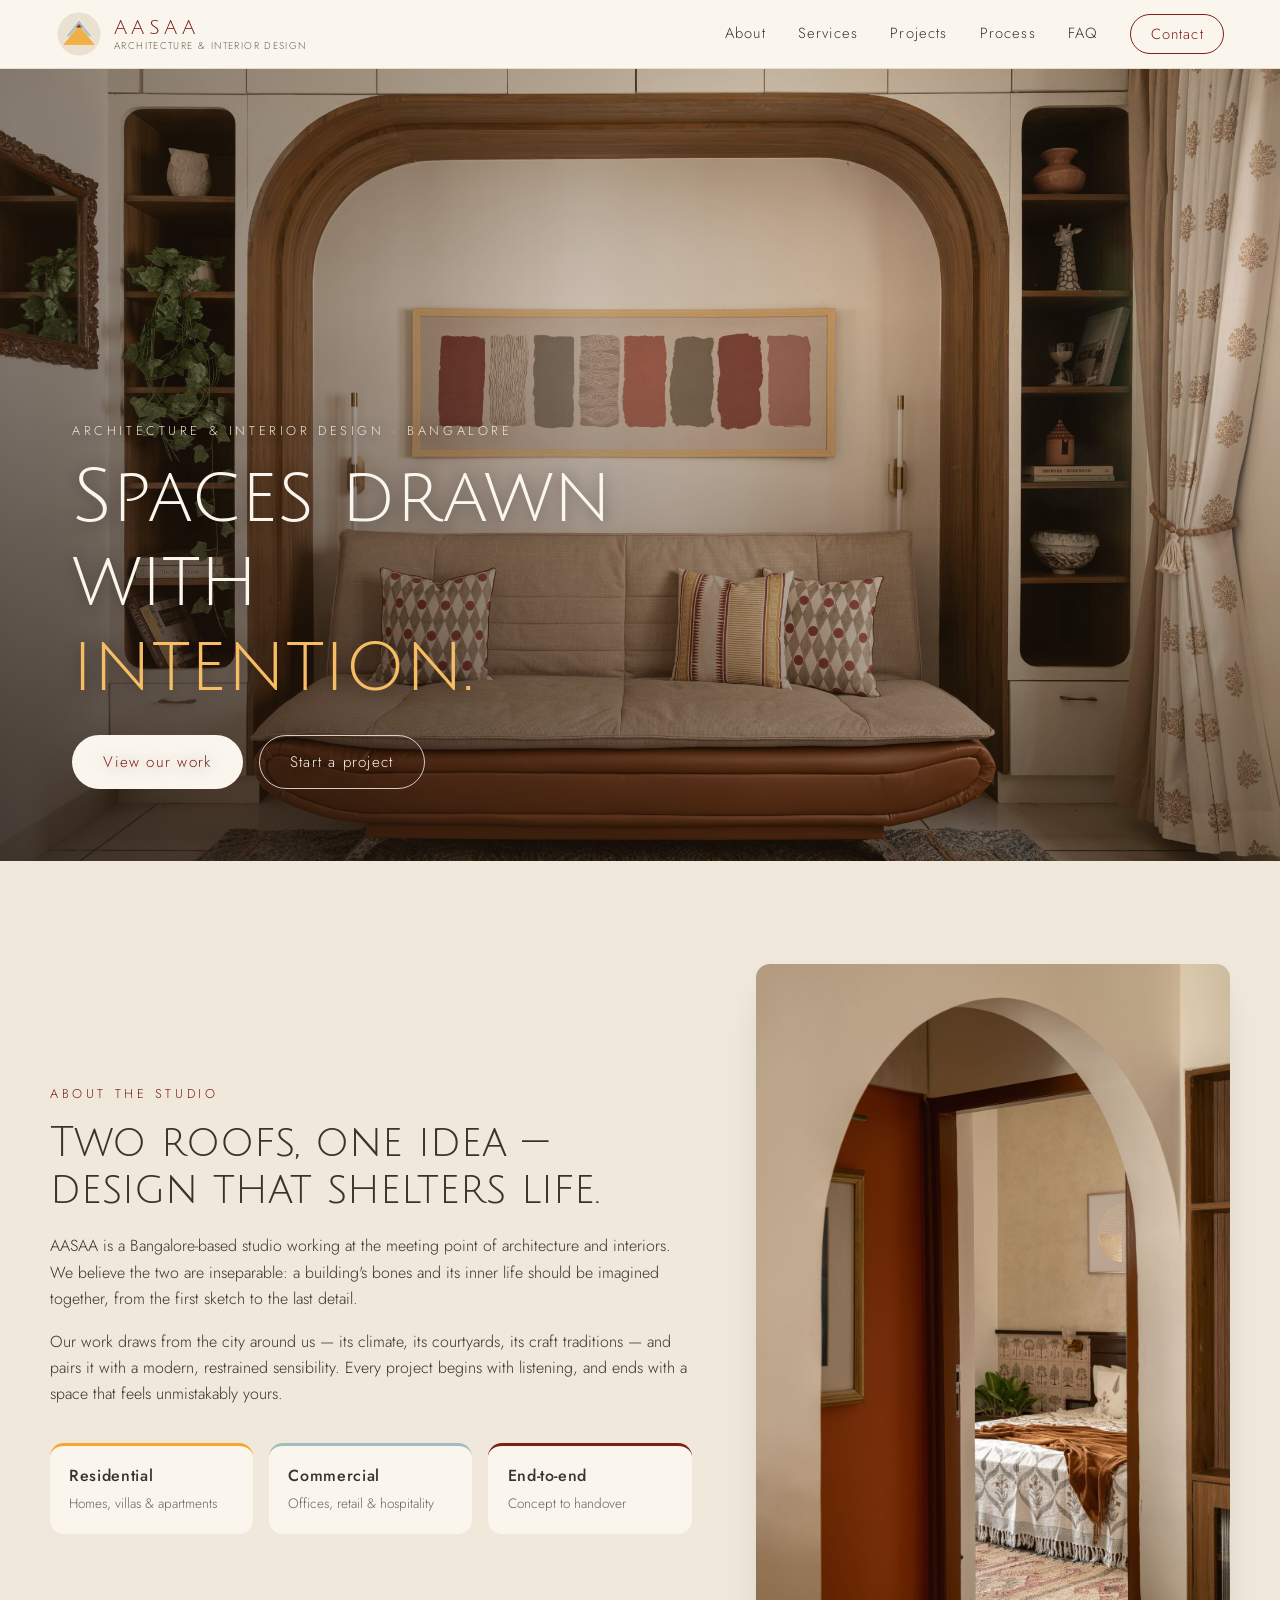
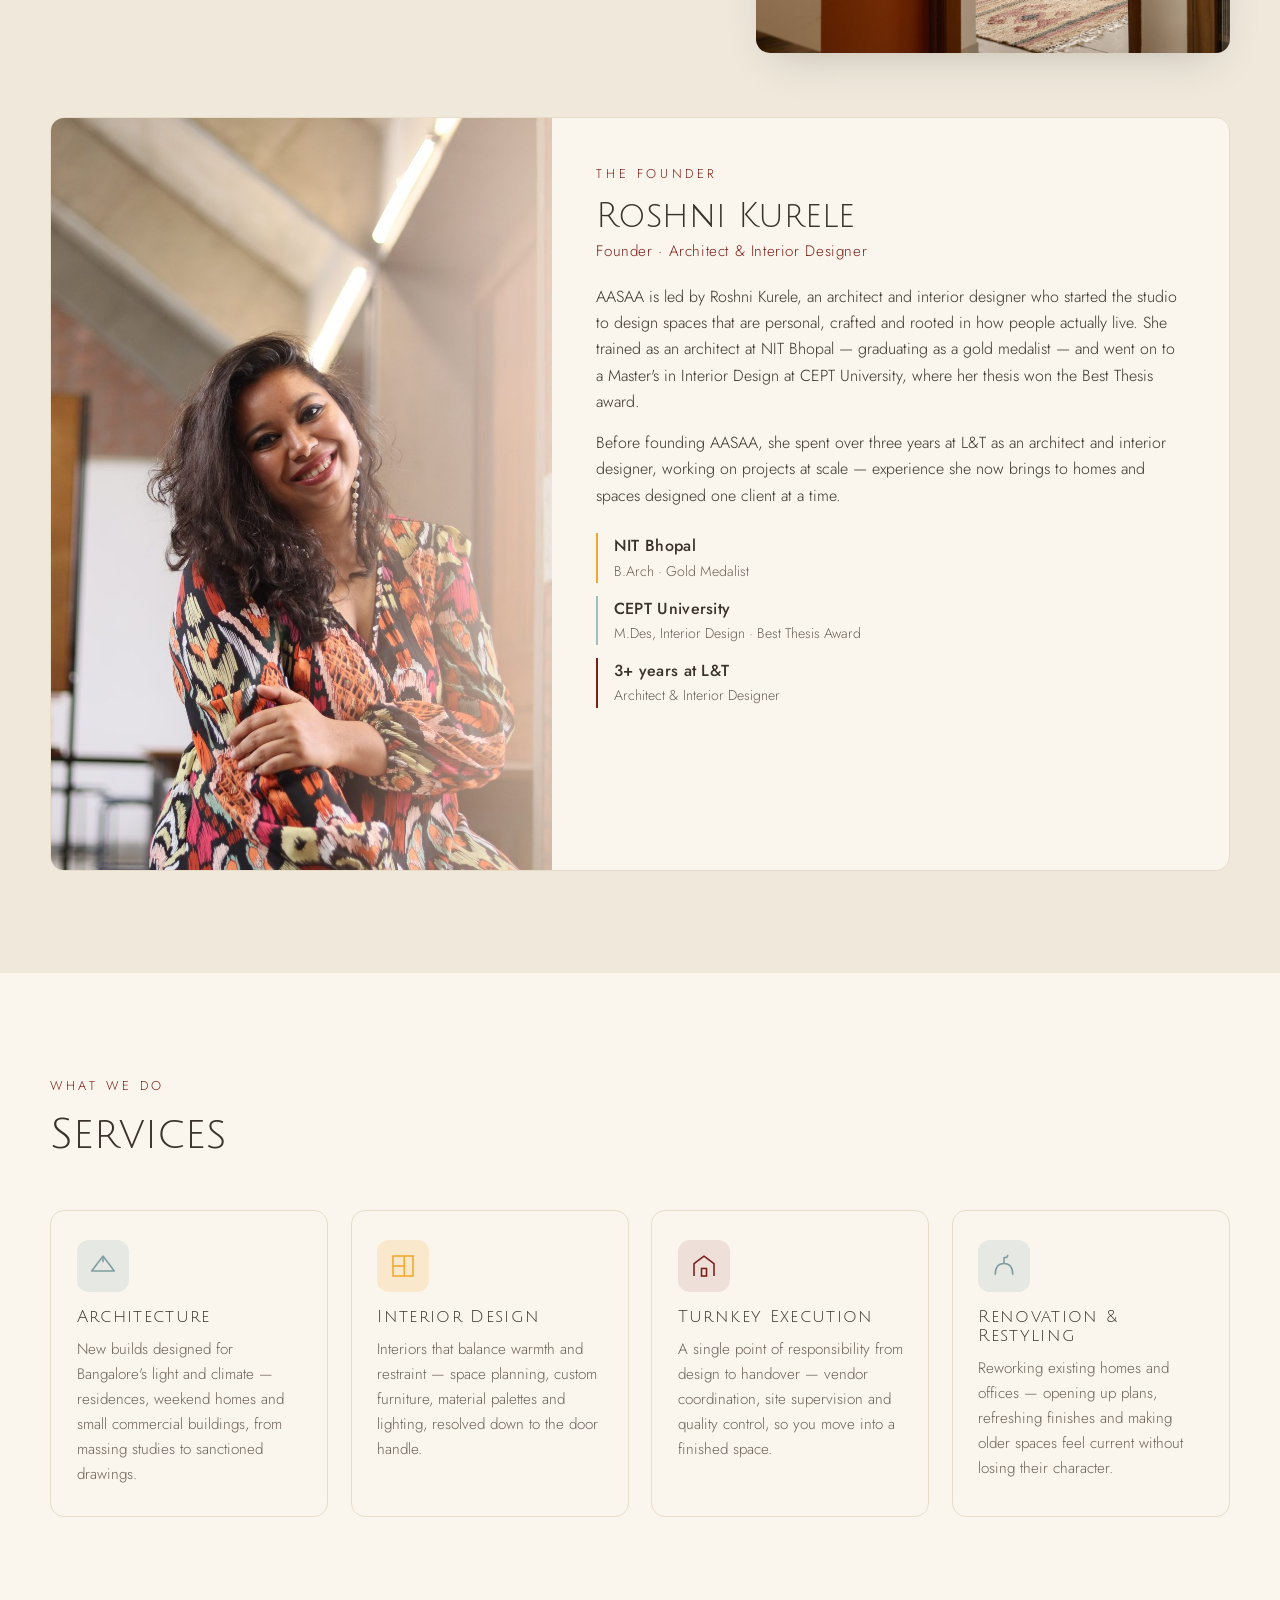
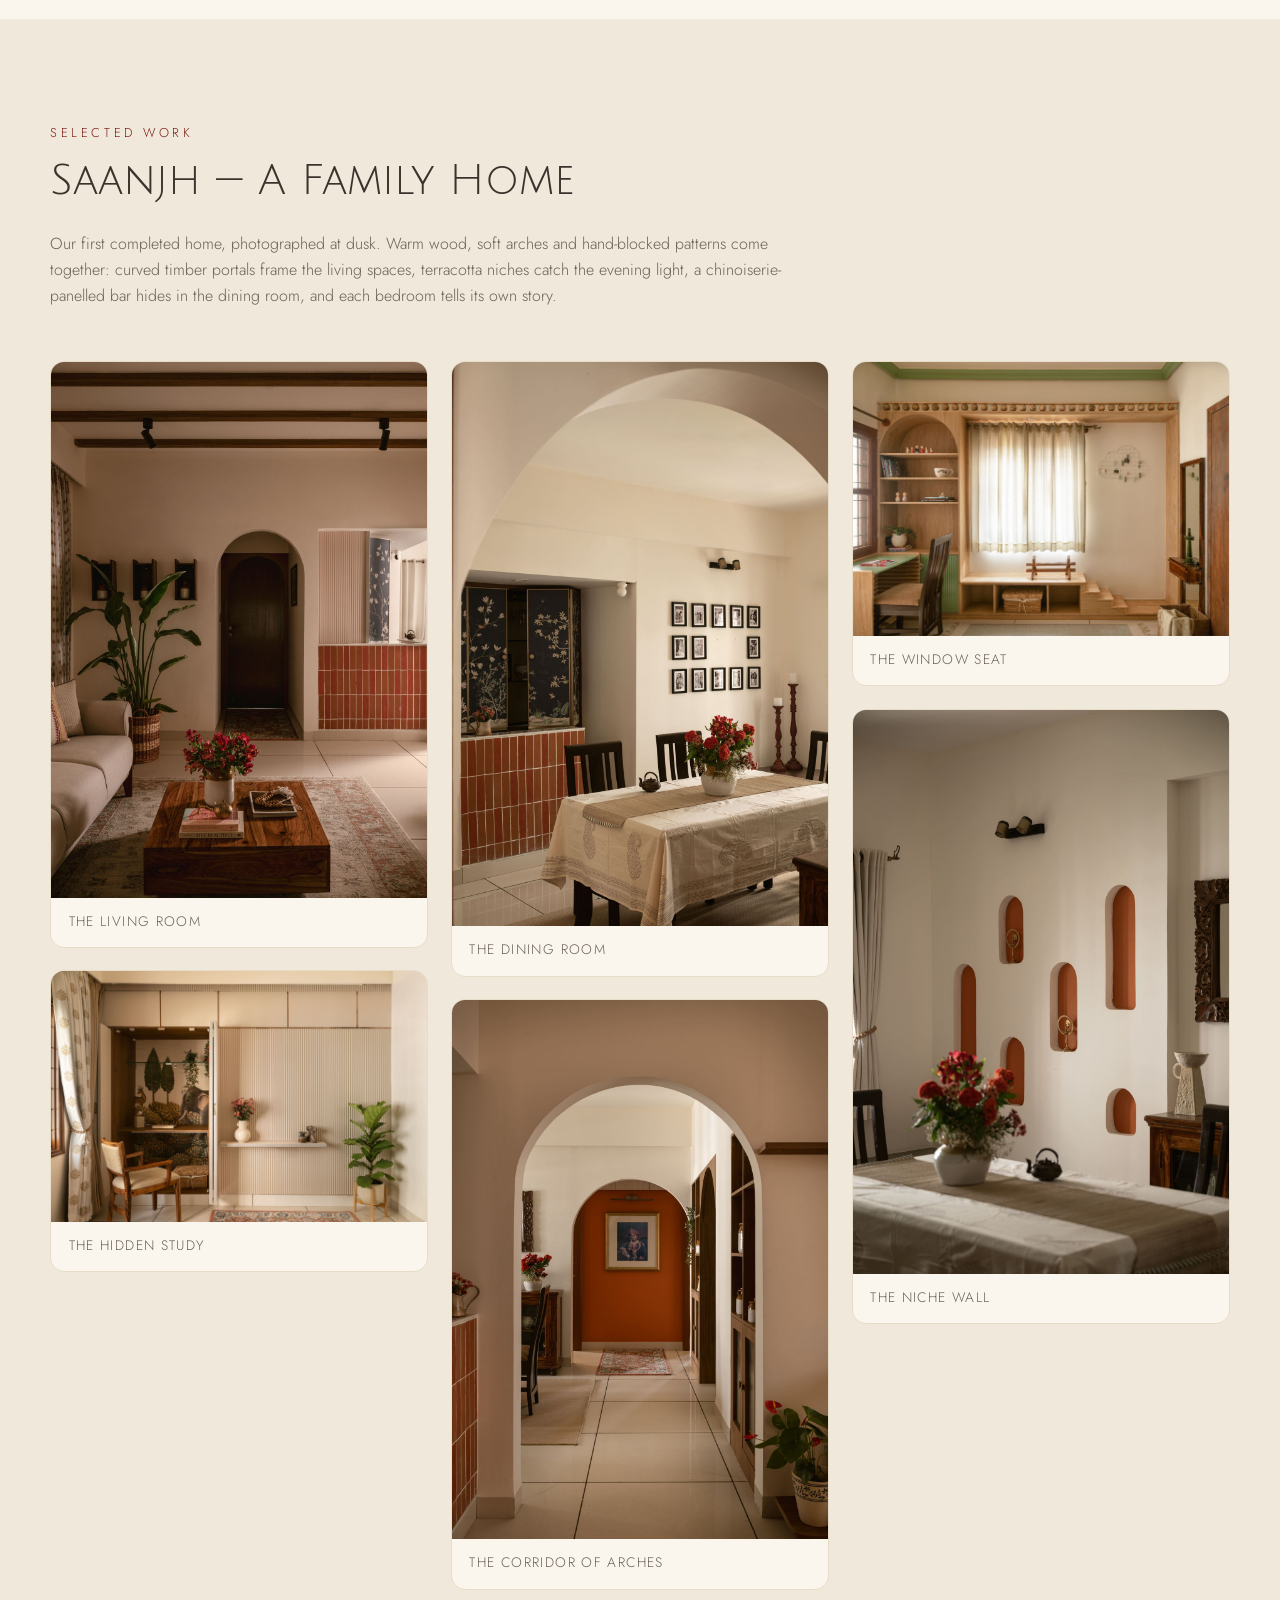
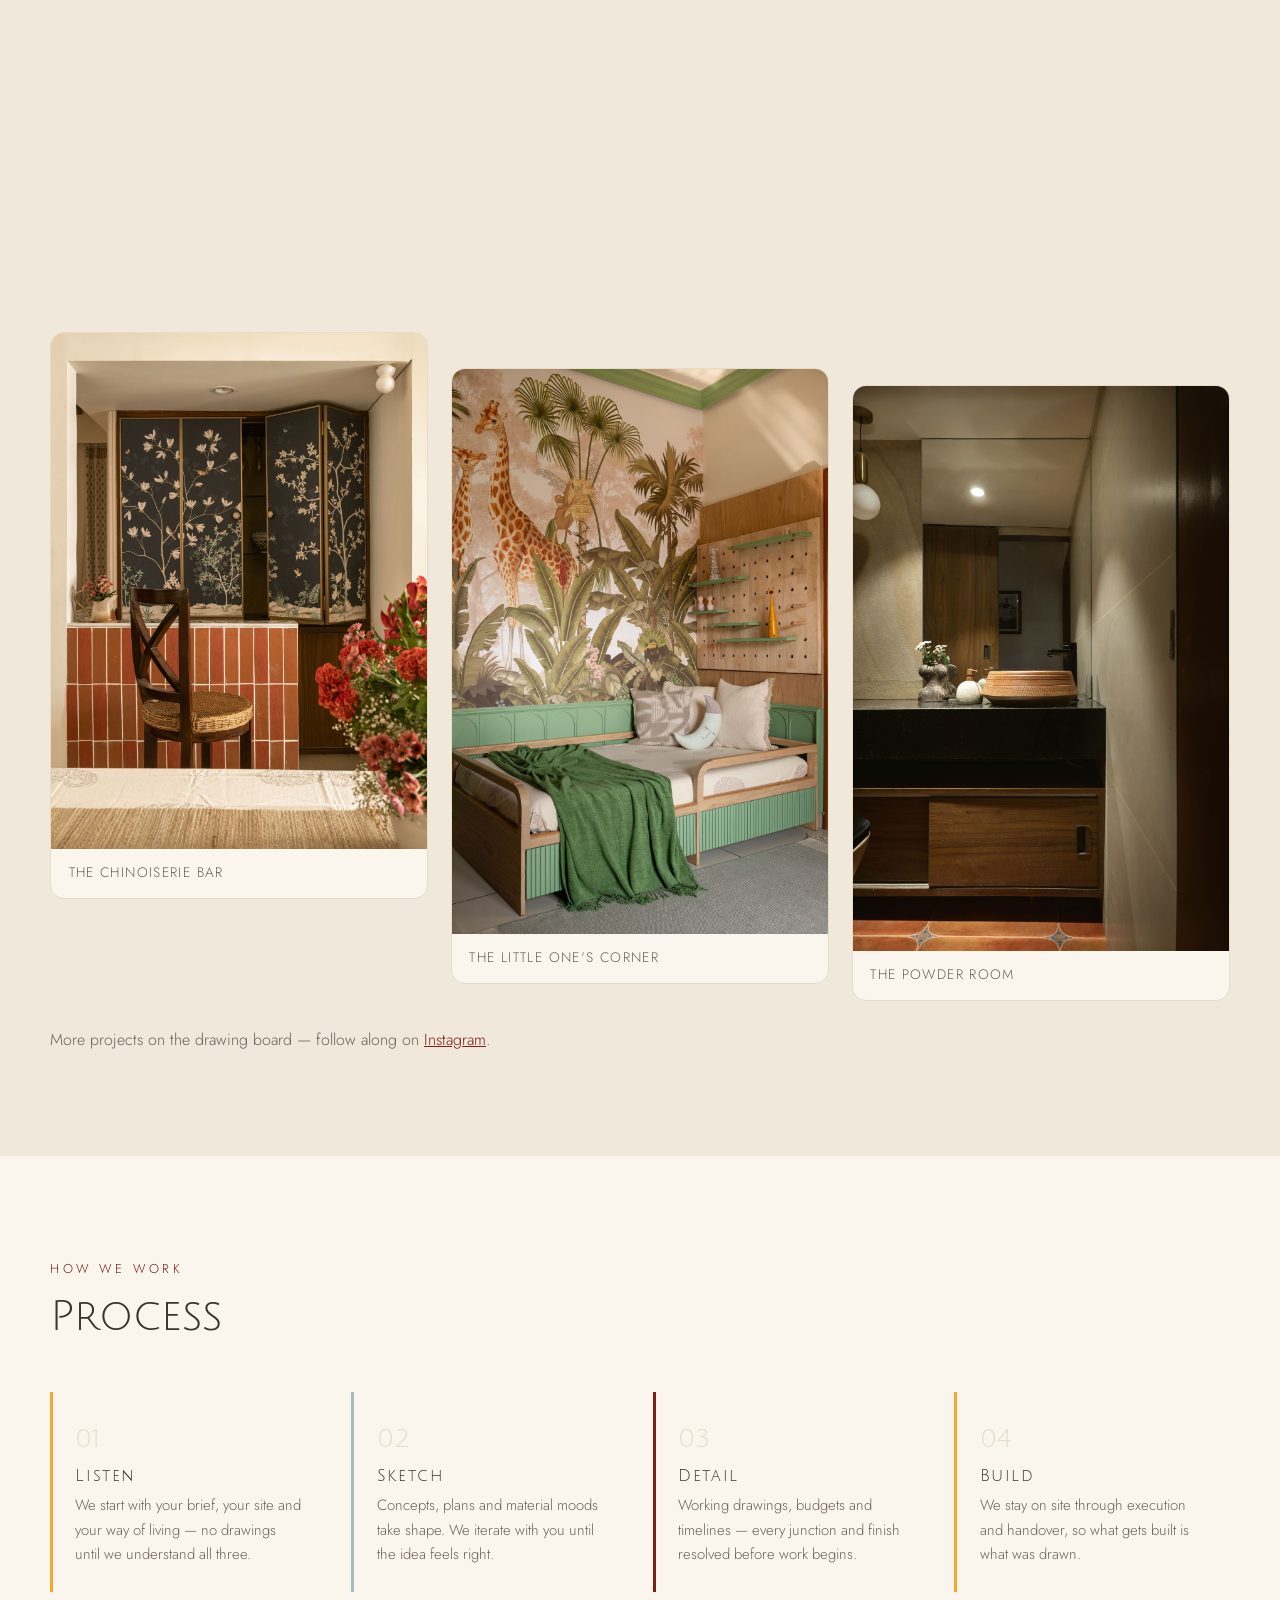
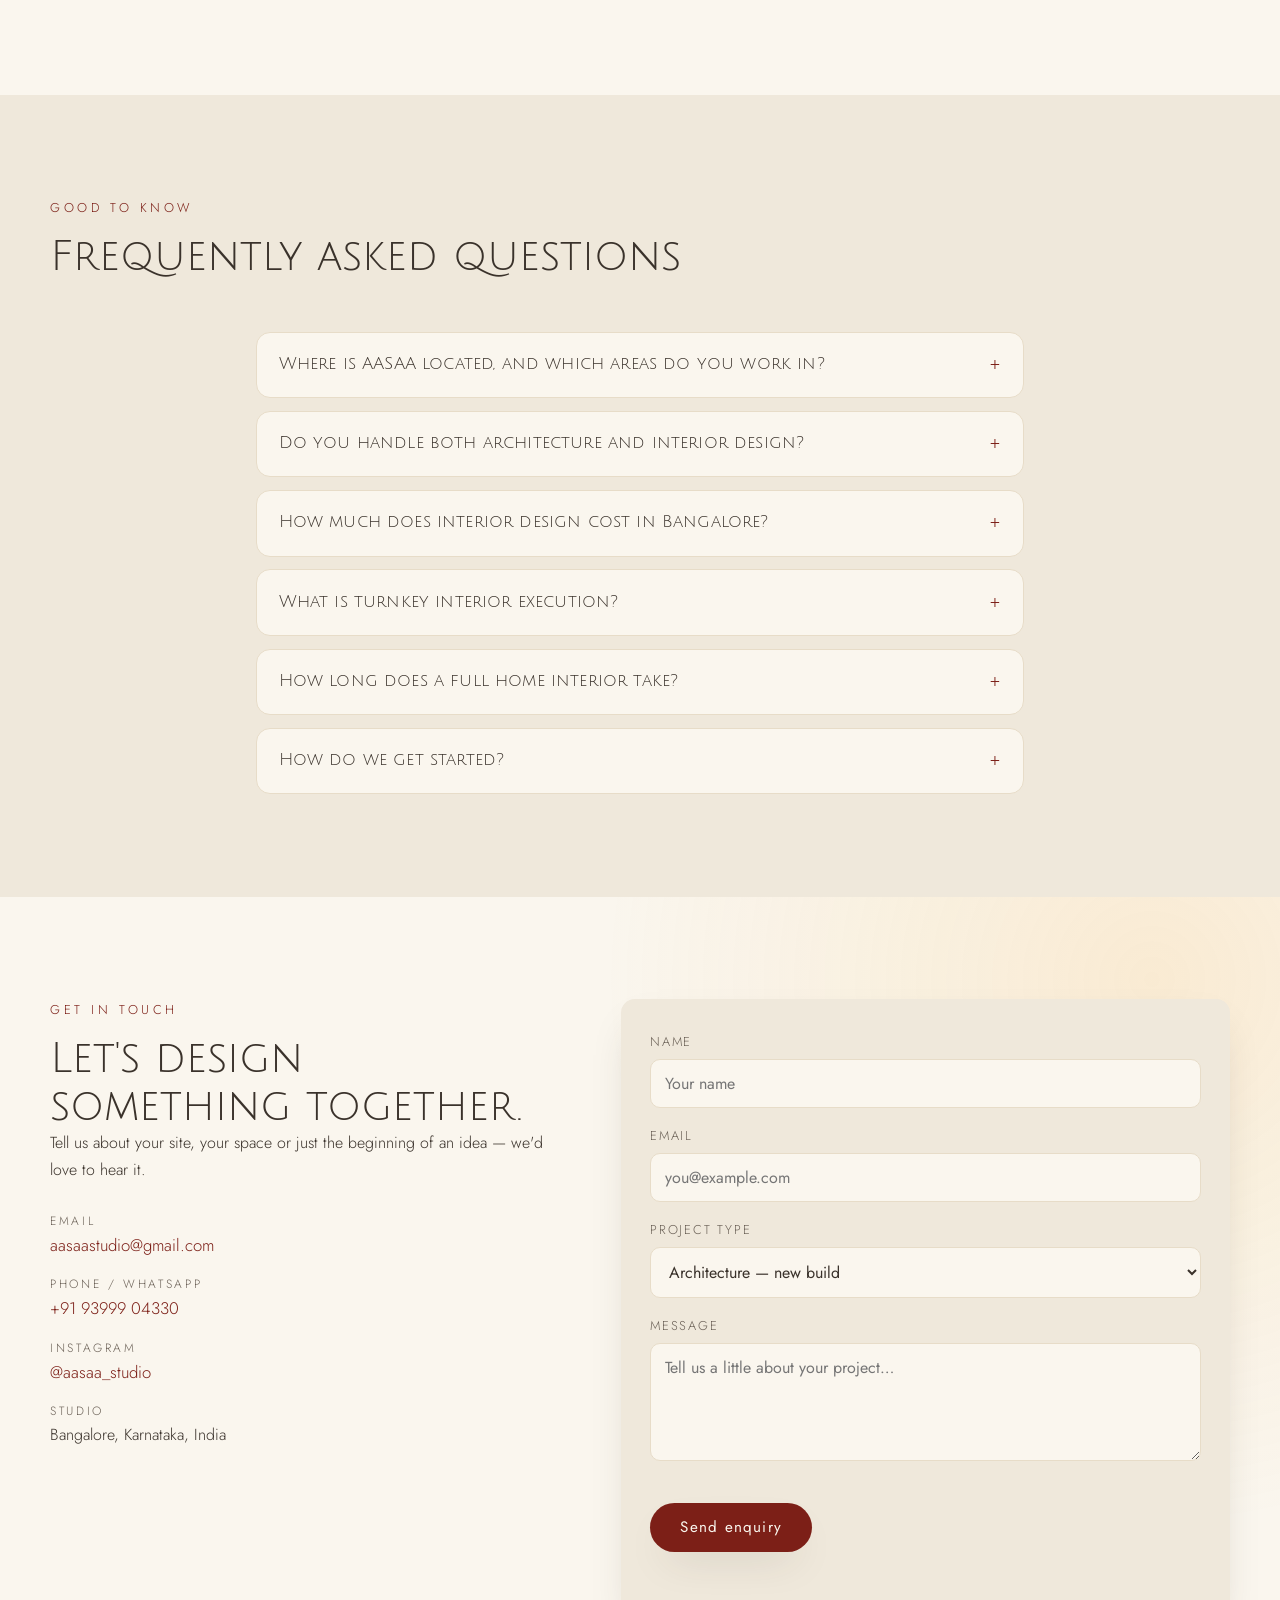
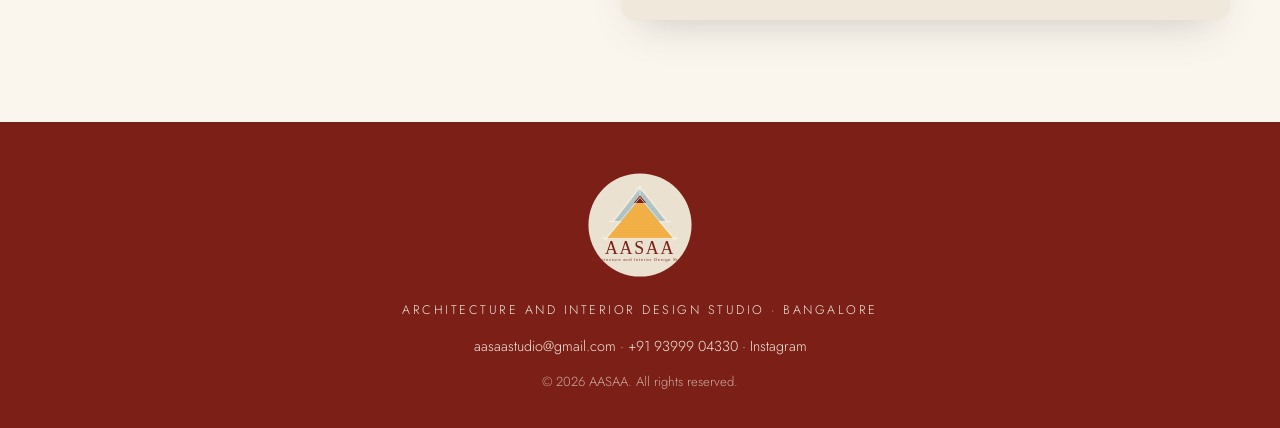
==== commit 195ffc85: "Add founder profile to the About section Introduce Roshni Kurele, founder and principal designer, wi" ====
--- a/index.html
+++ b/index.html
@@ -48,6 +48,15 @@
     },
     "areaServed": { "@type": "City", "name": "Bengaluru" },
     "knowsAbout": ["Architecture", "Interior Design", "Turnkey Interiors", "Home Renovation", "Residential Architecture"],
+    "founder": {
+      "@type": "Person",
+      "name": "Roshni Kurele",
+      "jobTitle": "Founder, Architect & Interior Designer",
+      "alumniOf": [
+        { "@type": "CollegeOrUniversity", "name": "NIT Bhopal" },
+        { "@type": "CollegeOrUniversity", "name": "CEPT University" }
+      ]
+    },
     "sameAs": ["https://www.instagram.com/aasaa_studio"]
   }
   </script>
@@ -139,7 +148,8 @@
 
   <!-- ======= About ======= -->
   <section class="section about" id="about">
-    <div class="section-inner about-grid">
+    <div class="section-inner">
+      <div class="about-grid">
       <div class="reveal">
         <p class="eyebrow">About the studio</p>
         <h2>Two roofs, one idea — design that shelters life.</h2>
@@ -165,6 +175,38 @@
         <img src="assets/images/saanjh/arch-to-bedroom.jpg" loading="lazy"
              alt="Arched doorway opening into a bedroom with a terracotta wall" width="1200" height="1744">
       </figure>
+      </div>
+
+      <div class="founder reveal">
+        <figure class="founder-photo">
+          <img src="assets/images/roshni-kurele.jpg" loading="lazy"
+               alt="Roshni Kurele, founder and principal designer of AASAA" width="1000" height="1501">
+        </figure>
+        <div class="founder-bio">
+          <p class="eyebrow">The founder</p>
+          <h3>Roshni Kurele</h3>
+          <p class="founder-role">Founder · Architect &amp; Interior Designer</p>
+          <p>
+            AASAA is led by Roshni Kurele, an architect and interior designer who
+            started the studio to design spaces that are personal, crafted and
+            rooted in how people actually live. She trained as an architect at
+            NIT Bhopal — graduating as a gold medalist — and went on to a Master's
+            in Interior Design at CEPT University, where her thesis won the Best
+            Thesis award.
+          </p>
+          <p>
+            Before founding AASAA, she spent over three years at L&amp;T as an
+            architect and interior designer, working on projects at scale —
+            experience she now brings to homes and spaces designed one client
+            at a time.
+          </p>
+          <ul class="founder-creds">
+            <li><strong>NIT Bhopal</strong><span>B.Arch · Gold Medalist</span></li>
+            <li><strong>CEPT University</strong><span>M.Des, Interior Design · Best Thesis Award</span></li>
+            <li><strong>3+ years at L&amp;T</strong><span>Architect &amp; Interior Designer</span></li>
+          </ul>
+        </div>
+      </div>
     </div>
   </section>
 
--- a/css/style.css
+++ b/css/style.css
@@ -183,6 +183,29 @@
 .about-photo img { width: 100%; height: 100%; object-fit: cover; }
 .about p + p { margin-top: 1rem; }
 
+/* Founder */
+.founder {
+  margin-top: clamp(2.5rem, 5vw, 4rem);
+  display: grid;
+  grid-template-columns: 0.85fr 1.15fr;
+  background: var(--paper);
+  border: 1px solid var(--cream-deep);
+  border-radius: var(--radius);
+  overflow: hidden;
+}
+.founder-photo { margin: 0; }
+.founder-photo img { width: 100%; height: 100%; object-fit: cover; object-position: center 25%; display: block; }
+.founder-bio { padding: clamp(1.6rem, 3.5vw, 2.8rem); }
+.founder-bio h3 { font-size: clamp(1.6rem, 3vw, 2.1rem); color: var(--ink); margin-bottom: 0.15rem; }
+.founder-role { color: var(--maroon); letter-spacing: 0.04em; font-size: 0.95rem; margin-bottom: 1.2rem; }
+.founder-bio p + p { margin-top: 0.9rem; }
+.founder-creds { list-style: none; margin-top: 1.5rem; display: grid; gap: 0.8rem; }
+.founder-creds li { display: flex; flex-direction: column; padding-left: 0.95rem; border-left: 2px solid var(--yellow); }
+.founder-creds li:nth-child(2) { border-left-color: var(--blue); }
+.founder-creds li:nth-child(3) { border-left-color: var(--maroon); }
+.founder-creds strong { font-weight: 500; letter-spacing: 0.02em; }
+.founder-creds span { font-size: 0.88rem; color: var(--ink-soft); }
+
 .about-stats {
   list-style: none;
   margin-top: 2.2rem;
@@ -390,6 +413,8 @@
   .hero-photo { min-height: 72vh; }
   .split, .about-grid { grid-template-columns: 1fr; }
   .about-photo { order: -1; max-height: 340px; }
+  .founder { grid-template-columns: 1fr; }
+  .founder-photo { max-height: 460px; }
   .about-stats { grid-template-columns: 1fr; }
 
   .nav-toggle { display: flex; }
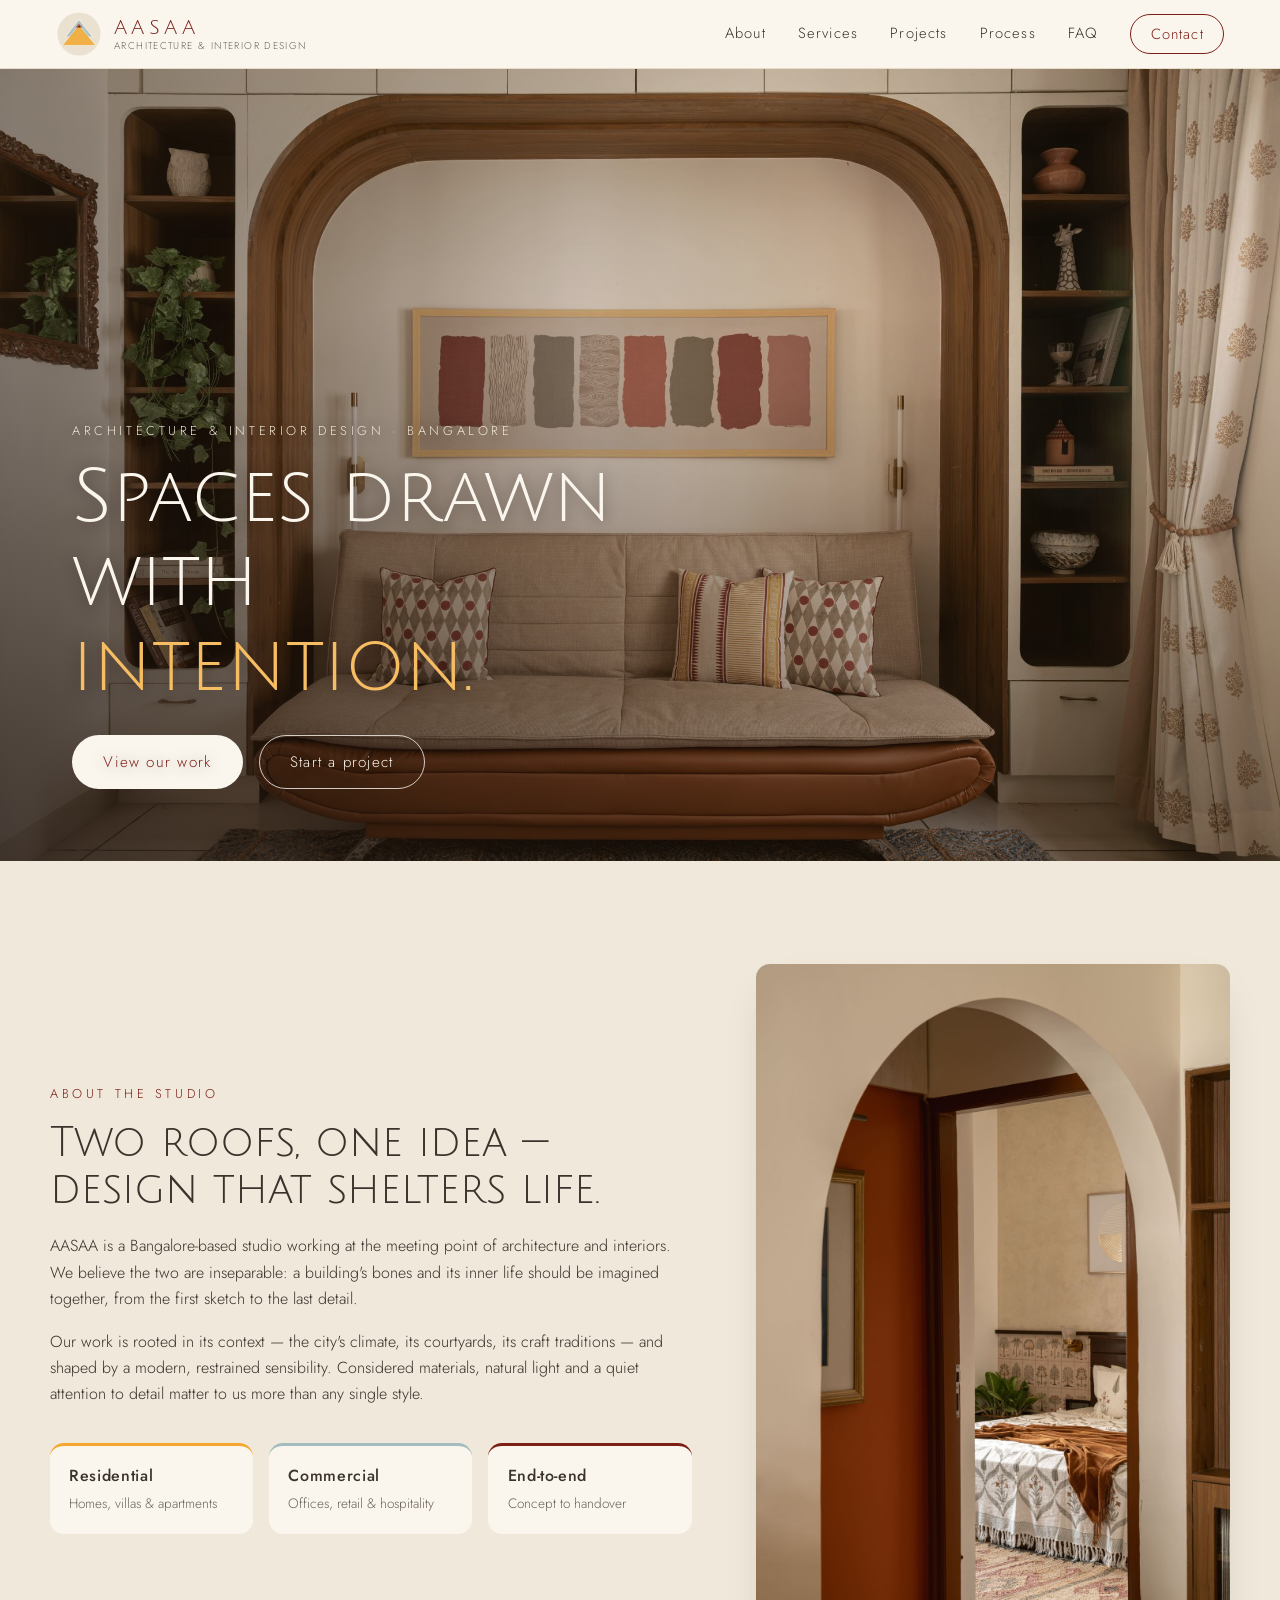
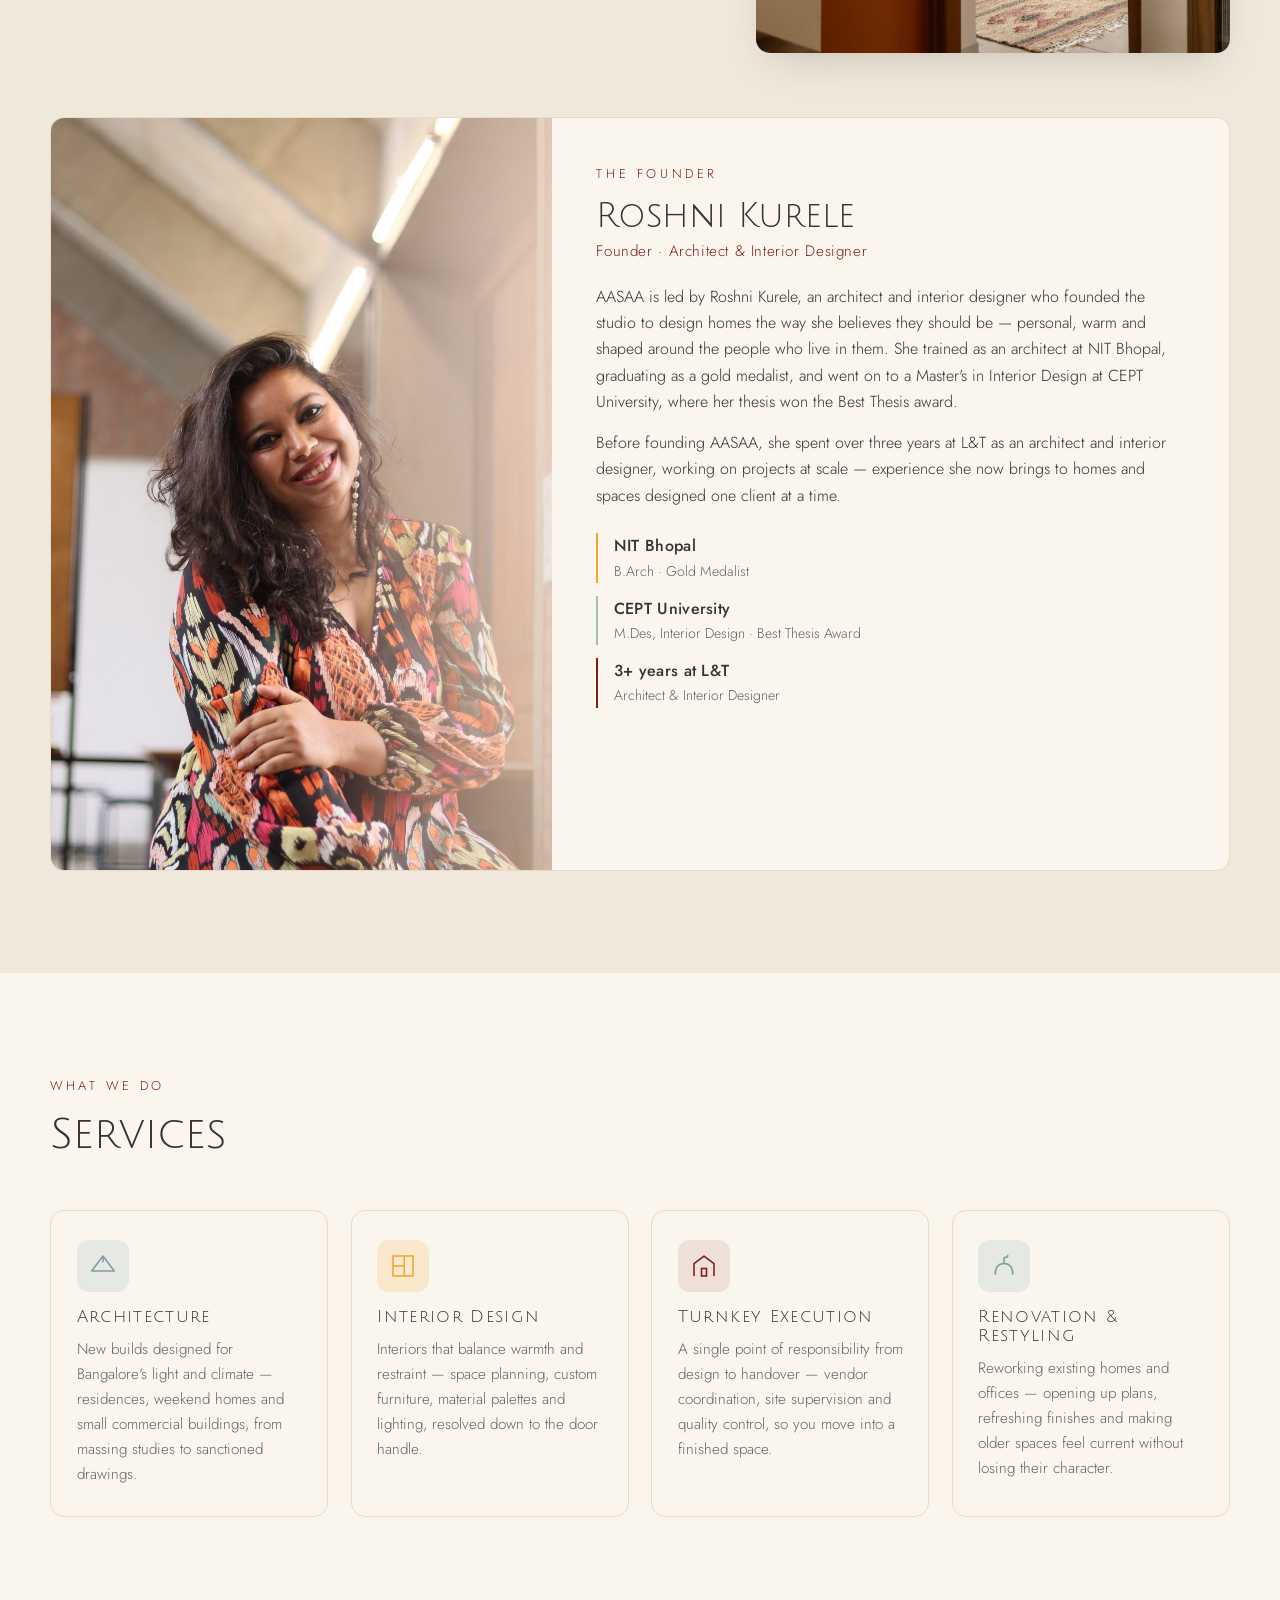
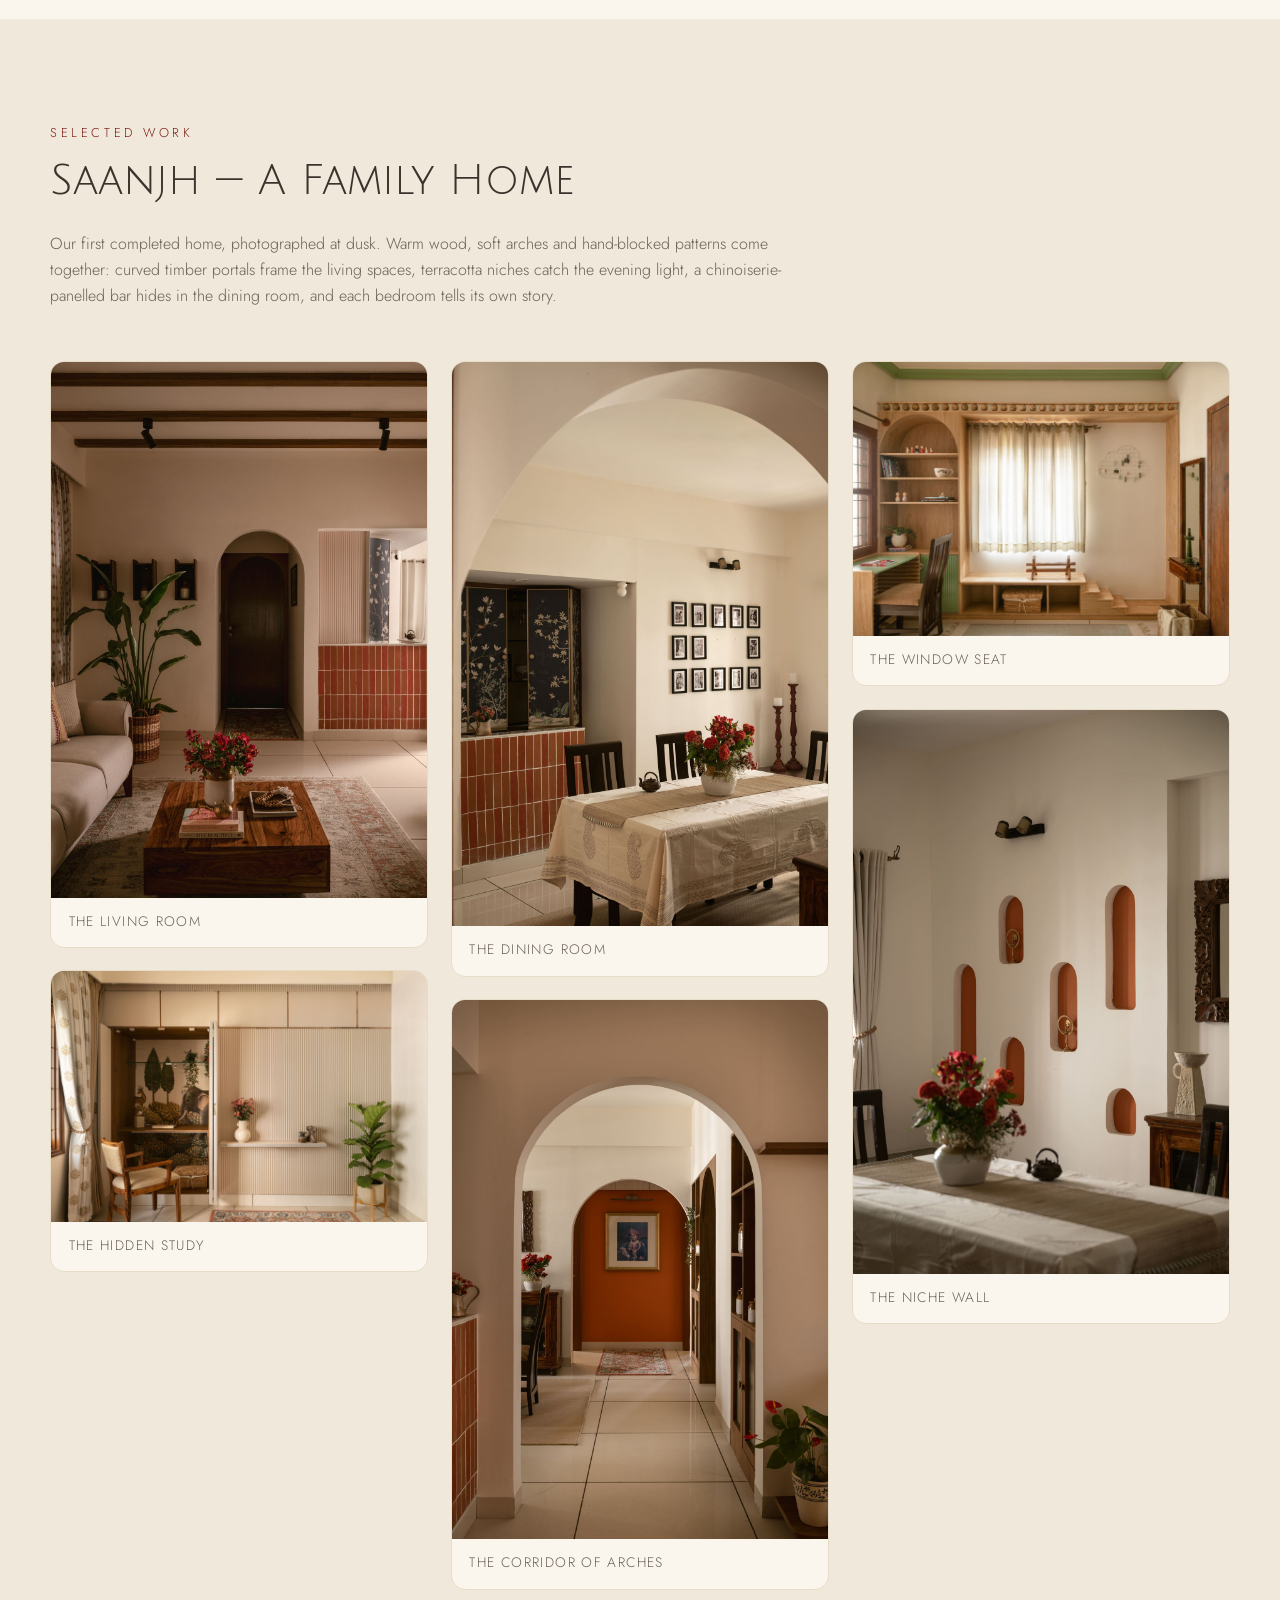
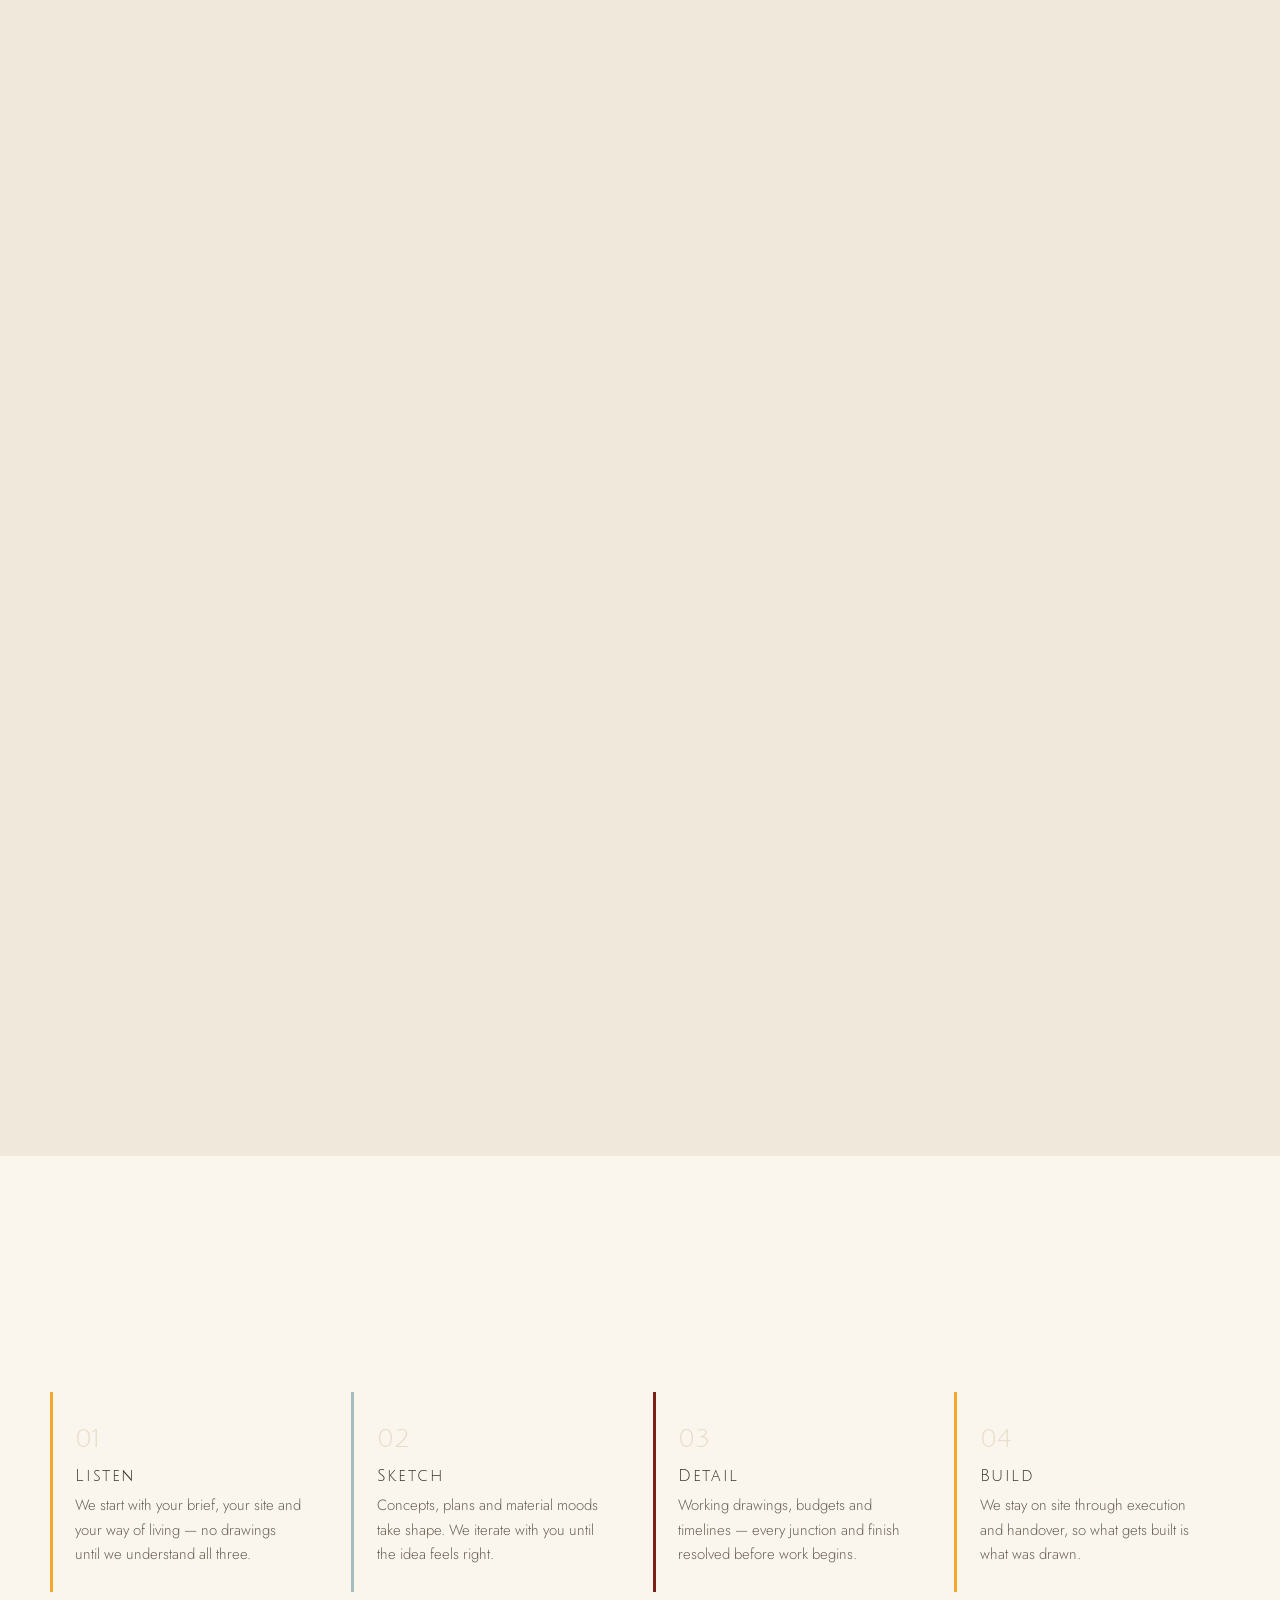
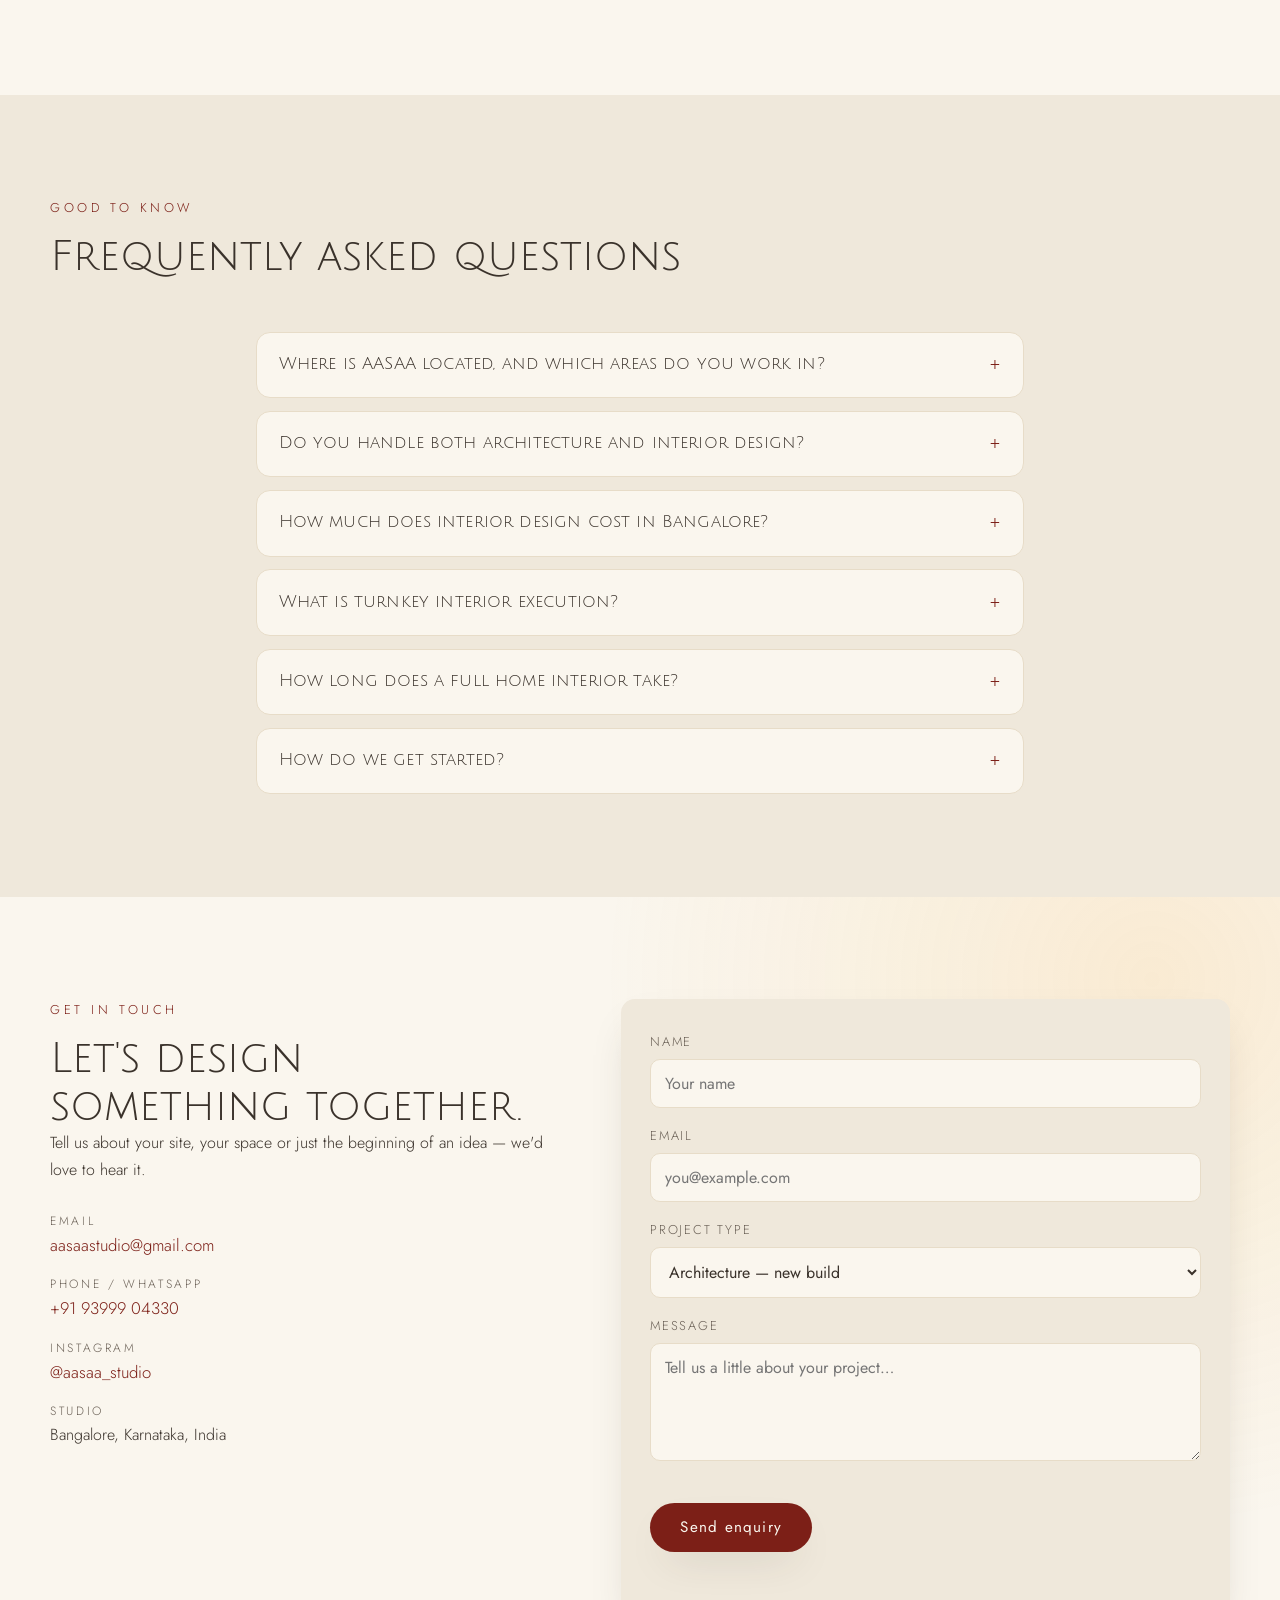
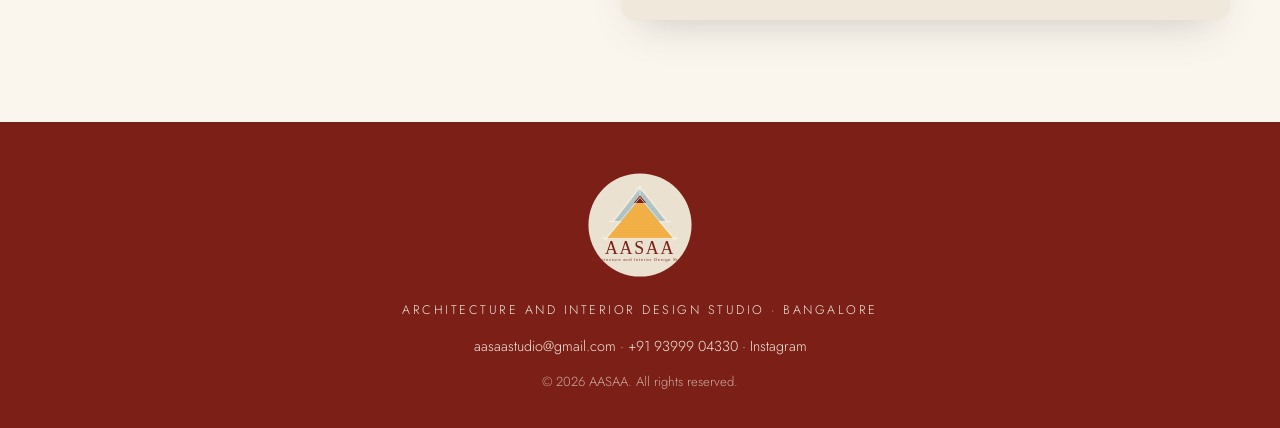
==== commit f49a1609: "Tighten About + founder copy to remove overlap The studio intro and founder bio both carried the "pe" ====
--- a/index.html
+++ b/index.html
@@ -160,10 +160,10 @@
           from the first sketch to the last detail.
         </p>
         <p>
-          Our work draws from the city around us — its climate, its courtyards,
-          its craft traditions — and pairs it with a modern, restrained
-          sensibility. Every project begins with listening, and ends with a
-          space that feels unmistakably yours.
+          Our work is rooted in its context — the city's climate, its courtyards,
+          its craft traditions — and shaped by a modern, restrained sensibility.
+          Considered materials, natural light and a quiet attention to detail
+          matter to us more than any single style.
         </p>
         <ul class="about-stats">
           <li><strong>Residential</strong><span>Homes, villas &amp; apartments</span></li>
@@ -188,11 +188,11 @@
           <p class="founder-role">Founder · Architect &amp; Interior Designer</p>
           <p>
             AASAA is led by Roshni Kurele, an architect and interior designer who
-            started the studio to design spaces that are personal, crafted and
-            rooted in how people actually live. She trained as an architect at
-            NIT Bhopal — graduating as a gold medalist — and went on to a Master's
-            in Interior Design at CEPT University, where her thesis won the Best
-            Thesis award.
+            founded the studio to design homes the way she believes they should
+            be — personal, warm and shaped around the people who live in them. She
+            trained as an architect at NIT Bhopal, graduating as a gold medalist,
+            and went on to a Master's in Interior Design at CEPT University, where
+            her thesis won the Best Thesis award.
           </p>
           <p>
             Before founding AASAA, she spent over three years at L&amp;T as an
